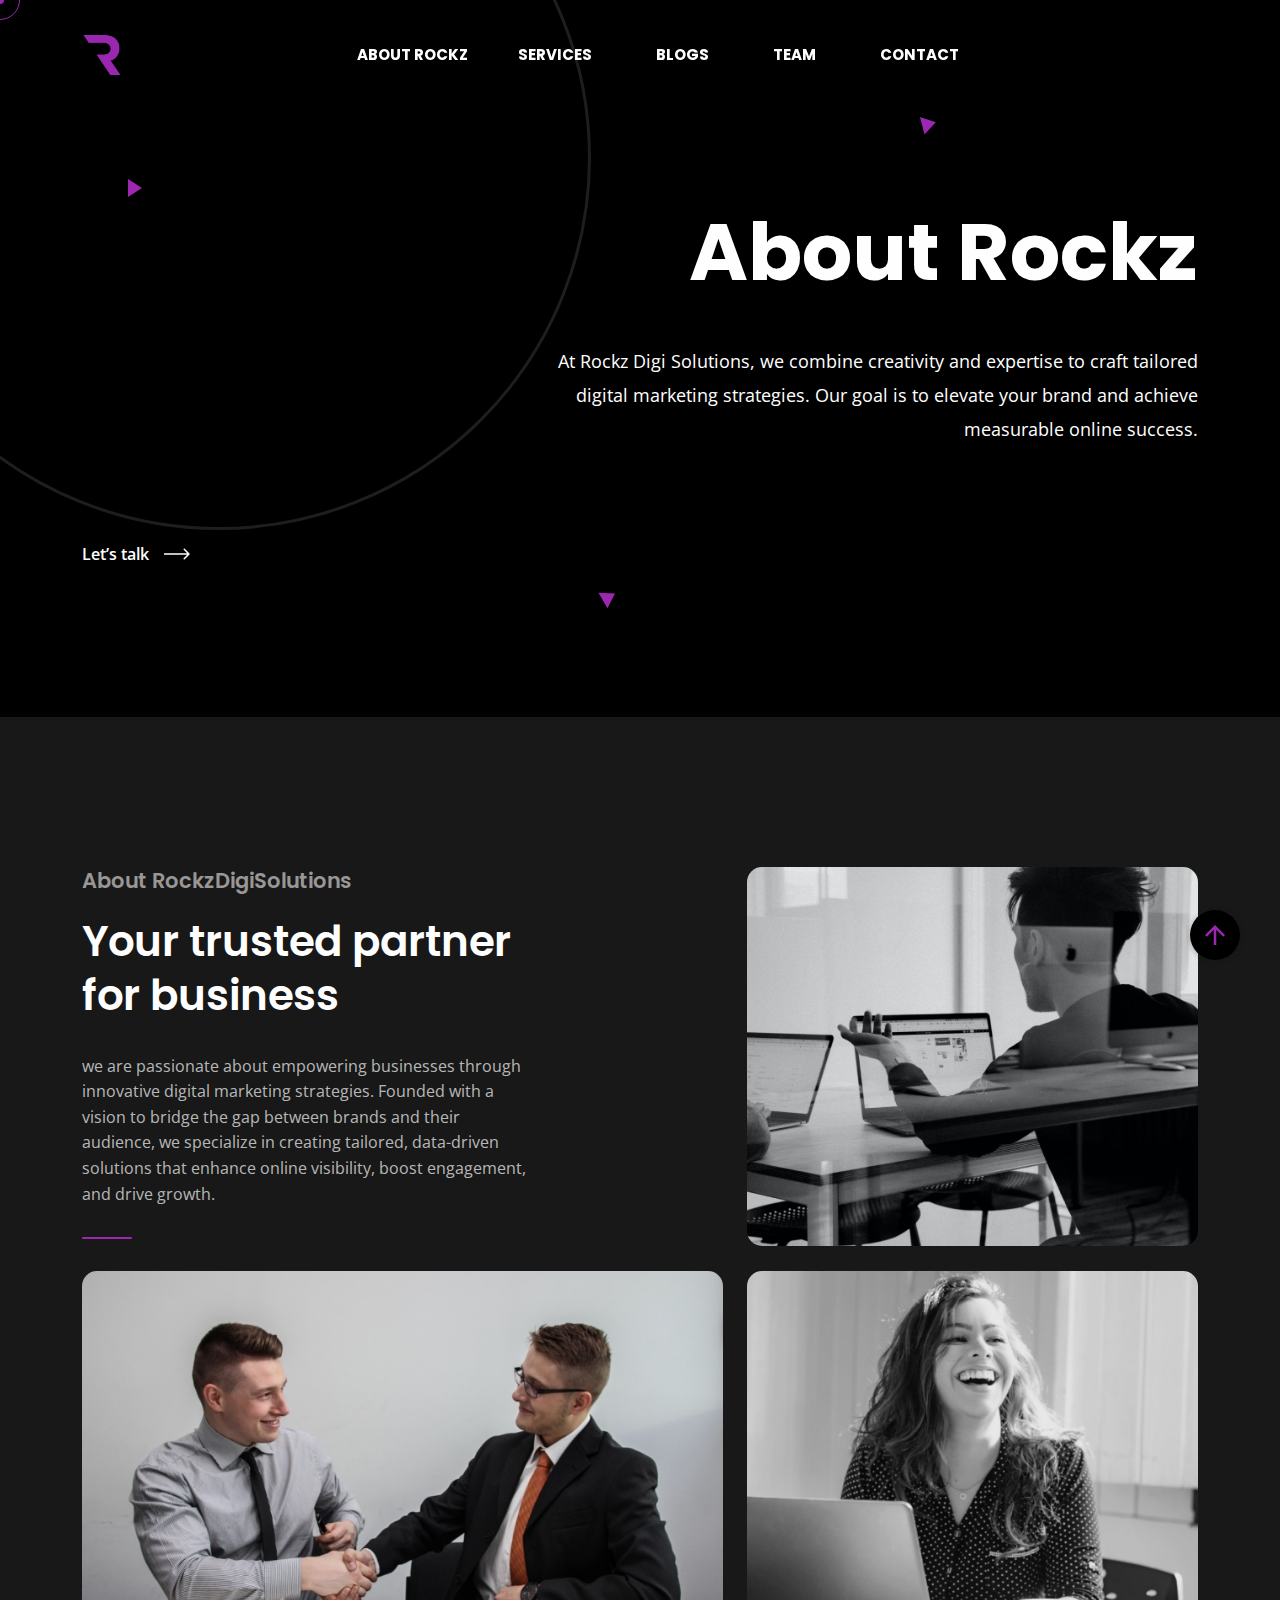
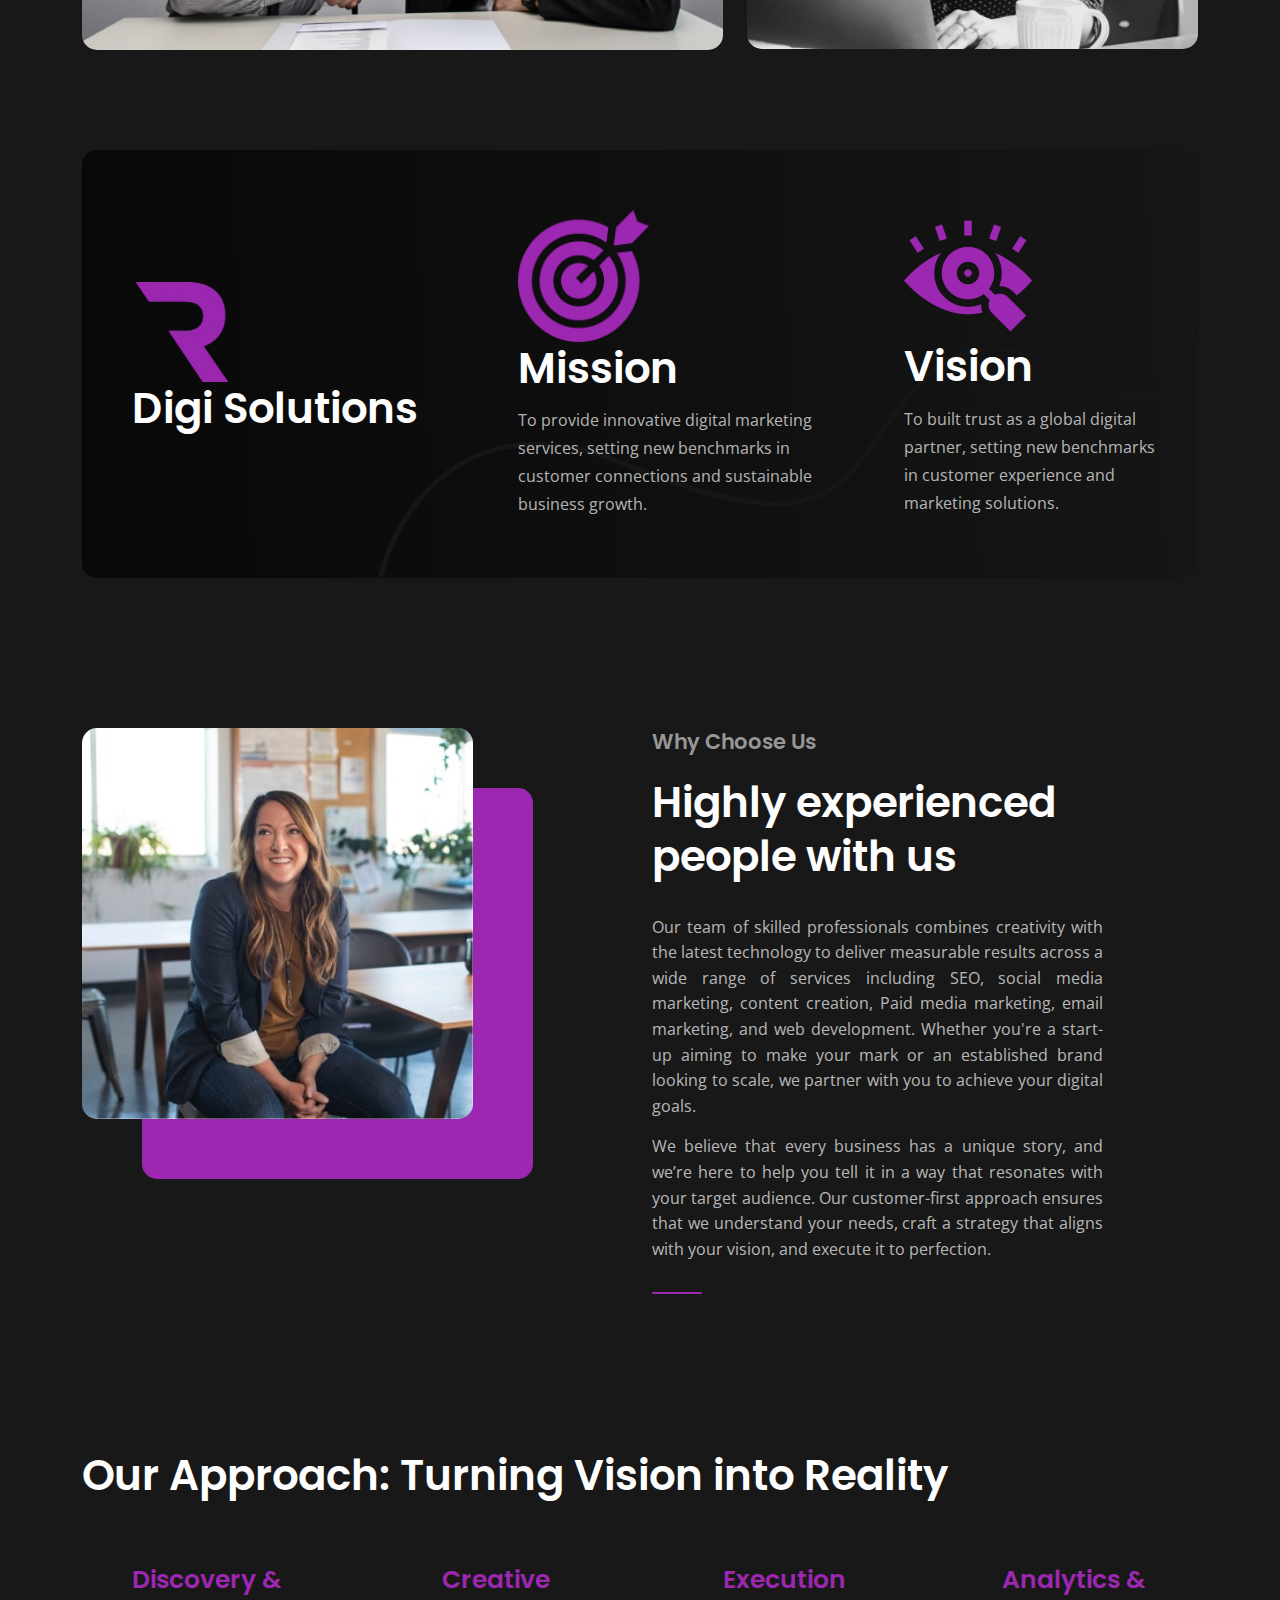
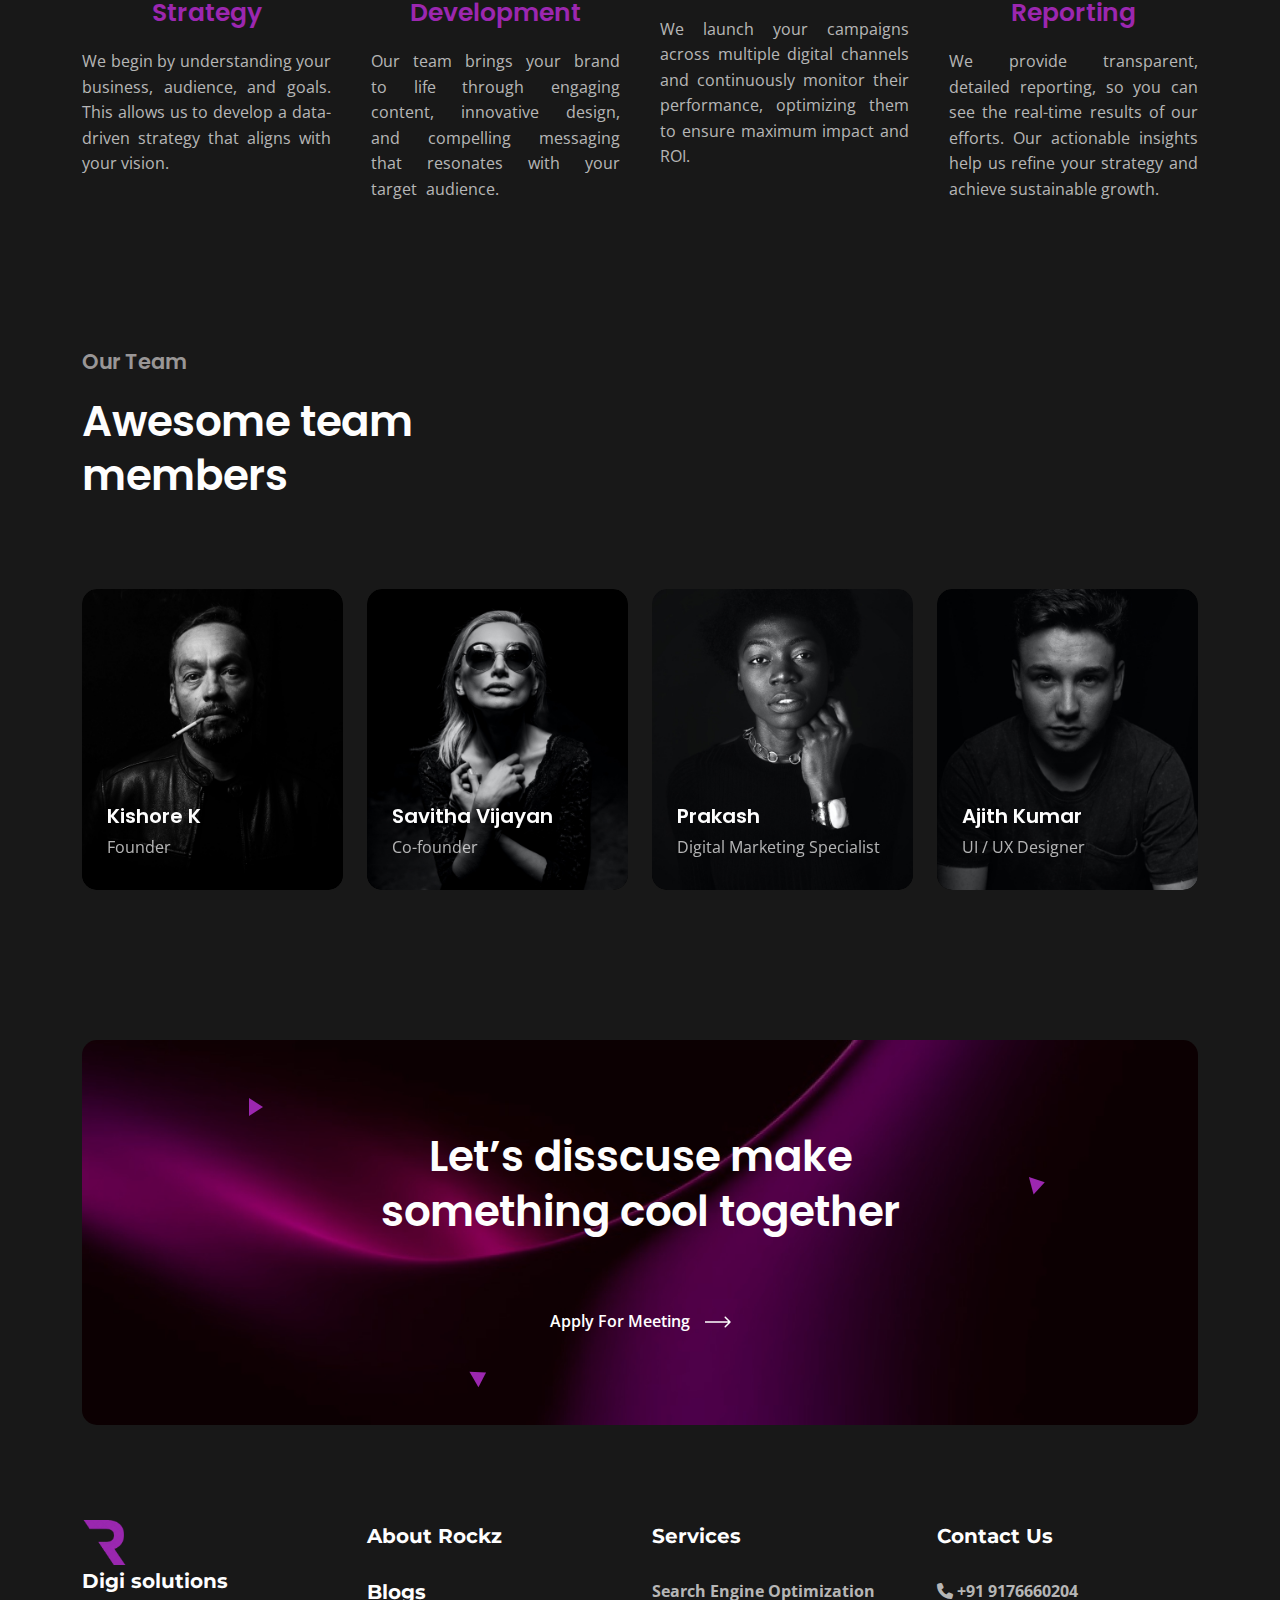
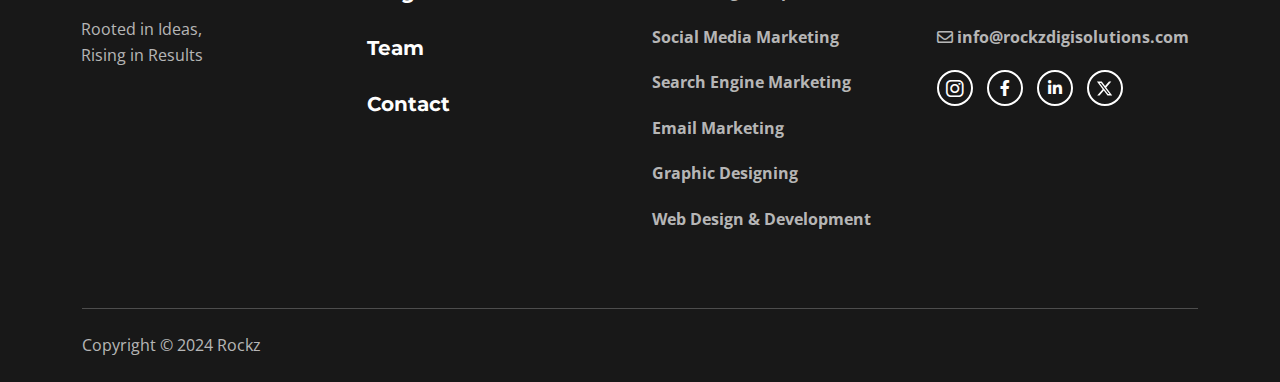
==== about.html @ 474140d9 "Update about.html" ====
<!DOCTYPE html>
<html class="no-js" lang="en">
  <head>
    <!-- Meta Tags -->
    <meta charset="utf-8">
    <meta http-equiv="x-ua-compatible" content="ie=edge">
    <meta name="viewport" content="width=device-width, initial-scale=1">
    <meta name="author" content="Laralink">
    <!-- Favicon Icon -->
    <link rel="icon" type="image/x-icon" href="assets/icons/rockz-logo.png">
    <link rel="preconnect" href="https://fonts.googleapis.com">
  <link rel="preconnect" href="https://fonts.gstatic.com" crossorigin>
  <link href="https://fonts.googleapis.com/css2?family=Cherry+Cream+Soda&family=Eagle+Lake&family=Klee+One&family=Lexend+Exa:wght@100..900&family=Lumanosimo&family=Merienda:wght@300..900&family=Montserrat:ital,wght@0,100..900;1,100..900&display=swap" rel="stylesheet">
    <!-- Site Title -->
    <title>About - Rockz Digi Solutions</title>
    <link rel="stylesheet" href="assets/css/plugins/bootstrap.min.css">
    <link rel="stylesheet" href="assets/css/plugins/fontawesome.min.css">
    <link rel="stylesheet" href="assets/css/plugins/slick.css">
    <link rel="stylesheet" href="assets/css/plugins/lightgallery.min.css">
    <link rel="stylesheet" href="assets/css/plugins/animate.css">
    <link rel="stylesheet" href="assets/css/style.css">
  </head>
  <body>
    <div class="cs-preloader cs-center">
      <div class="cs-preloader_in"></div>
    </div>
    <!-- Start Header Section -->
  <header class="cs-site_header cs-style1 cs-sticky_header">
    <div class="cs-main_header">
      <div class="container">
        <div class="cs-main_header_in">
          <div class="cs-main_header_left">
            <a class="cs-site_branding" href="index.html">
              <img class="logo" style="width: 40px;" src="assets/icons/rockz-logo.png" alt="Logo">
            </a>
            <div class="rockz">ockz</div>
          </div>
          <div class="cs-main_header_center text-uppercase">
            <div class="cs-nav cs-primary_font cs-medium">
              <ul class="cs-nav_list">
                <li class="menu-item-has-children cs-mega_menu">
                <li><a href="about.html">About Rockz</a></li>
                <li class="menu-item-has-children"><a>Services</a>
                  <ul>
                    <li><a href="search-engine-optimization.html">Search Engine Optimization</a></li>
                    <li><a href="social-media-marketing.html">Social Media Marketing</a></li>
                    <li><a href="search-engine-marketing.html">Search Engine Marketing</a></li>
                    <li><a href="email-marketing.html">Email Marketing</a></li>
                    <li><a href="graphic-designing.html">Graphic Designing</a></li>
                    <li><a href="web-design-&-developement.html">Website Design & Development</a></li>
                  </ul>
                <li class="menu-item-has-children"><a href="blog.html">Blogs</a>
                </li>
                <li class="menu-item-has-children"><a href="team.html">Team</a>
                </li>
                 <li class="menu-item-has-children"><a href="contact.html">Contact</a>
                </li>
              </ul>
            </div>
          </div>
        </div>
      </div>
    </div>
  </header>
  <!-- End Header Section -->
    <!-- Start Hero -->
<!--     <div class="cs-page_heading cs-style1 cs-center text-center cs-bg" data-src="assets/img/about_hero_bg.jpeg">
      <div class="container">
        <div class="cs-page_heading_in">
          <h1 class="cs-page_title cs-font_50 cs-white_color">About Us</h1>
        </div>
      </div>
    </div> -->
    <!-- End Hero -->

    <!-- Start Hero -->
  <div class="cs-hero cs-style3 cs-bg cs-fixed_bg cs-shape_wrap_1" id="home">
    <div class="cs-shape_1"></div>
    <div class="cs-shape_1"></div>
    <div class="cs-shape_1"></div>
    <div class="cs-circle_1"></div>
<!--     <div class="cs-circle_2"></div> -->
    <div class="container">
      <div class="cs-hero_text">
        <h1 class="cs-hero_title text-end wow fadeInRight" data-wow-duration="0.8s" data-wow-delay="0.2s">
          About Rockz
        </h1>
        <div class="cs-hero_subtitle text-end">At Rockz Digi Solutions, we combine creativity and expertise to craft tailored digital marketing strategies. Our goal is to elevate your brand and achieve measurable online success.</div>
        <a href="contact.html" class="cs-text_btn">
          <span>Let’s talk</span>
          <svg width="26" height="12" viewBox="0 0 26 12" fill="none" xmlns="http://www.w3.org/2000/svg">
            <path d="M25.5303 6.53033C25.8232 6.23744 25.8232 5.76256 25.5303 5.46967L20.7574 0.696699C20.4645 0.403806 19.9896 0.403806 19.6967 0.696699C19.4038 0.989593 19.4038 1.46447 19.6967 1.75736L23.9393 6L19.6967 10.2426C19.4038 10.5355 19.4038 11.0104 19.6967 11.3033C19.9896 11.5962 20.4645 11.5962 20.7574 11.3033L25.5303 6.53033ZM0 6.75H25V5.25H0V6.75Z" fill="currentColor"/>
          </svg>                
        </a>
      </div>
    </div>
    </div>
    <div class="cs-hero_social_wrap cs-left_side cs-primary_font cs-primary_color">
    </div>
  </div>
    <!-- End Hero -->
    
    <div class="cs-height_150 cs-height_lg_80"></div>
    <section>
      <div class="container">
        <div class="row">
          <div class="col-xl-5 col-lg-7">
            <div class="cs-section_heading cs-style1">
              <h3 class="cs-section_subtitle" style="font-size: 21px;">About RockzDigiSolutions</h3>
              <h2 class="cs-section_title">Your trusted partner <br>for business </h2>
              <div class="cs-height_30 cs-height_lg_20"></div>
              <p class="cs-m0">we are passionate about empowering businesses through innovative digital marketing strategies. Founded with a vision to bridge the gap between brands and their audience, we specialize in creating tailored, data-driven solutions that enhance online visibility, boost engagement, and drive growth.</p>
              <div class="cs-height_30 cs-height_lg_30"></div>
              <div class="cs-separator cs-accent_bg"></div>
              <div class="cs-height_25 cs-height_lg_40"></div>
            </div>
          </div>
          <div class="col-lg-5 offset-xl-2">
            <img src="assets/img/about_img_1.jpeg" alt="Thumb" class="w-100 cs-radius_15">
            <div class="cs-height_25 cs-height_lg_25"></div>
          </div>
          <div class="col-lg-7">
            <img src="assets/img/about_img_2.jpeg" alt="Thumb" class="w-100 cs-radius_15">
            <div class="cs-height_25 cs-height_lg_25"></div>
          </div>
          <div class="col-lg-5">
            <img src="assets/img/about_img_3.jpeg" alt="Thumb" class="w-100 cs-radius_15">
            <div class="cs-height_25 cs-height_lg_25"></div>
          </div>
        </div>
      </div>
    </section>
    <div class="cs-height_75 cs-height_lg_55"></div>
    <!-- Start FunFact -->
    <section>
      <div class="container">
        <div class="cs-funfact_wrap">
          <div class="cs-funfact_shape" data-src="assets/img/funfact_shape_bg.svg"></div>
          <div class="cs-funfact_left">
            <div class="cs-funfact_heading">
              <img class="new-logo" style="width: 100px;" src="assets/icons/rockz-logo.png" alt="Mission">
                <div class="new-rockz" style="font-size: 32px; margin-left: 90px;
                margin-top: -35px;">ockz</div>
              <!-- <span style="font-size: 50px;">ockz</span> -->
              <h2>Digi Solutions</h2>
            </div>
          </div>
          <div class="cs-funfact_left">
            <div class="cs-funfact_heading">
              <img class="mimg" style="width: 34%;" src="assets/icons/target.png" alt="Mission">
              <h2>Mission</h2>
              <p>To provide innovative digital marketing <br>services, setting new benchmarks in <br>customer connections and sustainable <br>business growth.</p>
            </div>
          </div>
          <div class="cs-funfact_left">
            <div class="cs-funfact_heading">
              <img class="mimg" src="assets/icons/vision.png" alt="Mission">
              <h2>Vision</h2>
              <p style="text-align: justify;">To built trust as a global digital <br>partner, setting new benchmarks <br>in customer experience and <br>marketing solutions.</p>
            </div>
          </div>
          </div>
        </div>
      </div>
    </section>
    <!-- End FunFact -->
    <div class="cs-height_150 cs-height_lg_80"></div>
    <!-- Start Why Choose -->
    <section>
      <div class="container">
        <div class="row">
          <div class="col-xl-5 col-lg-6">
            <div class="cs-image_layer cs-style1">
              <div class="cs-image_layer_in">
                <img src="assets/img/about_img_4.jpeg" alt="Image" class="w-100 cs-radius_15">
              </div>
            </div>
            <div class="cs-height_0 cs-height_lg_40"></div>
          </div>
          <div class="col-xl-5 offset-xl-1 col-lg-6">
            <div class="cs-section_heading cs-style1">
              <h3 class="cs-section_subtitle" style="font-size: 21px;">Why Choose Us</h3>
              <h2 class="cs-section_title">Highly experienced people with us</h2>
              <div class="cs-height_30 cs-height_lg_20"></div>
              <p class="cs-m0" style="text-align:justify;">Our team of skilled professionals combines creativity with the latest technology to deliver measurable results across a wide range of services including SEO, social media marketing, content creation, Paid media marketing, email marketing, and web development. Whether you're a start-up aiming to make your mark or an established brand looking to scale, we partner with you to achieve your digital goals.</p>
              <div class="cs-height_15 cs-height_lg_15"></div>
              <p class="cs-m0" style="text-align:justify;">We believe that every business has a unique story, and we’re here to help you tell it in a way that resonates with your target audience. Our customer-first approach ensures that we understand your needs, craft a strategy that aligns with your vision, and execute it to perfection.</p>
              <div class="cs-height_30 cs-height_lg_30"></div>
              <div class="cs-separator cs-accent_bg"></div>
              <div class="cs-height_25 cs-height_lg_0"></div>
            </div>
          </div>
        </div>
      </div>
    </section>
    <!-- End Why Choose -->
    <div class="cs-height_130 cs-height_lg_80"></div>
    <!-- Start Team Section -->
    <section>
      <div class="container">
  
        <h2 class="choose">Our Approach: Turning Vision into Reality</h2>
  
        <div class="row" style="--bs-gutter-x: 2.5rem;">
          <div class="cs-height_40 cs-height_lg_50"></div>
      <div class="col-lg-3 col-md-4" >
        <div class="">
          <h3 style="color:#9c27b0; font-size: 25px;text-align: center;">Discovery & Strategy</h3>
          <p style="text-align: justify;">We begin by understanding your business, audience, and goals. This allows us to develop a data-driven strategy that aligns with your vision.</p>
        </div>
      </div>
  
      <div class="col-lg-3 col-md-4">
        <div class="">
          <h3 style="color:#9c27b0; font-size: 25px;text-align: center;">Creative Development</h3>
          <p style="text-align: justify;word-spacing: 5px;">Our team brings your brand to life through engaging content, innovative design, and compelling messaging that resonates with your target audience.</p>
        </div>
      </div>
  
      <div class="col-lg-3 col-md-4"> 
        <div class="">
          <h3 style="color:#9c27b0; font-size: 25px;text-align: center;">Execution</h3>
          <p style="text-align: justify;">We launch your campaigns across multiple digital channels and continuously monitor their performance, optimizing them to ensure maximum impact and ROI.</p>
        </div>
      </div>
  
      <div class="col-lg-3 col-md-4">
        <div class="">
          <h3 style="color:#9c27b0; font-size: 25px;text-align: center;">Analytics & Reporting</h3>
          <p style="text-align: justify;">We provide transparent, detailed reporting, so you can see the real-time results of our efforts. Our actionable insights help us refine your strategy and achieve sustainable growth.</p>
        </div>
      </div>
  
    </div>
    </div>
    </section>

    <div class="cs-height_130 cs-height_lg_80"></div>


    <section>
      <div class="container">
        <div class="cs-slider cs-style2 cs-gap-24">
          <div class="cs-slider_heading cs-style1">
            <div class="cs-section_heading cs-style1">
              <h3 class="cs-section_subtitle" style="font-size: 21px;">Our Team</h3>
              <h2 class="cs-section_title">Awesome team <br>members </h2>
            </div>
            <div class="cs-slider_arrows cs-style1 cs-primary_color">
              <div class="cs-left_arrow cs-center">
                <svg width="26" height="13" viewBox="0 0 26 13" fill="none" xmlns="http://www.w3.org/2000/svg">
                  <path d="M0.469791 5.96967C0.176899 6.26256 0.176899 6.73744 0.469791 7.03033L5.24276 11.8033C5.53566 12.0962 6.01053 12.0962 6.30342 11.8033C6.59632 11.5104 6.59632 11.0355 6.30342 10.7426L2.06078 6.5L6.30342 2.25736C6.59632 1.96447 6.59632 1.48959 6.30342 1.1967C6.01053 0.903806 5.53566 0.903806 5.24276 1.1967L0.469791 5.96967ZM26.0001 5.75L1.00012 5.75V7.25L26.0001 7.25V5.75Z" fill="currentColor" />
                </svg>
              </div>
              <div class="cs-right_arrow cs-center">
                <svg width="26" height="13" viewBox="0 0 26 13" fill="none" xmlns="http://www.w3.org/2000/svg">
                  <path d="M25.5305 7.03033C25.8233 6.73744 25.8233 6.26256 25.5305 5.96967L20.7575 1.1967C20.4646 0.903806 19.9897 0.903806 19.6968 1.1967C19.4039 1.48959 19.4039 1.96447 19.6968 2.25736L23.9395 6.5L19.6968 10.7426C19.4039 11.0355 19.4039 11.5104 19.6968 11.8033C19.9897 12.0962 20.4646 12.0962 20.7575 11.8033L25.5305 7.03033ZM0.00012207 7.25H25.0001V5.75H0.00012207V7.25Z" fill="currentColor" />
                </svg>
              </div>
            </div>
          </div>
          <div class="cs-height_85 cs-height_lg_45"></div>
          <div class="cs-slider_container" data-autoplay="0" data-loop="1" data-speed="600" data-center="0" data-slides-per-view="responsive" data-xs-slides="1" data-sm-slides="2" data-md-slides="3" data-lg-slides="4" data-add-slides="4">
            <div class="cs-slider_wrapper">
              <div class="cs-slide">
                <div class="cs-team cs-style1">
                  <div class="cs-member_thumb">
                    <img src="assets/img/member_2.jpeg" alt="Member">
                    <div class="cs-member_overlay"></div>
                  </div>
                  <div class="cs-member_info">
                    <h2 class="cs-member_name">Kishore K</h2>
                    <div class="cs-member_designation">Founder</div>
                  </div>
                  <!-- <div class="cs-member_social cs-primary_color">
                    <a href="#">
                      <svg width="20" height="20" viewBox="0 0 20 20" fill="none" xmlns="http://www.w3.org/2000/svg">
                        <path d="M5.39756 18.333H1.9422V7.20581H5.39756V18.333ZM3.66802 5.68795C2.56311 5.68795 1.6669 4.77277 1.6669 3.66786C1.6669 3.13714 1.87773 2.62814 2.25301 2.25286C2.6283 1.87758 3.13729 1.66675 3.66802 1.66675C4.19875 1.66675 4.70774 1.87758 5.08302 2.25286C5.4583 2.62814 5.66913 3.13714 5.66913 3.66786C5.66913 4.77277 4.77256 5.68795 3.66802 5.68795ZM18.3298 18.333H14.8819V12.9164C14.8819 11.6255 14.8559 9.96995 13.0854 9.96995C11.2889 9.96995 11.0136 11.3725 11.0136 12.8234V18.333H7.56199V7.20581H10.876V8.72367H10.9243C11.3857 7.84941 12.5125 6.92679 14.1937 6.92679C17.6907 6.92679 18.3336 9.22962 18.3336 12.2207V18.333H18.3298Z" fill="currentColor" />
                      </svg>
                    </a>
                    <a href="#">
                      <svg width="18" height="14" viewBox="0 0 18 14" fill="none" xmlns="http://www.w3.org/2000/svg">
                        <path d="M15.6204 3.60521C15.631 3.75325 15.631 3.90133 15.631 4.04938C15.631 8.56502 12.194 13.7681 5.91227 13.7681C3.97697 13.7681 2.17918 13.2076 0.666901 12.2347C0.941869 12.2664 1.20623 12.277 1.49177 12.277C3.08862 12.277 4.55861 11.7377 5.73248 10.8176C4.23078 10.7859 2.97231 9.80236 2.53872 8.44871C2.75024 8.48042 2.96173 8.50158 3.18384 8.50158C3.49051 8.50158 3.79722 8.45926 4.08273 8.38527C2.51759 8.06798 1.34369 6.69321 1.34369 5.03288V4.99059C1.79842 5.2444 2.32723 5.40303 2.88768 5.42416C1.96762 4.81078 1.36485 3.76383 1.36485 2.57939C1.36485 1.94488 1.53403 1.36324 1.83015 0.855618C3.51164 2.92838 6.03915 4.282 8.87331 4.43008C8.82045 4.17627 8.78871 3.91191 8.78871 3.64752C8.78871 1.76509 10.3116 0.231689 12.2045 0.231689C13.188 0.231689 14.0764 0.644126 14.7003 1.31037C15.4723 1.16232 16.2126 0.876777 16.8683 0.485499C16.6144 1.27867 16.0751 1.94491 15.3666 2.3679C16.054 2.2939 16.7202 2.10351 17.3336 1.83915C16.8683 2.51594 16.2867 3.11871 15.6204 3.60521V3.60521Z" fill="currentColor" />
                      </svg>
                    </a>
                    <a href="#">
                      <svg width="18" height="12" viewBox="0 0 18 12" fill="none" xmlns="http://www.w3.org/2000/svg">
                        <path d="M16.9853 1.97421C16.7936 1.25247 16.2289 0.684051 15.5118 0.491149C14.212 0.140625 9.00023 0.140625 9.00023 0.140625C9.00023 0.140625 3.78845 0.140625 2.48868 0.491149C1.7716 0.684081 1.20685 1.25247 1.01517 1.97421C0.666901 3.28241 0.666901 6.01183 0.666901 6.01183C0.666901 6.01183 0.666901 8.74126 1.01517 10.0495C1.20685 10.7712 1.7716 11.3159 2.48868 11.5088C3.78845 11.8594 9.00023 11.8594 9.00023 11.8594C9.00023 11.8594 14.212 11.8594 15.5118 11.5088C16.2289 11.3159 16.7936 10.7712 16.9853 10.0495C17.3336 8.74126 17.3336 6.01183 17.3336 6.01183C17.3336 6.01183 17.3336 3.28241 16.9853 1.97421ZM7.29568 8.48995V3.53372L11.6517 6.01189L7.29568 8.48995Z" fill="currentColor" />
                      </svg>
                    </a>
                    <a href="#">
                      <svg width="18" height="18" viewBox="0 0 18 18" fill="none" xmlns="http://www.w3.org/2000/svg">
                        <path d="M4.16839 11.1987C4.16839 12.1623 3.38119 12.9495 2.41764 12.9495C1.4541 12.9495 0.666901 12.1623 0.666901 11.1987C0.666901 10.2352 1.4541 9.448 2.41764 9.448H4.16839V11.1987ZM5.05083 11.1987C5.05083 10.2352 5.83803 9.448 6.80157 9.448C7.76511 9.448 8.55232 10.2352 8.55232 11.1987V15.5827C8.55232 16.5462 7.76511 17.3334 6.80157 17.3334C5.83803 17.3334 5.05083 16.5462 5.05083 15.5827V11.1987ZM6.80157 4.16824C5.83803 4.16824 5.05083 3.38103 5.05083 2.41749C5.05083 1.45395 5.83803 0.666748 6.80157 0.666748C7.76511 0.666748 8.55232 1.45395 8.55232 2.41749V4.16824H6.80157ZM6.80157 5.05068C7.76511 5.05068 8.55232 5.83788 8.55232 6.80142C8.55232 7.76496 7.76511 8.55217 6.80157 8.55217H2.41764C1.4541 8.55217 0.666901 7.76496 0.666901 6.80142C0.666901 5.83788 1.4541 5.05068 2.41764 5.05068H6.80157ZM13.8321 6.80142C13.8321 5.83788 14.6193 5.05068 15.5828 5.05068C16.5464 5.05068 17.3336 5.83788 17.3336 6.80142C17.3336 7.76496 16.5464 8.55217 15.5828 8.55217H13.8321V6.80142ZM12.9496 6.80142C12.9496 7.76496 12.1624 8.55217 11.1989 8.55217C10.2354 8.55217 9.44815 7.76496 9.44815 6.80142V2.41749C9.44815 1.45395 10.2354 0.666748 11.1989 0.666748C12.1624 0.666748 12.9496 1.45395 12.9496 2.41749V6.80142ZM11.1989 13.8319C12.1624 13.8319 12.9496 14.6191 12.9496 15.5827C12.9496 16.5462 12.1624 17.3334 11.1989 17.3334C10.2354 17.3334 9.44815 16.5462 9.44815 15.5827V13.8319H11.1989ZM11.1989 12.9495C10.2354 12.9495 9.44815 12.1623 9.44815 11.1987C9.44815 10.2352 10.2354 9.448 11.1989 9.448H15.5828C16.5464 9.448 17.3336 10.2352 17.3336 11.1987C17.3336 12.1623 16.5464 12.9495 15.5828 12.9495H11.1989Z" fill="currentColor" />
                      </svg>
                    </a>
                  </div> -->
                </div>
              </div>
              <!-- .cs-slide -->
              <div class="cs-slide">
                <div class="cs-team cs-style1">
                  <div class="cs-member_thumb">
                    <img src="assets/img/member_1.jpeg" alt="Member">
                    <div class="cs-member_overlay"></div>
                  </div>
                  <div class="cs-member_info">
                    <h2 class="cs-member_name">Savitha Vijayan</h2>
                    <div class="cs-member_designation">Co-founder</div>
                  </div>
                  <!-- <div class="cs-member_social cs-primary_color">
                    <a href="#">
                      <svg width="20" height="20" viewBox="0 0 20 20" fill="none" xmlns="http://www.w3.org/2000/svg">
                        <path d="M5.39756 18.333H1.9422V7.20581H5.39756V18.333ZM3.66802 5.68795C2.56311 5.68795 1.6669 4.77277 1.6669 3.66786C1.6669 3.13714 1.87773 2.62814 2.25301 2.25286C2.6283 1.87758 3.13729 1.66675 3.66802 1.66675C4.19875 1.66675 4.70774 1.87758 5.08302 2.25286C5.4583 2.62814 5.66913 3.13714 5.66913 3.66786C5.66913 4.77277 4.77256 5.68795 3.66802 5.68795ZM18.3298 18.333H14.8819V12.9164C14.8819 11.6255 14.8559 9.96995 13.0854 9.96995C11.2889 9.96995 11.0136 11.3725 11.0136 12.8234V18.333H7.56199V7.20581H10.876V8.72367H10.9243C11.3857 7.84941 12.5125 6.92679 14.1937 6.92679C17.6907 6.92679 18.3336 9.22962 18.3336 12.2207V18.333H18.3298Z" fill="currentColor" />
                      </svg>
                    </a>
                    <a href="#">
                      <svg width="18" height="14" viewBox="0 0 18 14" fill="none" xmlns="http://www.w3.org/2000/svg">
                        <path d="M15.6204 3.60521C15.631 3.75325 15.631 3.90133 15.631 4.04938C15.631 8.56502 12.194 13.7681 5.91227 13.7681C3.97697 13.7681 2.17918 13.2076 0.666901 12.2347C0.941869 12.2664 1.20623 12.277 1.49177 12.277C3.08862 12.277 4.55861 11.7377 5.73248 10.8176C4.23078 10.7859 2.97231 9.80236 2.53872 8.44871C2.75024 8.48042 2.96173 8.50158 3.18384 8.50158C3.49051 8.50158 3.79722 8.45926 4.08273 8.38527C2.51759 8.06798 1.34369 6.69321 1.34369 5.03288V4.99059C1.79842 5.2444 2.32723 5.40303 2.88768 5.42416C1.96762 4.81078 1.36485 3.76383 1.36485 2.57939C1.36485 1.94488 1.53403 1.36324 1.83015 0.855618C3.51164 2.92838 6.03915 4.282 8.87331 4.43008C8.82045 4.17627 8.78871 3.91191 8.78871 3.64752C8.78871 1.76509 10.3116 0.231689 12.2045 0.231689C13.188 0.231689 14.0764 0.644126 14.7003 1.31037C15.4723 1.16232 16.2126 0.876777 16.8683 0.485499C16.6144 1.27867 16.0751 1.94491 15.3666 2.3679C16.054 2.2939 16.7202 2.10351 17.3336 1.83915C16.8683 2.51594 16.2867 3.11871 15.6204 3.60521V3.60521Z" fill="currentColor" />
                      </svg>
                    </a>
                    <a href="#">
                      <svg width="18" height="12" viewBox="0 0 18 12" fill="none" xmlns="http://www.w3.org/2000/svg">
                        <path d="M16.9853 1.97421C16.7936 1.25247 16.2289 0.684051 15.5118 0.491149C14.212 0.140625 9.00023 0.140625 9.00023 0.140625C9.00023 0.140625 3.78845 0.140625 2.48868 0.491149C1.7716 0.684081 1.20685 1.25247 1.01517 1.97421C0.666901 3.28241 0.666901 6.01183 0.666901 6.01183C0.666901 6.01183 0.666901 8.74126 1.01517 10.0495C1.20685 10.7712 1.7716 11.3159 2.48868 11.5088C3.78845 11.8594 9.00023 11.8594 9.00023 11.8594C9.00023 11.8594 14.212 11.8594 15.5118 11.5088C16.2289 11.3159 16.7936 10.7712 16.9853 10.0495C17.3336 8.74126 17.3336 6.01183 17.3336 6.01183C17.3336 6.01183 17.3336 3.28241 16.9853 1.97421ZM7.29568 8.48995V3.53372L11.6517 6.01189L7.29568 8.48995Z" fill="currentColor" />
                      </svg>
                    </a>
                    <a href="#">
                      <svg width="18" height="18" viewBox="0 0 18 18" fill="none" xmlns="http://www.w3.org/2000/svg">
                        <path d="M4.16839 11.1987C4.16839 12.1623 3.38119 12.9495 2.41764 12.9495C1.4541 12.9495 0.666901 12.1623 0.666901 11.1987C0.666901 10.2352 1.4541 9.448 2.41764 9.448H4.16839V11.1987ZM5.05083 11.1987C5.05083 10.2352 5.83803 9.448 6.80157 9.448C7.76511 9.448 8.55232 10.2352 8.55232 11.1987V15.5827C8.55232 16.5462 7.76511 17.3334 6.80157 17.3334C5.83803 17.3334 5.05083 16.5462 5.05083 15.5827V11.1987ZM6.80157 4.16824C5.83803 4.16824 5.05083 3.38103 5.05083 2.41749C5.05083 1.45395 5.83803 0.666748 6.80157 0.666748C7.76511 0.666748 8.55232 1.45395 8.55232 2.41749V4.16824H6.80157ZM6.80157 5.05068C7.76511 5.05068 8.55232 5.83788 8.55232 6.80142C8.55232 7.76496 7.76511 8.55217 6.80157 8.55217H2.41764C1.4541 8.55217 0.666901 7.76496 0.666901 6.80142C0.666901 5.83788 1.4541 5.05068 2.41764 5.05068H6.80157ZM13.8321 6.80142C13.8321 5.83788 14.6193 5.05068 15.5828 5.05068C16.5464 5.05068 17.3336 5.83788 17.3336 6.80142C17.3336 7.76496 16.5464 8.55217 15.5828 8.55217H13.8321V6.80142ZM12.9496 6.80142C12.9496 7.76496 12.1624 8.55217 11.1989 8.55217C10.2354 8.55217 9.44815 7.76496 9.44815 6.80142V2.41749C9.44815 1.45395 10.2354 0.666748 11.1989 0.666748C12.1624 0.666748 12.9496 1.45395 12.9496 2.41749V6.80142ZM11.1989 13.8319C12.1624 13.8319 12.9496 14.6191 12.9496 15.5827C12.9496 16.5462 12.1624 17.3334 11.1989 17.3334C10.2354 17.3334 9.44815 16.5462 9.44815 15.5827V13.8319H11.1989ZM11.1989 12.9495C10.2354 12.9495 9.44815 12.1623 9.44815 11.1987C9.44815 10.2352 10.2354 9.448 11.1989 9.448H15.5828C16.5464 9.448 17.3336 10.2352 17.3336 11.1987C17.3336 12.1623 16.5464 12.9495 15.5828 12.9495H11.1989Z" fill="currentColor" />
                      </svg>
                    </a>
                  </div> -->
                </div>
              </div>
              <!-- .cs-slide -->
              <div class="cs-slide">
                <div class="cs-team cs-style1">
                  <div class="cs-member_thumb">
                    <img src="assets/img/member_3.jpeg" alt="Member">
                    <div class="cs-member_overlay"></div>
                  </div>
                  <div class="cs-member_info">
                    <h2 class="cs-member_name">Prakash</h2>
                    <div class="cs-member_designation">Digital Marketing Specialist</div>
                  </div>
                  <!-- <div class="cs-member_social cs-primary_color">
                    <a href="#">
                      <svg width="20" height="20" viewBox="0 0 20 20" fill="none" xmlns="http://www.w3.org/2000/svg">
                        <path d="M5.39756 18.333H1.9422V7.20581H5.39756V18.333ZM3.66802 5.68795C2.56311 5.68795 1.6669 4.77277 1.6669 3.66786C1.6669 3.13714 1.87773 2.62814 2.25301 2.25286C2.6283 1.87758 3.13729 1.66675 3.66802 1.66675C4.19875 1.66675 4.70774 1.87758 5.08302 2.25286C5.4583 2.62814 5.66913 3.13714 5.66913 3.66786C5.66913 4.77277 4.77256 5.68795 3.66802 5.68795ZM18.3298 18.333H14.8819V12.9164C14.8819 11.6255 14.8559 9.96995 13.0854 9.96995C11.2889 9.96995 11.0136 11.3725 11.0136 12.8234V18.333H7.56199V7.20581H10.876V8.72367H10.9243C11.3857 7.84941 12.5125 6.92679 14.1937 6.92679C17.6907 6.92679 18.3336 9.22962 18.3336 12.2207V18.333H18.3298Z" fill="currentColor" />
                      </svg>
                    </a>
                    <a href="#">
                      <svg width="18" height="14" viewBox="0 0 18 14" fill="none" xmlns="http://www.w3.org/2000/svg">
                        <path d="M15.6204 3.60521C15.631 3.75325 15.631 3.90133 15.631 4.04938C15.631 8.56502 12.194 13.7681 5.91227 13.7681C3.97697 13.7681 2.17918 13.2076 0.666901 12.2347C0.941869 12.2664 1.20623 12.277 1.49177 12.277C3.08862 12.277 4.55861 11.7377 5.73248 10.8176C4.23078 10.7859 2.97231 9.80236 2.53872 8.44871C2.75024 8.48042 2.96173 8.50158 3.18384 8.50158C3.49051 8.50158 3.79722 8.45926 4.08273 8.38527C2.51759 8.06798 1.34369 6.69321 1.34369 5.03288V4.99059C1.79842 5.2444 2.32723 5.40303 2.88768 5.42416C1.96762 4.81078 1.36485 3.76383 1.36485 2.57939C1.36485 1.94488 1.53403 1.36324 1.83015 0.855618C3.51164 2.92838 6.03915 4.282 8.87331 4.43008C8.82045 4.17627 8.78871 3.91191 8.78871 3.64752C8.78871 1.76509 10.3116 0.231689 12.2045 0.231689C13.188 0.231689 14.0764 0.644126 14.7003 1.31037C15.4723 1.16232 16.2126 0.876777 16.8683 0.485499C16.6144 1.27867 16.0751 1.94491 15.3666 2.3679C16.054 2.2939 16.7202 2.10351 17.3336 1.83915C16.8683 2.51594 16.2867 3.11871 15.6204 3.60521V3.60521Z" fill="currentColor" />
                      </svg>
                    </a>
                    <a href="#">
                      <svg width="18" height="12" viewBox="0 0 18 12" fill="none" xmlns="http://www.w3.org/2000/svg">
                        <path d="M16.9853 1.97421C16.7936 1.25247 16.2289 0.684051 15.5118 0.491149C14.212 0.140625 9.00023 0.140625 9.00023 0.140625C9.00023 0.140625 3.78845 0.140625 2.48868 0.491149C1.7716 0.684081 1.20685 1.25247 1.01517 1.97421C0.666901 3.28241 0.666901 6.01183 0.666901 6.01183C0.666901 6.01183 0.666901 8.74126 1.01517 10.0495C1.20685 10.7712 1.7716 11.3159 2.48868 11.5088C3.78845 11.8594 9.00023 11.8594 9.00023 11.8594C9.00023 11.8594 14.212 11.8594 15.5118 11.5088C16.2289 11.3159 16.7936 10.7712 16.9853 10.0495C17.3336 8.74126 17.3336 6.01183 17.3336 6.01183C17.3336 6.01183 17.3336 3.28241 16.9853 1.97421ZM7.29568 8.48995V3.53372L11.6517 6.01189L7.29568 8.48995Z" fill="currentColor" />
                      </svg>
                    </a>
                    <a href="#">
                      <svg width="18" height="18" viewBox="0 0 18 18" fill="none" xmlns="http://www.w3.org/2000/svg">
                        <path d="M4.16839 11.1987C4.16839 12.1623 3.38119 12.9495 2.41764 12.9495C1.4541 12.9495 0.666901 12.1623 0.666901 11.1987C0.666901 10.2352 1.4541 9.448 2.41764 9.448H4.16839V11.1987ZM5.05083 11.1987C5.05083 10.2352 5.83803 9.448 6.80157 9.448C7.76511 9.448 8.55232 10.2352 8.55232 11.1987V15.5827C8.55232 16.5462 7.76511 17.3334 6.80157 17.3334C5.83803 17.3334 5.05083 16.5462 5.05083 15.5827V11.1987ZM6.80157 4.16824C5.83803 4.16824 5.05083 3.38103 5.05083 2.41749C5.05083 1.45395 5.83803 0.666748 6.80157 0.666748C7.76511 0.666748 8.55232 1.45395 8.55232 2.41749V4.16824H6.80157ZM6.80157 5.05068C7.76511 5.05068 8.55232 5.83788 8.55232 6.80142C8.55232 7.76496 7.76511 8.55217 6.80157 8.55217H2.41764C1.4541 8.55217 0.666901 7.76496 0.666901 6.80142C0.666901 5.83788 1.4541 5.05068 2.41764 5.05068H6.80157ZM13.8321 6.80142C13.8321 5.83788 14.6193 5.05068 15.5828 5.05068C16.5464 5.05068 17.3336 5.83788 17.3336 6.80142C17.3336 7.76496 16.5464 8.55217 15.5828 8.55217H13.8321V6.80142ZM12.9496 6.80142C12.9496 7.76496 12.1624 8.55217 11.1989 8.55217C10.2354 8.55217 9.44815 7.76496 9.44815 6.80142V2.41749C9.44815 1.45395 10.2354 0.666748 11.1989 0.666748C12.1624 0.666748 12.9496 1.45395 12.9496 2.41749V6.80142ZM11.1989 13.8319C12.1624 13.8319 12.9496 14.6191 12.9496 15.5827C12.9496 16.5462 12.1624 17.3334 11.1989 17.3334C10.2354 17.3334 9.44815 16.5462 9.44815 15.5827V13.8319H11.1989ZM11.1989 12.9495C10.2354 12.9495 9.44815 12.1623 9.44815 11.1987C9.44815 10.2352 10.2354 9.448 11.1989 9.448H15.5828C16.5464 9.448 17.3336 10.2352 17.3336 11.1987C17.3336 12.1623 16.5464 12.9495 15.5828 12.9495H11.1989Z" fill="currentColor" />
                      </svg>
                    </a>
                  </div> -->
                </div>
              </div>
              <!-- .cs-slide -->
              <div class="cs-slide">
                <div class="cs-team cs-style1">
                  <div class="cs-member_thumb">
                    <img src="assets/img/member_4.jpeg" alt="Member">
                    <div class="cs-member_overlay"></div>
                  </div>
                  <div class="cs-member_info">
                    <h2 class="cs-member_name">Ajith Kumar</h2>
                    <div class="cs-member_designation">UI / UX Designer</div>
                  </div>
                  <!-- <div class="cs-member_social cs-primary_color">
                    <a href="#">
                      <svg width="20" height="20" viewBox="0 0 20 20" fill="none" xmlns="http://www.w3.org/2000/svg">
                        <path d="M5.39756 18.333H1.9422V7.20581H5.39756V18.333ZM3.66802 5.68795C2.56311 5.68795 1.6669 4.77277 1.6669 3.66786C1.6669 3.13714 1.87773 2.62814 2.25301 2.25286C2.6283 1.87758 3.13729 1.66675 3.66802 1.66675C4.19875 1.66675 4.70774 1.87758 5.08302 2.25286C5.4583 2.62814 5.66913 3.13714 5.66913 3.66786C5.66913 4.77277 4.77256 5.68795 3.66802 5.68795ZM18.3298 18.333H14.8819V12.9164C14.8819 11.6255 14.8559 9.96995 13.0854 9.96995C11.2889 9.96995 11.0136 11.3725 11.0136 12.8234V18.333H7.56199V7.20581H10.876V8.72367H10.9243C11.3857 7.84941 12.5125 6.92679 14.1937 6.92679C17.6907 6.92679 18.3336 9.22962 18.3336 12.2207V18.333H18.3298Z" fill="currentColor" />
                      </svg>
                    </a>
                    <a href="#">
                      <svg width="18" height="14" viewBox="0 0 18 14" fill="none" xmlns="http://www.w3.org/2000/svg">
                        <path d="M15.6204 3.60521C15.631 3.75325 15.631 3.90133 15.631 4.04938C15.631 8.56502 12.194 13.7681 5.91227 13.7681C3.97697 13.7681 2.17918 13.2076 0.666901 12.2347C0.941869 12.2664 1.20623 12.277 1.49177 12.277C3.08862 12.277 4.55861 11.7377 5.73248 10.8176C4.23078 10.7859 2.97231 9.80236 2.53872 8.44871C2.75024 8.48042 2.96173 8.50158 3.18384 8.50158C3.49051 8.50158 3.79722 8.45926 4.08273 8.38527C2.51759 8.06798 1.34369 6.69321 1.34369 5.03288V4.99059C1.79842 5.2444 2.32723 5.40303 2.88768 5.42416C1.96762 4.81078 1.36485 3.76383 1.36485 2.57939C1.36485 1.94488 1.53403 1.36324 1.83015 0.855618C3.51164 2.92838 6.03915 4.282 8.87331 4.43008C8.82045 4.17627 8.78871 3.91191 8.78871 3.64752C8.78871 1.76509 10.3116 0.231689 12.2045 0.231689C13.188 0.231689 14.0764 0.644126 14.7003 1.31037C15.4723 1.16232 16.2126 0.876777 16.8683 0.485499C16.6144 1.27867 16.0751 1.94491 15.3666 2.3679C16.054 2.2939 16.7202 2.10351 17.3336 1.83915C16.8683 2.51594 16.2867 3.11871 15.6204 3.60521V3.60521Z" fill="currentColor" />
                      </svg>
                    </a>
                    <a href="#">
                      <svg width="18" height="12" viewBox="0 0 18 12" fill="none" xmlns="http://www.w3.org/2000/svg">
                        <path d="M16.9853 1.97421C16.7936 1.25247 16.2289 0.684051 15.5118 0.491149C14.212 0.140625 9.00023 0.140625 9.00023 0.140625C9.00023 0.140625 3.78845 0.140625 2.48868 0.491149C1.7716 0.684081 1.20685 1.25247 1.01517 1.97421C0.666901 3.28241 0.666901 6.01183 0.666901 6.01183C0.666901 6.01183 0.666901 8.74126 1.01517 10.0495C1.20685 10.7712 1.7716 11.3159 2.48868 11.5088C3.78845 11.8594 9.00023 11.8594 9.00023 11.8594C9.00023 11.8594 14.212 11.8594 15.5118 11.5088C16.2289 11.3159 16.7936 10.7712 16.9853 10.0495C17.3336 8.74126 17.3336 6.01183 17.3336 6.01183C17.3336 6.01183 17.3336 3.28241 16.9853 1.97421ZM7.29568 8.48995V3.53372L11.6517 6.01189L7.29568 8.48995Z" fill="currentColor" />
                      </svg>
                    </a>
                    <a href="#">
                      <svg width="18" height="18" viewBox="0 0 18 18" fill="none" xmlns="http://www.w3.org/2000/svg">
                        <path d="M4.16839 11.1987C4.16839 12.1623 3.38119 12.9495 2.41764 12.9495C1.4541 12.9495 0.666901 12.1623 0.666901 11.1987C0.666901 10.2352 1.4541 9.448 2.41764 9.448H4.16839V11.1987ZM5.05083 11.1987C5.05083 10.2352 5.83803 9.448 6.80157 9.448C7.76511 9.448 8.55232 10.2352 8.55232 11.1987V15.5827C8.55232 16.5462 7.76511 17.3334 6.80157 17.3334C5.83803 17.3334 5.05083 16.5462 5.05083 15.5827V11.1987ZM6.80157 4.16824C5.83803 4.16824 5.05083 3.38103 5.05083 2.41749C5.05083 1.45395 5.83803 0.666748 6.80157 0.666748C7.76511 0.666748 8.55232 1.45395 8.55232 2.41749V4.16824H6.80157ZM6.80157 5.05068C7.76511 5.05068 8.55232 5.83788 8.55232 6.80142C8.55232 7.76496 7.76511 8.55217 6.80157 8.55217H2.41764C1.4541 8.55217 0.666901 7.76496 0.666901 6.80142C0.666901 5.83788 1.4541 5.05068 2.41764 5.05068H6.80157ZM13.8321 6.80142C13.8321 5.83788 14.6193 5.05068 15.5828 5.05068C16.5464 5.05068 17.3336 5.83788 17.3336 6.80142C17.3336 7.76496 16.5464 8.55217 15.5828 8.55217H13.8321V6.80142ZM12.9496 6.80142C12.9496 7.76496 12.1624 8.55217 11.1989 8.55217C10.2354 8.55217 9.44815 7.76496 9.44815 6.80142V2.41749C9.44815 1.45395 10.2354 0.666748 11.1989 0.666748C12.1624 0.666748 12.9496 1.45395 12.9496 2.41749V6.80142ZM11.1989 13.8319C12.1624 13.8319 12.9496 14.6191 12.9496 15.5827C12.9496 16.5462 12.1624 17.3334 11.1989 17.3334C10.2354 17.3334 9.44815 16.5462 9.44815 15.5827V13.8319H11.1989ZM11.1989 12.9495C10.2354 12.9495 9.44815 12.1623 9.44815 11.1987C9.44815 10.2352 10.2354 9.448 11.1989 9.448H15.5828C16.5464 9.448 17.3336 10.2352 17.3336 11.1987C17.3336 12.1623 16.5464 12.9495 15.5828 12.9495H11.1989Z" fill="currentColor" />
                      </svg>
                    </a>
                  </div> -->
                </div>
              </div>
            </div>
          </div>
          <!-- .cs-slider_container -->
          <div class="cs-pagination cs-style1 cs-hidden_desktop"></div>
        </div>
        <!-- .cs-slider -->
      </div>
    </section>
    <!-- End Team Section -->
    <div class="cs-height_150 cs-height_lg_80"></div>
    <!-- Start CTA -->
    <section>
      <div class="container">
        <div class="cs-cta cs-style1 cs-bg text-center cs-shape_wrap_1 cs-position_1" data-src="assets/img/cta_bg_3.jpeg">
          <div class="cs-shape_1"></div>
          <div class="cs-shape_1"></div>
          <div class="cs-shape_1"></div>
          <div class="cs-cta_in">
            <h2 class="cs-cta_title cs-semi_bold cs-m0">Let’s disscuse make <br>something cool together </h2>
            <div class="cs-height_70 cs-height_lg_30"></div>
            <a href="contact.html" class="cs-text_btn">
              <span>Apply For Meeting</span>
              <svg width="26" height="12" viewBox="0 0 26 12" fill="none" xmlns="http://www.w3.org/2000/svg">
                <path d="M25.5307 6.53033C25.8236 6.23744 25.8236 5.76256 25.5307 5.46967L20.7577 0.696699C20.4648 0.403806 19.99 0.403806 19.6971 0.696699C19.4042 0.989593 19.4042 1.46447 19.6971 1.75736L23.9397 6L19.6971 10.2426C19.4042 10.5355 19.4042 11.0104 19.6971 11.3033C19.99 11.5962 20.4648 11.5962 20.7577 11.3033L25.5307 6.53033ZM0.000366211 6.75H25.0004V5.25H0.000366211V6.75Z" fill="currentColor" />
              </svg>
            </a>
          </div>
        </div>
      </div>
    </section>
    <!-- End CTA -->

<!-- Start Footer -->
<footer class="cs-fooer">
  <div class="cs-fooer_main">
    <div class="container">
      <div class="row">
        <div class="col-lg-3 col-sm-6">
          <div class="cs-footer_item">
            <div class="cs-text_widget">
              <div class="cs-main_header_left">
              <a class="cs-site_branding" href="index.html">
                <img class="new-logo" src="assets/icons/rockz-logo.png" alt="Logo">
              </a>
              <div class="new-rockz">ockz</div>
            </div>
            </div>
            <div>
              <h2 class="cs-widget_title">Digi solutions</h2>
            </div>
            <div class="cs-social_btns cs-style1">
              <p style="color:#fefefeb3;margin-left: 6px;">Rooted in Ideas, <br>Rising in Results</p>
            </div>
          </div>
        </div>
        <div class="col-lg-3 col-sm-6">
          <div class="cs-footer_item">
            <ul class="cs-menu_widget cs-mp0">
              <li><a href="about.html"><h2 class="cs-widget_title">About Rockz</h2></a></li>
              <li><a href="blog.html"><h2 class="cs-widget_title">Blogs</h2></a></li>
              <li><a href="team.html"><h2 class="cs-widget_title">Team</h2></a></li>
              <li><a href="contact.html"><h2 class="cs-widget_title">Contact</h2></a></li>
            </ul>
          </div>
        </div>
        <div class="col-lg-3 col-sm-6">
          <div class="cs-footer_item">
            <!-- <h2 class="cs-widget_title">Services</h2> -->
            <h2 class="cs-widget_title">Services</h2>
            <ul class="cs-menu_widget cs-mp0">
              <li><a href="search-engine-optimization.html">Search Engine Optimization</a></li>
              <li><a href="social-media-marketing.html">Social Media Marketing</a></li>
              <li><a href="search-engine-marketing.html">Search Engine Marketing</a></li>
              <li><a href="email-marketing.html">Email Marketing</a></li>
              <li><a href="graphic-designing.html">Graphic Designing</a></li>
              <li><a href="web-design-&-developement.html">Web Design & Development</a></li>
            </ul>
          </div>
        </div>
        <div class="col-lg-3 col-sm-6">
          <div class="cs-footer_item">
            <h2 class="cs-widget_title">Contact Us</h2>
            <ul class="cs-menu_widget cs-mp0">
              <li><a href="tel:+91 9176660204"><i class="fa-solid fa-phone"></i> +91 9176660204</a></li>
              <li><a href="mailto:recipient@example.com"><i class="fa-regular fa-envelope"></i> info@rockzdigisolutions.com</a></li>
              <div class="cs-social_btns cs-style1">
                <a href="https://www.instagram.com/rockz_digi_solutions/" class="cs-center"><i class="fa-brands fa-instagram fa-lg" style="color:#fff;"></i></a>
                <a href="https://www.facebook.com/profile.php?id=61572003569448" class="cs-center"> <i class="fa-brands fa-facebook-f" style="color:#fff;"></i></a>
                <a href="https://www.linkedin.com/in/rockz-digi-solutions" class="cs-center"><i class="fa-brands fa-linkedin-in" style="color:#fff;"></i></a>
                <a href="https://x.com/@Rockz_DS" class="cs-center"><svg xmlns="http://www.w3.org/2000/svg" viewBox="0 0 750 512" style="margin-left: 7px;"><!--!Font Awesome Free 6.7.2 by @fontawesome - https://fontawesome.com License - https://fontawesome.com/license/free Copyright 2025 Fonticons, Inc.--><path fill="#ffffff" d="M389.2 48h70.6L305.6 224.2 487 464H345L233.7 318.6 106.5 464H35.8L200.7 275.5 26.8 48H172.4L272.9 180.9 389.2 48zM364.4 421.8h39.1L151.1 88h-42L364.4 421.8z"/></svg></a>
              </div>
            </ul>
          </div>
        </div>
      </div>
    </div>
  </div>
  <div class="container">
    <div class="cs-bottom_footer">
      <div class="cs-bottom_footer_left">
        <div class="cs-copyright">Copyright © 2024 Rockz</div>
      </div>
      <!-- <div class="cs-bottom_footer_right">
        <ul class="cs-footer_links cs-mp0">
          <li><a href="">Terms of Use</a></li>
          <li><a href="">Privacy Policy</a></li>
        </ul>
      </div> -->
    </div>
  </div>
</footer>
<!-- End Footer -->

    <span class="cs-scrollup">
      <svg width="20" height="20" viewBox="0 0 20 20" fill="none" xmlns="http://www.w3.org/2000/svg">
        <path d="M0 10L1.7625 11.7625L8.75 4.7875V20H11.25V4.7875L18.225 11.775L20 10L10 0L0 10Z" fill="currentColor" />
      </svg>
    </span>

    <!-- Script -->
    <script src="assets/js/plugins/jquery-3.6.0.min.js"></script>
    <script src="assets/js/plugins/isotope.pkg.min.js"></script>
    <script src="assets/js/plugins/jquery.slick.min.js"></script>
    <script src="assets/js/plugins/jquery.counter.min.js"></script>
    <script src="assets/js/plugins/lightgallery.min.js"></script>
    <script src="assets/js/plugins/wow.min.js"></script>
    <script src="assets/js/plugins/gsap.min.js"></script>
    <script src="assets/js/main.js"></script>
  </body>
</html>
---- assets/css/plugins/lightgallery.min.css ----
.lg-sub-html,
.lg-toolbar {
  background-color: transparent;
}
@font-face {
  font-family: lg;
  src: url(../../fonts/lg.eot?n1z373);
  src: url(../../fonts/lg.eot?#iefixn1z373) format("embedded-opentype"),
    url(../../fonts/lg.woff?n1z373) format("woff"),
    url(../../fonts/lg.ttf?n1z373) format("truetype"),
    url(../../fonts/lg.svg?n1z373#lg) format("svg");
  font-weight: 400;
  font-style: normal;
}
.lg-icon {
  font-family: lg;
  speak: none;
  font-style: normal;
  font-weight: 400;
  font-variant: normal;
  text-transform: none;
  line-height: 1;
  -webkit-font-smoothing: antialiased;
  -moz-osx-font-smoothing: grayscale;
}
.lg-actions .lg-next,
.lg-actions .lg-prev {
  background-color: transparent;
  border-radius: 2px;
  color: #111;
  cursor: pointer;
  display: block;
  font-size: 22px;
  margin-top: -10px;
  padding: 8px 10px 9px;
  position: absolute;
  top: 50%;
  z-index: 1080;
  border: none;
  outline: 0;
}
.lg-actions .lg-next.disabled,
.lg-actions .lg-prev.disabled {
  pointer-events: none;
  opacity: 0.5;
}
.lg-actions .lg-next:hover,
.lg-actions .lg-prev:hover {
  color: rgba(17, 17, 17, 0.7);
}
.lg-actions .lg-next {
  right: 20px;
}
.lg-actions .lg-next:before {
  content: "\e095";
}
.lg-actions .lg-prev {
  left: 20px;
}
.lg-actions .lg-prev:after {
  content: "\e094";
}
@-webkit-keyframes lg-right-end {
  0%,
  100% {
    left: 0;
  }
  50% {
    left: -30px;
  }
}
@-moz-keyframes lg-right-end {
  0%,
  100% {
    left: 0;
  }
  50% {
    left: -30px;
  }
}
@-ms-keyframes lg-right-end {
  0%,
  100% {
    left: 0;
  }
  50% {
    left: -30px;
  }
}
@keyframes lg-right-end {
  0%,
  100% {
    left: 0;
  }
  50% {
    left: -30px;
  }
}
@-webkit-keyframes lg-left-end {
  0%,
  100% {
    left: 0;
  }
  50% {
    left: 30px;
  }
}
@-moz-keyframes lg-left-end {
  0%,
  100% {
    left: 0;
  }
  50% {
    left: 30px;
  }
}
@-ms-keyframes lg-left-end {
  0%,
  100% {
    left: 0;
  }
  50% {
    left: 30px;
  }
}
@keyframes lg-left-end {
  0%,
  100% {
    left: 0;
  }
  50% {
    left: 30px;
  }
}
.lg-outer.lg-right-end .lg-object {
  -webkit-animation: lg-right-end 0.3s;
  -o-animation: lg-right-end 0.3s;
  animation: lg-right-end 0.3s;
  position: relative;
}
.lg-outer.lg-left-end .lg-object {
  -webkit-animation: lg-left-end 0.3s;
  -o-animation: lg-left-end 0.3s;
  animation: lg-left-end 0.3s;
  position: relative;
}
.lg-toolbar {
  z-index: 1082;
  left: 0;
  position: absolute;
  top: 0;
  width: 100%;
}
.lg-toolbar .lg-icon {
  color: #111;
  cursor: pointer;
  float: right;
  font-size: 24px;
  height: 47px;
  line-height: 27px;
  padding: 10px 0;
  text-align: center;
  width: 45px;
  text-decoration: none !important;
  outline: 0;
  -webkit-transition: color 0.2s linear;
  -o-transition: color 0.2s linear;
  transition: color 0.2s linear;
}
.lg-toolbar .lg-icon:hover {
  color: rgba(17, 17, 17, 0.7);
}
.lg-toolbar .lg-close:after {
  content: "\e070";
}
.lg-toolbar .lg-download:after {
  content: "\e0f2";
}
.lg-sub-html {
  bottom: 0;
  color: #eee;
  font-size: 16px;
  left: 0;
  padding: 10px 40px;
  position: fixed;
  right: 0;
  text-align: center;
  z-index: 1080;
}
.lg-sub-html h4 {
  margin: 0;
  font-size: 13px;
  font-weight: 700;
}
.lg-sub-html p {
  font-size: 12px;
  margin: 5px 0 0;
}
#lg-counter {
  color: #111;
  display: inline-block;
  font-size: 14px;
  font-weight: 500;
  padding-left: 20px;
  padding-top: 12px;
  vertical-align: middle;
}
.lg-next,
.lg-prev,
.lg-toolbar {
  opacity: 1;
  -webkit-transition: -webkit-transform 0.35s cubic-bezier(0, 0, 0.25, 1) 0s,
    opacity 0.35s cubic-bezier(0, 0, 0.25, 1) 0s, color 0.2s linear;
  -moz-transition: -moz-transform 0.35s cubic-bezier(0, 0, 0.25, 1) 0s,
    opacity 0.35s cubic-bezier(0, 0, 0.25, 1) 0s, color 0.2s linear;
  -o-transition: -o-transform 0.35s cubic-bezier(0, 0, 0.25, 1) 0s,
    opacity 0.35s cubic-bezier(0, 0, 0.25, 1) 0s, color 0.2s linear;
  transition: transform 0.35s cubic-bezier(0, 0, 0.25, 1) 0s,
    opacity 0.35s cubic-bezier(0, 0, 0.25, 1) 0s, color 0.2s linear;
}
.lg-hide-items .lg-prev {
  opacity: 0;
  -webkit-transform: translate3d(-10px, 0, 0);
  transform: translate3d(-10px, 0, 0);
}
.lg-hide-items .lg-next {
  opacity: 0;
  -webkit-transform: translate3d(10px, 0, 0);
  transform: translate3d(10px, 0, 0);
}
.lg-hide-items .lg-toolbar {
  opacity: 0;
  -webkit-transform: translate3d(0, -10px, 0);
  transform: translate3d(0, -10px, 0);
}
body:not(.lg-from-hash) .lg-outer.lg-start-zoom .lg-object {
  -webkit-transform: scale3d(0.5, 0.5, 0.5);
  transform: scale3d(0.5, 0.5, 0.5);
  opacity: 0;
  -webkit-transition: -webkit-transform 250ms cubic-bezier(0, 0, 0.25, 1) 0s,
    opacity 250ms cubic-bezier(0, 0, 0.25, 1) !important;
  -moz-transition: -moz-transform 250ms cubic-bezier(0, 0, 0.25, 1) 0s,
    opacity 250ms cubic-bezier(0, 0, 0.25, 1) !important;
  -o-transition: -o-transform 250ms cubic-bezier(0, 0, 0.25, 1) 0s,
    opacity 250ms cubic-bezier(0, 0, 0.25, 1) !important;
  transition: transform 250ms cubic-bezier(0, 0, 0.25, 1) 0s,
    opacity 250ms cubic-bezier(0, 0, 0.25, 1) !important;
  -webkit-transform-origin: 50% 50%;
  -moz-transform-origin: 50% 50%;
  -ms-transform-origin: 50% 50%;
  transform-origin: 50% 50%;
}
body:not(.lg-from-hash)
  .lg-outer.lg-start-zoom
  .lg-item.lg-complete
  .lg-object {
  -webkit-transform: scale3d(1, 1, 1);
  transform: scale3d(1, 1, 1);
  opacity: 1;
}
.lg-outer .lg-thumb-outer {
  background-color: #0d0a0a;
  bottom: 0;
  position: absolute;
  width: 100%;
  z-index: 1080;
  max-height: 350px;
  -webkit-transform: translate3d(0, 100%, 0);
  transform: translate3d(0, 100%, 0);
  -webkit-transition: -webkit-transform 0.25s cubic-bezier(0, 0, 0.25, 1) 0s;
  -moz-transition: -moz-transform 0.25s cubic-bezier(0, 0, 0.25, 1) 0s;
  -o-transition: -o-transform 0.25s cubic-bezier(0, 0, 0.25, 1) 0s;
  transition: transform 0.25s cubic-bezier(0, 0, 0.25, 1) 0s;
}
.lg-outer .lg-thumb-outer.lg-grab .lg-thumb-item {
  cursor: -webkit-grab;
  cursor: -moz-grab;
  cursor: -o-grab;
  cursor: -ms-grab;
  cursor: grab;
}
.lg-outer .lg-thumb-outer.lg-grabbing .lg-thumb-item {
  cursor: move;
  cursor: -webkit-grabbing;
  cursor: -moz-grabbing;
  cursor: -o-grabbing;
  cursor: -ms-grabbing;
  cursor: grabbing;
}
.lg-outer .lg-thumb-outer.lg-dragging .lg-thumb {
  -webkit-transition-duration: 0s !important;
  transition-duration: 0s !important;
}
.lg-outer.lg-thumb-open .lg-thumb-outer {
  -webkit-transform: translate3d(0, 0, 0);
  transform: translate3d(0, 0, 0);
}
.lg-outer .lg-thumb {
  padding: 10px 0;
  height: 100%;
  margin-bottom: -5px;
}
.lg-outer .lg-thumb-item {
  cursor: pointer;
  float: left;
  overflow: hidden;
  height: 100%;
  border: 2px solid #fff;
  border-radius: 4px;
  margin-bottom: 5px;
}
@media (min-width: 1025px) {
  .lg-outer .lg-thumb-item {
    -webkit-transition: border-color 0.25s ease;
    -o-transition: border-color 0.25s ease;
    transition: border-color 0.25s ease;
  }
}
.lg-outer .lg-thumb-item.active,
.lg-outer .lg-thumb-item:hover {
  border-color: #a90707;
}
.lg-outer .lg-thumb-item img {
  width: 100%;
  height: 100%;
  object-fit: cover;
  border-radius: 2px;
}
.lg-outer.lg-has-thumb .lg-item {
  padding-bottom: 120px;
}
.lg-outer.lg-can-toggle .lg-item {
  padding-bottom: 0;
}
.lg-outer.lg-pull-caption-up .lg-sub-html {
  -webkit-transition: bottom 0.25s ease;
  -o-transition: bottom 0.25s ease;
  transition: bottom 0.25s ease;
}
.lg-outer.lg-pull-caption-up.lg-thumb-open .lg-sub-html {
  bottom: 100px;
}
.lg-outer .lg-toogle-thumb {
  background-color: #0d0a0a;
  border-radius: 2px 2px 0 0;
  color: #999;
  cursor: pointer;
  font-size: 24px;
  height: 39px;
  line-height: 27px;
  padding: 5px 0;
  position: absolute;
  right: 20px;
  text-align: center;
  top: -39px;
  width: 50px;
}
.lg-outer .lg-toogle-thumb:hover,
.lg-outer.lg-dropdown-active #lg-share {
  color: #fff;
}
.lg-outer .lg-toogle-thumb:after {
  content: "\e1ff";
}
.lg-outer .lg-video-cont {
  display: inline-block;
  vertical-align: middle;
  max-width: 1140px;
  max-height: 100%;
  width: 100%;
  padding: 0 5px;
}
.lg-outer .lg-video {
  width: 100%;
  height: 0;
  padding-bottom: 56.25%;
  overflow: hidden;
  position: relative;
}
.lg-outer .lg-video .lg-object {
  display: inline-block;
  position: absolute;
  top: 0;
  left: 0;
  width: 100% !important;
  height: 100% !important;
}
.lg-outer .lg-video .lg-video-play {
  width: 84px;
  height: 59px;
  position: absolute;
  left: 50%;
  top: 50%;
  margin-left: -42px;
  margin-top: -30px;
  z-index: 1080;
  cursor: pointer;
}
.lg-outer .lg-has-iframe .lg-video {
  -webkit-overflow-scrolling: touch;
  overflow: auto;
}
.lg-outer .lg-has-vimeo .lg-video-play {
  background: url(../img/vimeo-play.png) no-repeat;
}
.lg-outer .lg-has-vimeo:hover .lg-video-play {
  background: url(../img/vimeo-play.png) 0 -58px no-repeat;
}
.lg-outer .lg-has-html5 .lg-video-play {
  background: url(../img/video-play.png) no-repeat;
  height: 64px;
  margin-left: -32px;
  margin-top: -32px;
  width: 64px;
  opacity: 0.8;
}
.lg-outer .lg-has-html5:hover .lg-video-play {
  opacity: 1;
}
.lg-outer .lg-has-youtube .lg-video-play {
  background: url(../img/youtube-play.png) no-repeat;
}
.lg-outer .lg-has-youtube:hover .lg-video-play {
  background: url(../img/youtube-play.png) 0 -60px no-repeat;
}
.lg-outer .lg-video-object {
  width: 100% !important;
  height: 100% !important;
  position: absolute;
  top: 0;
  left: 0;
}
.lg-outer .lg-has-video .lg-video-object {
  visibility: hidden;
}
.lg-outer .lg-has-video.lg-video-playing .lg-object,
.lg-outer .lg-has-video.lg-video-playing .lg-video-play {
  display: none;
}
.lg-outer .lg-has-video.lg-video-playing .lg-video-object {
  visibility: visible;
}
.lg-progress-bar {
  background-color: #333;
  height: 5px;
  left: 0;
  position: absolute;
  top: 0;
  width: 100%;
  z-index: 1083;
  opacity: 0;
  -webkit-transition: opacity 80ms ease 0s;
  -moz-transition: opacity 80ms ease 0s;
  -o-transition: opacity 80ms ease 0s;
  transition: opacity 80ms ease 0s;
}
.lg-progress-bar .lg-progress {
  background-color: #a90707;
  height: 5px;
  width: 0;
}
.lg-progress-bar.lg-start .lg-progress {
  width: 100%;
}
.lg-show-autoplay .lg-progress-bar {
  opacity: 1;
}
.lg-autoplay-button:after {
  content: "\e01d";
}
.lg-show-autoplay .lg-autoplay-button:after {
  content: "\e01a";
}
.lg-outer.lg-css3.lg-zoom-dragging .lg-item.lg-complete.lg-zoomable .lg-image,
.lg-outer.lg-css3.lg-zoom-dragging
  .lg-item.lg-complete.lg-zoomable
  .lg-img-wrap {
  -webkit-transition-duration: 0s;
  transition-duration: 0s;
}
.lg-outer.lg-use-transition-for-zoom
  .lg-item.lg-complete.lg-zoomable
  .lg-img-wrap {
  -webkit-transition: -webkit-transform 0.3s cubic-bezier(0, 0, 0.25, 1) 0s;
  -moz-transition: -moz-transform 0.3s cubic-bezier(0, 0, 0.25, 1) 0s;
  -o-transition: -o-transform 0.3s cubic-bezier(0, 0, 0.25, 1) 0s;
  transition: transform 0.3s cubic-bezier(0, 0, 0.25, 1) 0s;
}
.lg-outer.lg-use-left-for-zoom .lg-item.lg-complete.lg-zoomable .lg-img-wrap {
  -webkit-transition: left 0.3s cubic-bezier(0, 0, 0.25, 1) 0s,
    top 0.3s cubic-bezier(0, 0, 0.25, 1) 0s;
  -moz-transition: left 0.3s cubic-bezier(0, 0, 0.25, 1) 0s,
    top 0.3s cubic-bezier(0, 0, 0.25, 1) 0s;
  -o-transition: left 0.3s cubic-bezier(0, 0, 0.25, 1) 0s,
    top 0.3s cubic-bezier(0, 0, 0.25, 1) 0s;
  transition: left 0.3s cubic-bezier(0, 0, 0.25, 1) 0s,
    top 0.3s cubic-bezier(0, 0, 0.25, 1) 0s;
}
.lg-outer .lg-item.lg-complete.lg-zoomable .lg-img-wrap {
  -webkit-transform: translate3d(0, 0, 0);
  transform: translate3d(0, 0, 0);
  -webkit-backface-visibility: hidden;
  -moz-backface-visibility: hidden;
  backface-visibility: hidden;
}
.lg-outer .lg-item.lg-complete.lg-zoomable .lg-image {
  -webkit-transform: scale3d(1, 1, 1);
  transform: scale3d(1, 1, 1);
  -webkit-transition: -webkit-transform 0.3s cubic-bezier(0, 0, 0.25, 1) 0s,
    opacity 0.15s !important;
  -moz-transition: -moz-transform 0.3s cubic-bezier(0, 0, 0.25, 1) 0s,
    opacity 0.15s !important;
  -o-transition: -o-transform 0.3s cubic-bezier(0, 0, 0.25, 1) 0s, opacity 0.15s !important;
  transition: transform 0.3s cubic-bezier(0, 0, 0.25, 1) 0s, opacity 0.15s !important;
  -webkit-transform-origin: 0 0;
  -moz-transform-origin: 0 0;
  -ms-transform-origin: 0 0;
  transform-origin: 0 0;
  -webkit-backface-visibility: hidden;
  -moz-backface-visibility: hidden;
  backface-visibility: hidden;
}
#lg-zoom-in:after {
  content: "\e311";
}
#lg-actual-size {
  font-size: 20px;
}
#lg-actual-size:after {
  content: "\e033";
}
#lg-zoom-out {
  opacity: 0.5;
  pointer-events: none;
}
#lg-zoom-out:after {
  content: "\e312";
}
.lg-zoomed #lg-zoom-out {
  opacity: 1;
  pointer-events: auto;
}
.lg-outer .lg-pager-outer {
  bottom: 60px;
  left: 0;
  position: absolute;
  right: 0;
  text-align: center;
  z-index: 1080;
  height: 10px;
}
.lg-outer .lg-pager-outer.lg-pager-hover .lg-pager-cont {
  overflow: visible;
}
.lg-outer .lg-pager-cont {
  cursor: pointer;
  display: inline-block;
  overflow: hidden;
  position: relative;
  vertical-align: top;
  margin: 0 5px;
}
.lg-outer .lg-pager-cont:hover .lg-pager-thumb-cont {
  opacity: 1;
  -webkit-transform: translate3d(0, 0, 0);
  transform: translate3d(0, 0, 0);
}
.lg-outer .lg-pager-cont.lg-pager-active .lg-pager {
  box-shadow: 0 0 0 2px #fff inset;
}
.lg-outer .lg-pager-thumb-cont {
  background-color: #fff;
  color: #fff;
  bottom: 100%;
  height: 83px;
  left: 0;
  margin-bottom: 20px;
  margin-left: -60px;
  opacity: 0;
  padding: 5px;
  position: absolute;
  width: 120px;
  border-radius: 3px;
  -webkit-transition: opacity 0.15s ease 0s, -webkit-transform 0.15s ease 0s;
  -moz-transition: opacity 0.15s ease 0s, -moz-transform 0.15s ease 0s;
  -o-transition: opacity 0.15s ease 0s, -o-transform 0.15s ease 0s;
  transition: opacity 0.15s ease 0s, transform 0.15s ease 0s;
  -webkit-transform: translate3d(0, 5px, 0);
  transform: translate3d(0, 5px, 0);
}
.lg-outer .lg-pager-thumb-cont img {
  width: 100%;
  height: 100%;
}
.lg-outer .lg-pager {
  background-color: rgba(255, 255, 255, 0.5);
  border-radius: 50%;
  box-shadow: 0 0 0 8px rgba(255, 255, 255, 0.7) inset;
  display: block;
  height: 12px;
  -webkit-transition: box-shadow 0.3s ease 0s;
  -o-transition: box-shadow 0.3s ease 0s;
  transition: box-shadow 0.3s ease 0s;
  width: 12px;
}
.lg-outer .lg-pager:focus,
.lg-outer .lg-pager:hover {
  box-shadow: 0 0 0 8px #fff inset;
}
.lg-outer .lg-caret {
  border-left: 10px solid transparent;
  border-right: 10px solid transparent;
  border-top: 10px dashed;
  bottom: -10px;
  display: inline-block;
  height: 0;
  left: 50%;
  margin-left: -5px;
  position: absolute;
  vertical-align: middle;
  width: 0;
}
.lg-fullscreen:after {
  content: "\e20c";
}
.lg-fullscreen-on .lg-fullscreen:after {
  content: "\e20d";
}
.lg-outer #lg-dropdown-overlay {
  background-color: rgba(0, 0, 0, 0.25);
  bottom: 0;
  cursor: default;
  left: 0;
  position: fixed;
  right: 0;
  top: 0;
  z-index: 1081;
  opacity: 0;
  visibility: hidden;
  -webkit-transition: visibility 0s linear 0.18s, opacity 0.18s linear 0s;
  -o-transition: visibility 0s linear 0.18s, opacity 0.18s linear 0s;
  transition: visibility 0s linear 0.18s, opacity 0.18s linear 0s;
}
.lg-outer.lg-dropdown-active #lg-dropdown-overlay,
.lg-outer.lg-dropdown-active .lg-dropdown {
  -webkit-transition-delay: 0s;
  transition-delay: 0s;
  -moz-transform: translate3d(0, 0, 0);
  -o-transform: translate3d(0, 0, 0);
  -ms-transform: translate3d(0, 0, 0);
  -webkit-transform: translate3d(0, 0, 0);
  transform: translate3d(0, 0, 0);
  opacity: 1;
  visibility: visible;
}
.lg-outer .lg-dropdown {
  background-color: #fff;
  border-radius: 2px;
  font-size: 14px;
  list-style-type: none;
  margin: 0;
  padding: 10px 0;
  position: absolute;
  right: 0;
  text-align: left;
  top: 50px;
  opacity: 0;
  visibility: hidden;
  -moz-transform: translate3d(0, 5px, 0);
  -o-transform: translate3d(0, 5px, 0);
  -ms-transform: translate3d(0, 5px, 0);
  -webkit-transform: translate3d(0, 5px, 0);
  transform: translate3d(0, 5px, 0);
  -webkit-transition: -webkit-transform 0.18s linear 0s,
    visibility 0s linear 0.5s, opacity 0.18s linear 0s;
  -moz-transition: -moz-transform 0.18s linear 0s, visibility 0s linear 0.5s,
    opacity 0.18s linear 0s;
  -o-transition: -o-transform 0.18s linear 0s, visibility 0s linear 0.5s,
    opacity 0.18s linear 0s;
  transition: transform 0.18s linear 0s, visibility 0s linear 0.5s,
    opacity 0.18s linear 0s;
}
.lg-outer .lg-dropdown:after {
  content: "";
  display: block;
  height: 0;
  width: 0;
  position: absolute;
  border: 8px solid transparent;
  border-bottom-color: #fff;
  right: 16px;
  top: -16px;
}
.lg-outer .lg-dropdown > li:last-child {
  margin-bottom: 0;
}
.lg-outer .lg-dropdown > li:hover .lg-icon,
.lg-outer .lg-dropdown > li:hover a {
  color: #333;
}
.lg-outer .lg-dropdown a {
  color: #333;
  display: block;
  white-space: pre;
  padding: 4px 12px;
  font-family: "Open Sans", "Helvetica Neue", Helvetica, Arial, sans-serif;
  font-size: 12px;
}
.lg-outer .lg-dropdown a:hover {
  background-color: rgba(0, 0, 0, 0.07);
}
.lg-outer .lg-dropdown .lg-dropdown-text {
  display: inline-block;
  line-height: 1;
  margin-top: -3px;
  vertical-align: middle;
}
.lg-outer .lg-dropdown .lg-icon {
  color: #333;
  display: inline-block;
  float: none;
  font-size: 20px;
  height: auto;
  line-height: 1;
  margin-right: 8px;
  padding: 0;
  vertical-align: middle;
  width: auto;
}
.lg-outer,
.lg-outer .lg,
.lg-outer .lg-inner {
  width: 100%;
  height: 100%;
}
.lg-outer #lg-share {
  position: relative;
}
.lg-outer #lg-share:after {
  content: "\e80d";
}
.lg-outer #lg-share-facebook .lg-icon {
  color: #3b5998;
}
.lg-outer #lg-share-facebook .lg-icon:after {
  content: "\e901";
}
.lg-outer #lg-share-twitter .lg-icon {
  color: #00aced;
}
.lg-outer #lg-share-twitter .lg-icon:after {
  content: "\e904";
}
.lg-outer #lg-share-googleplus .lg-icon {
  color: #dd4b39;
}
.lg-outer #lg-share-googleplus .lg-icon:after {
  content: "\e902";
}
.lg-outer #lg-share-pinterest .lg-icon {
  color: #cb2027;
}
.lg-outer #lg-share-pinterest .lg-icon:after {
  content: "\e903";
}
.lg-group:after {
  content: "";
  display: table;
  clear: both;
}
.lg-outer {
  position: fixed;
  top: 0;
  left: 0;
  z-index: 1050;
  text-align: left;
  opacity: 0;
  -webkit-transition: opacity 0.15s ease 0s;
  -o-transition: opacity 0.15s ease 0s;
  transition: opacity 0.15s ease 0s;
}
.lg-outer * {
  -webkit-box-sizing: border-box;
  -moz-box-sizing: border-box;
  box-sizing: border-box;
}
.lg-outer.lg-visible {
  opacity: 1;
}
.lg-outer.lg-css3 .lg-item.lg-current,
.lg-outer.lg-css3 .lg-item.lg-next-slide,
.lg-outer.lg-css3 .lg-item.lg-prev-slide {
  -webkit-transition-duration: inherit !important;
  transition-duration: inherit !important;
  -webkit-transition-timing-function: inherit !important;
  transition-timing-function: inherit !important;
}
.lg-outer.lg-css3.lg-dragging .lg-item.lg-current,
.lg-outer.lg-css3.lg-dragging .lg-item.lg-next-slide,
.lg-outer.lg-css3.lg-dragging .lg-item.lg-prev-slide {
  -webkit-transition-duration: 0s !important;
  transition-duration: 0s !important;
  opacity: 1;
}
.lg-outer.lg-grab img.lg-object {
  cursor: -webkit-grab;
  cursor: -moz-grab;
  cursor: -o-grab;
  cursor: -ms-grab;
  cursor: grab;
}
.lg-outer.lg-grabbing img.lg-object {
  cursor: move;
  cursor: -webkit-grabbing;
  cursor: -moz-grabbing;
  cursor: -o-grabbing;
  cursor: -ms-grabbing;
  cursor: grabbing;
}
.lg-outer .lg {
  position: relative;
  overflow: hidden;
  margin-left: auto;
  margin-right: auto;
  max-width: 100%;
  max-height: 100%;
}
.lg-outer .lg-inner {
  position: absolute;
  left: 0;
  top: 0;
  white-space: nowrap;
}
.lg-outer .lg-item {
  background: url(../../img/loading.gif) center center no-repeat;
  display: none !important;
}
.lg-outer.lg-css .lg-current,
.lg-outer.lg-css3 .lg-current,
.lg-outer.lg-css3 .lg-next-slide,
.lg-outer.lg-css3 .lg-prev-slide {
  display: inline-block !important;
}
.lg-outer .lg-img-wrap,
.lg-outer .lg-item {
  display: inline-block;
  text-align: center;
  position: absolute;
  width: 100%;
  height: 100%;
}
.lg-outer .lg-img-wrap:before,
.lg-outer .lg-item:before {
  content: "";
  display: inline-block;
  height: 50%;
  width: 1px;
  margin-right: -1px;
}
.lg-outer .lg-img-wrap {
  position: absolute;
  padding: 0 5px;
  left: 0;
  right: 0;
  top: 0;
  bottom: 0;
}
.lg-outer .lg-item.lg-complete {
  background-image: none;
}
.lg-outer .lg-item.lg-current {
  z-index: 1060;
}
.lg-outer .lg-image {
  display: inline-block;
  vertical-align: middle;
  max-width: 100%;
  max-height: 100%;
  width: auto !important;
  height: auto !important;
}
.lg-outer.lg-show-after-load .lg-item .lg-object,
.lg-outer.lg-show-after-load .lg-item .lg-video-play {
  opacity: 0;
  -webkit-transition: opacity 0.15s ease 0s;
  -o-transition: opacity 0.15s ease 0s;
  transition: opacity 0.15s ease 0s;
}
.lg-outer.lg-show-after-load .lg-item.lg-complete .lg-object,
.lg-outer.lg-show-after-load .lg-item.lg-complete .lg-video-play {
  opacity: 1;
}
.lg-outer .lg-empty-html,
.lg-outer.lg-hide-download #lg-download {
  display: none;
}
.lg-backdrop {
  position: fixed;
  top: 0;
  left: 0;
  right: 0;
  bottom: 0;
  z-index: 1040;
  background-color: #fff;
  opacity: 0;
  -webkit-transition: opacity 0.15s ease 0s;
  -o-transition: opacity 0.15s ease 0s;
  transition: opacity 0.15s ease 0s;
}
.lg-backdrop.in {
  opacity: 1;
}
.lg-css3.lg-no-trans .lg-current,
.lg-css3.lg-no-trans .lg-next-slide,
.lg-css3.lg-no-trans .lg-prev-slide {
  -webkit-transition: none 0s ease 0s !important;
  -moz-transition: none 0s ease 0s !important;
  -o-transition: none 0s ease 0s !important;
  transition: none 0s ease 0s !important;
}
.lg-css3.lg-use-css3 .lg-item,
.lg-css3.lg-use-left .lg-item {
  -webkit-backface-visibility: hidden;
  -moz-backface-visibility: hidden;
  backface-visibility: hidden;
}
.lg-css3.lg-fade .lg-item {
  opacity: 0;
}
.lg-css3.lg-fade .lg-item.lg-current {
  opacity: 1;
}
.lg-css3.lg-fade .lg-item.lg-current,
.lg-css3.lg-fade .lg-item.lg-next-slide,
.lg-css3.lg-fade .lg-item.lg-prev-slide {
  -webkit-transition: opacity 0.1s ease 0s;
  -moz-transition: opacity 0.1s ease 0s;
  -o-transition: opacity 0.1s ease 0s;
  transition: opacity 0.1s ease 0s;
}
.lg-css3.lg-slide.lg-use-css3 .lg-item {
  opacity: 0;
}
.lg-css3.lg-slide.lg-use-css3 .lg-item.lg-prev-slide {
  -webkit-transform: translate3d(-100%, 0, 0);
  transform: translate3d(-100%, 0, 0);
}
.lg-css3.lg-slide.lg-use-css3 .lg-item.lg-next-slide {
  -webkit-transform: translate3d(100%, 0, 0);
  transform: translate3d(100%, 0, 0);
}
.lg-css3.lg-slide.lg-use-css3 .lg-item.lg-current {
  -webkit-transform: translate3d(0, 0, 0);
  transform: translate3d(0, 0, 0);
  opacity: 1;
}
.lg-css3.lg-slide.lg-use-css3 .lg-item.lg-current,
.lg-css3.lg-slide.lg-use-css3 .lg-item.lg-next-slide,
.lg-css3.lg-slide.lg-use-css3 .lg-item.lg-prev-slide {
  -webkit-transition: -webkit-transform 1s cubic-bezier(0, 0, 0.25, 1) 0s,
    opacity 0.1s ease 0s;
  -moz-transition: -moz-transform 1s cubic-bezier(0, 0, 0.25, 1) 0s,
    opacity 0.1s ease 0s;
  -o-transition: -o-transform 1s cubic-bezier(0, 0, 0.25, 1) 0s,
    opacity 0.1s ease 0s;
  transition: transform 1s cubic-bezier(0, 0, 0.25, 1) 0s, opacity 0.1s ease 0s;
}
.lg-css3.lg-slide.lg-use-left .lg-item {
  opacity: 0;
  position: absolute;
  left: 0;
}
.lg-css3.lg-slide.lg-use-left .lg-item.lg-prev-slide {
  left: -100%;
}
.lg-css3.lg-slide.lg-use-left .lg-item.lg-next-slide {
  left: 100%;
}
.lg-css3.lg-slide.lg-use-left .lg-item.lg-current {
  left: 0;
  opacity: 1;
}
.lg-css3.lg-slide.lg-use-left .lg-item.lg-current,
.lg-css3.lg-slide.lg-use-left .lg-item.lg-next-slide,
.lg-css3.lg-slide.lg-use-left .lg-item.lg-prev-slide {
  -webkit-transition: left 1s cubic-bezier(0, 0, 0.25, 1) 0s,
    opacity 0.1s ease 0s;
  -moz-transition: left 1s cubic-bezier(0, 0, 0.25, 1) 0s, opacity 0.1s ease 0s;
  -o-transition: left 1s cubic-bezier(0, 0, 0.25, 1) 0s, opacity 0.1s ease 0s;
  transition: left 1s cubic-bezier(0, 0, 0.25, 1) 0s, opacity 0.1s ease 0s;
}
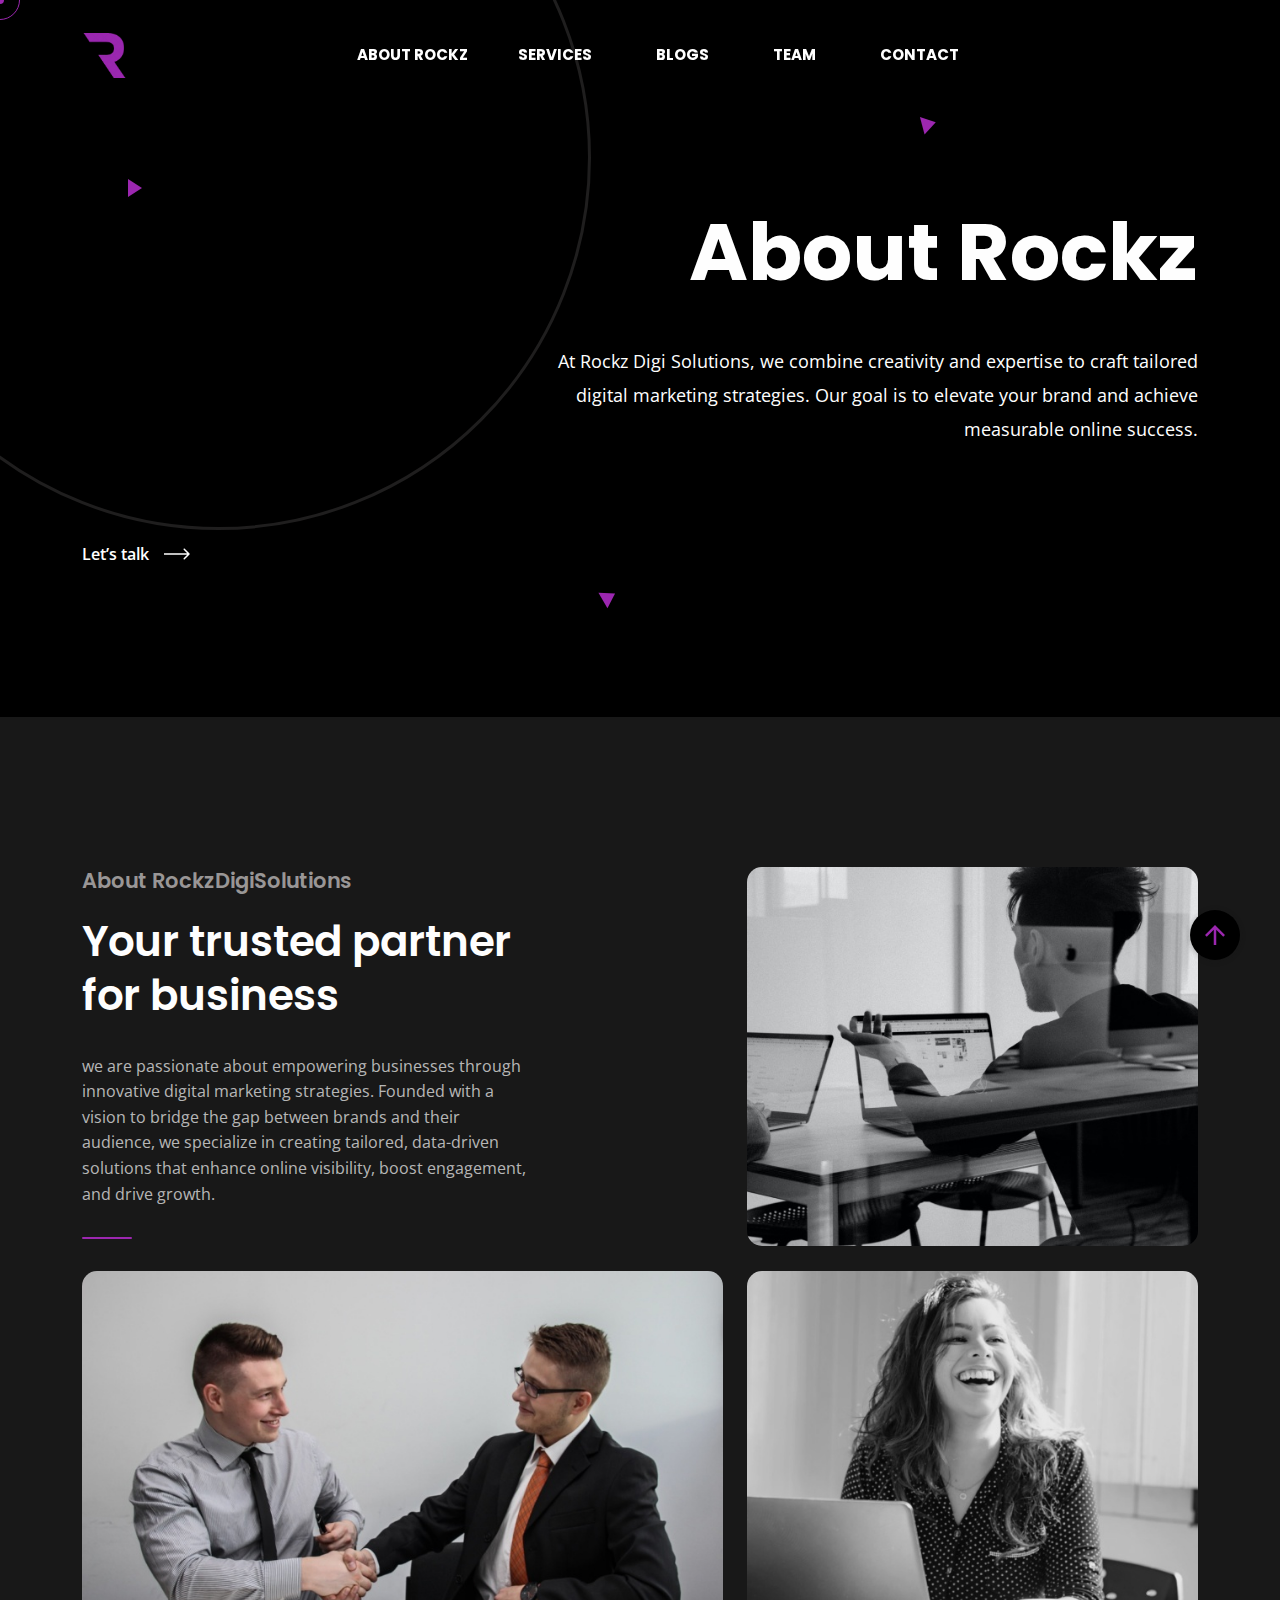
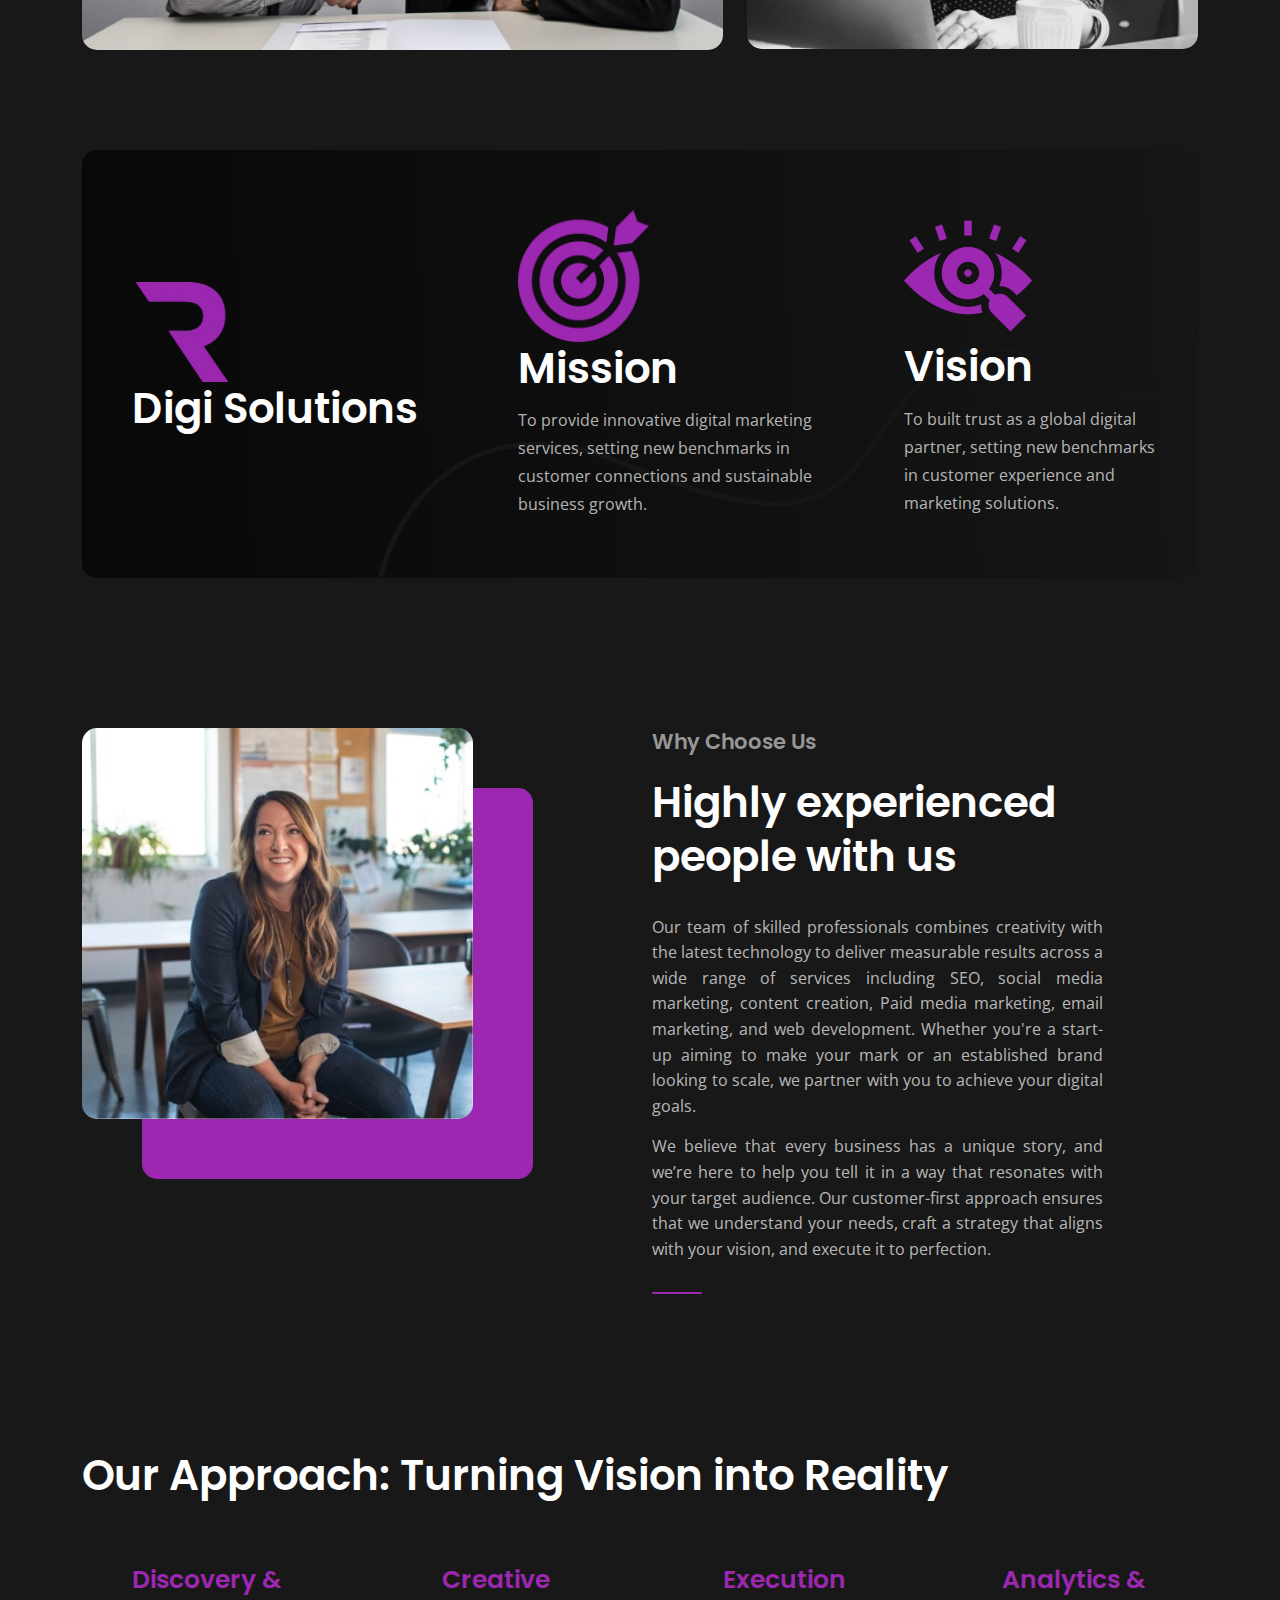
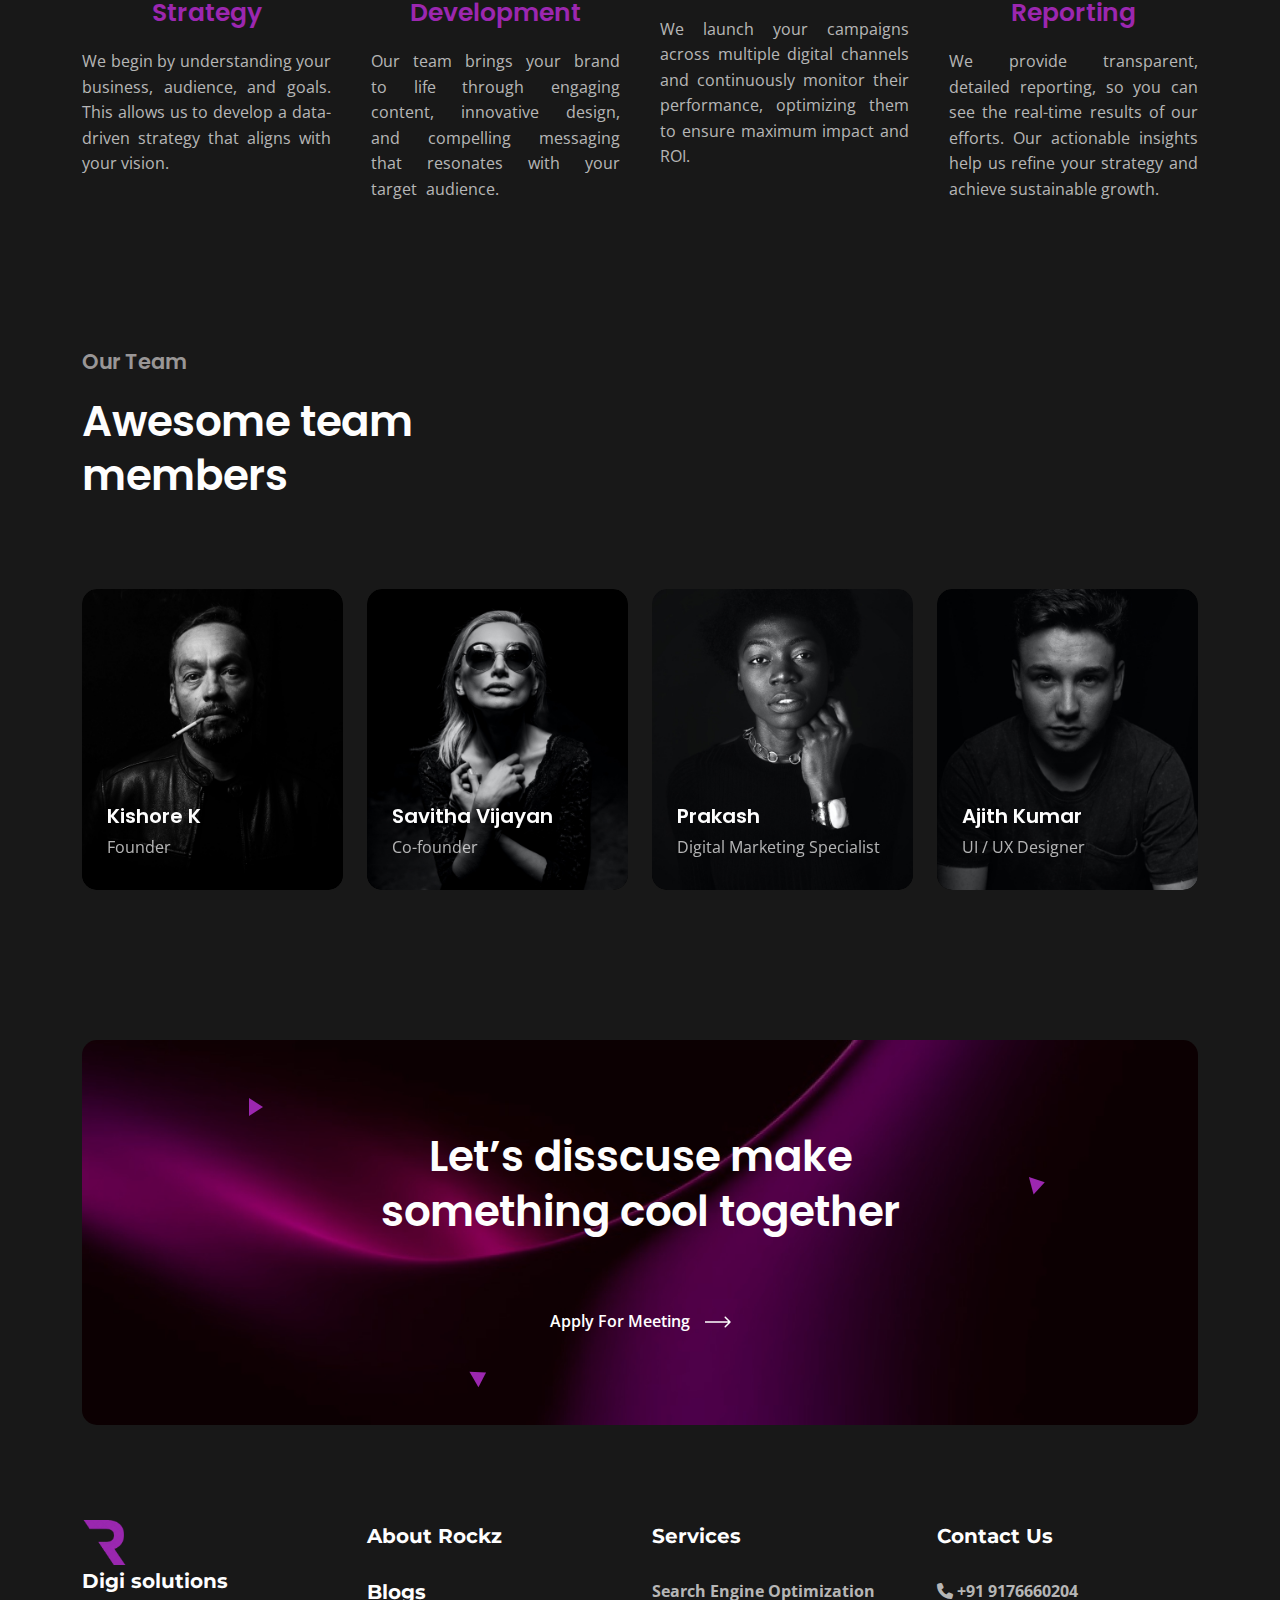
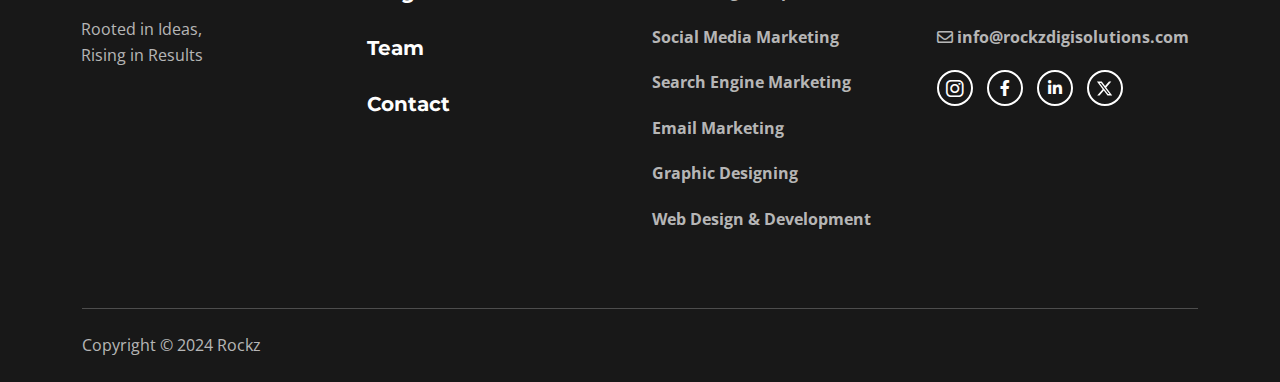
==== commit 958833a7: "Update about.html" ====
--- a/about.html
+++ b/about.html
@@ -31,7 +31,7 @@
         <div class="cs-main_header_in">
           <div class="cs-main_header_left">
             <a class="cs-site_branding" href="index.html">
-              <img class="logo" style="width: 40px;" src="assets/icons/rockz-logo.png" alt="Logo">
+              <img class="logo" style="width: 45px;" src="assets/icons/rockz-logo.png" alt="Logo">
             </a>
             <div class="rockz">ockz</div>
           </div>
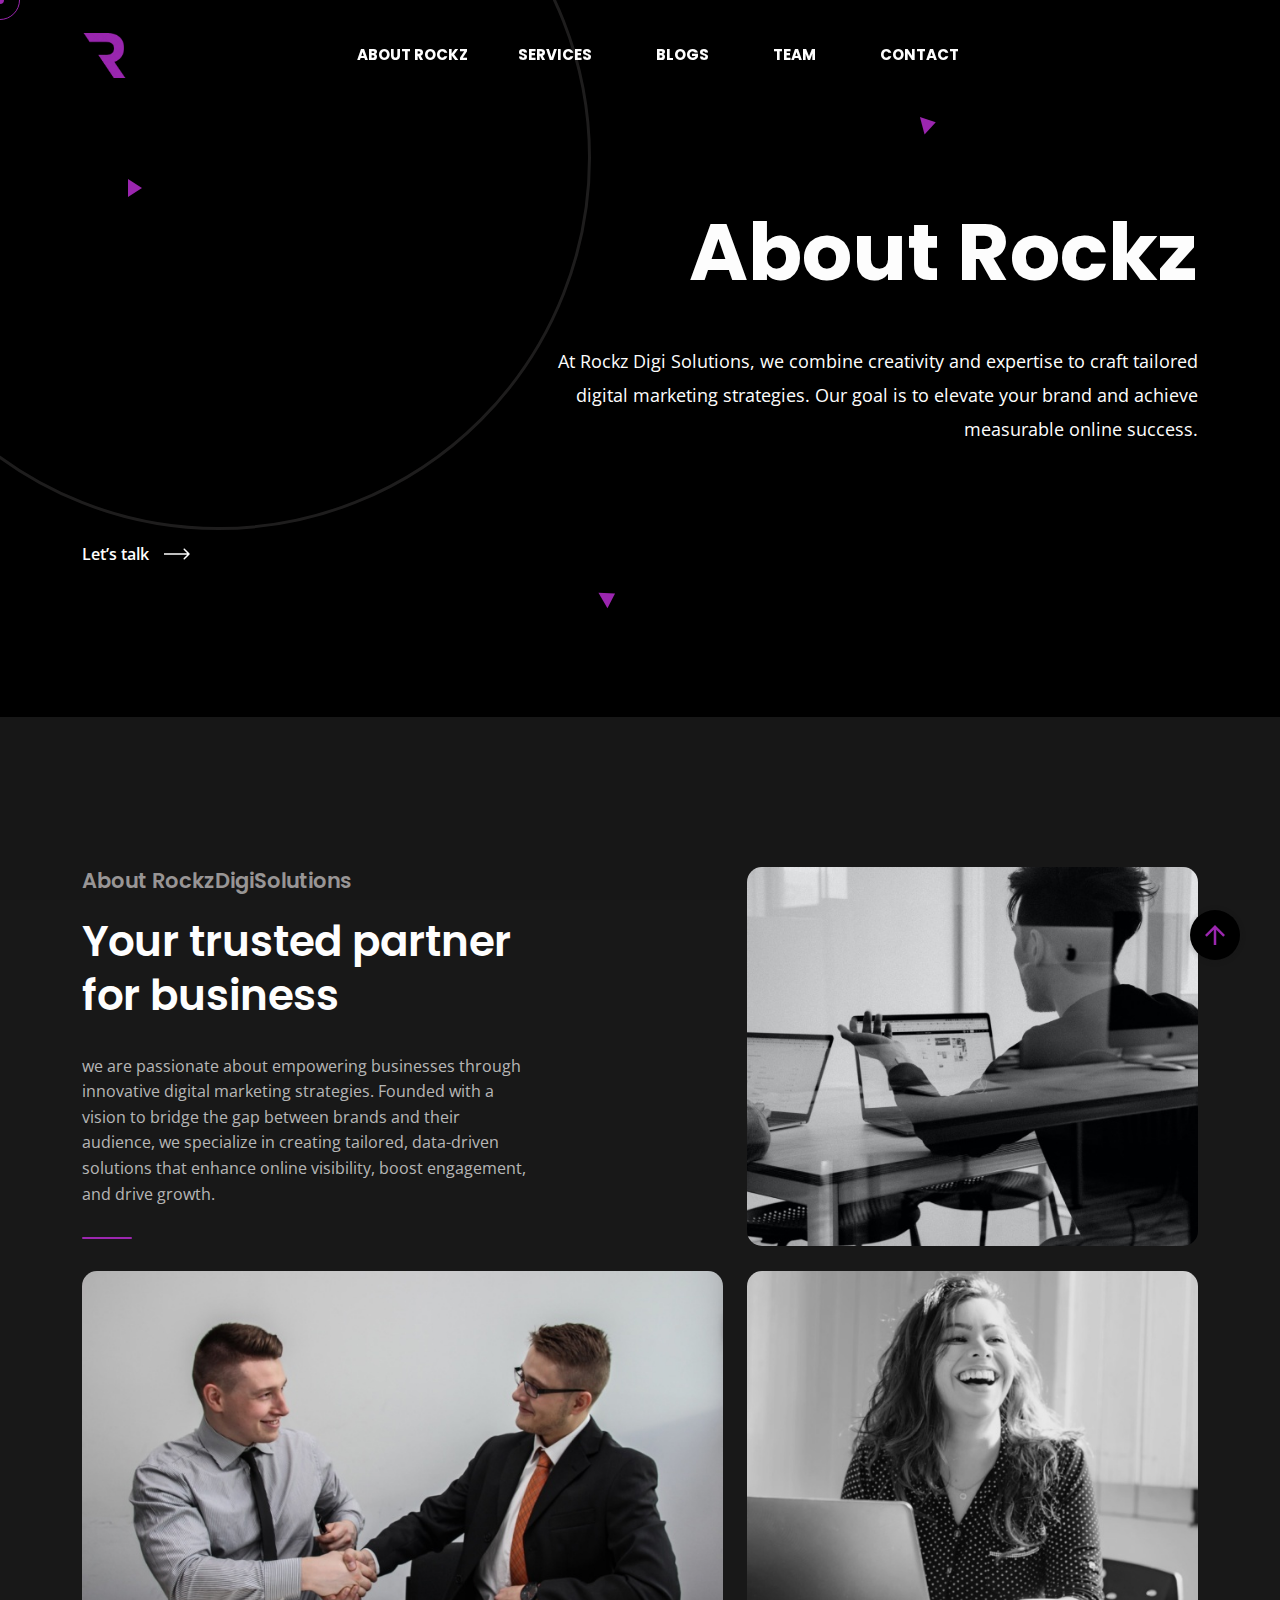
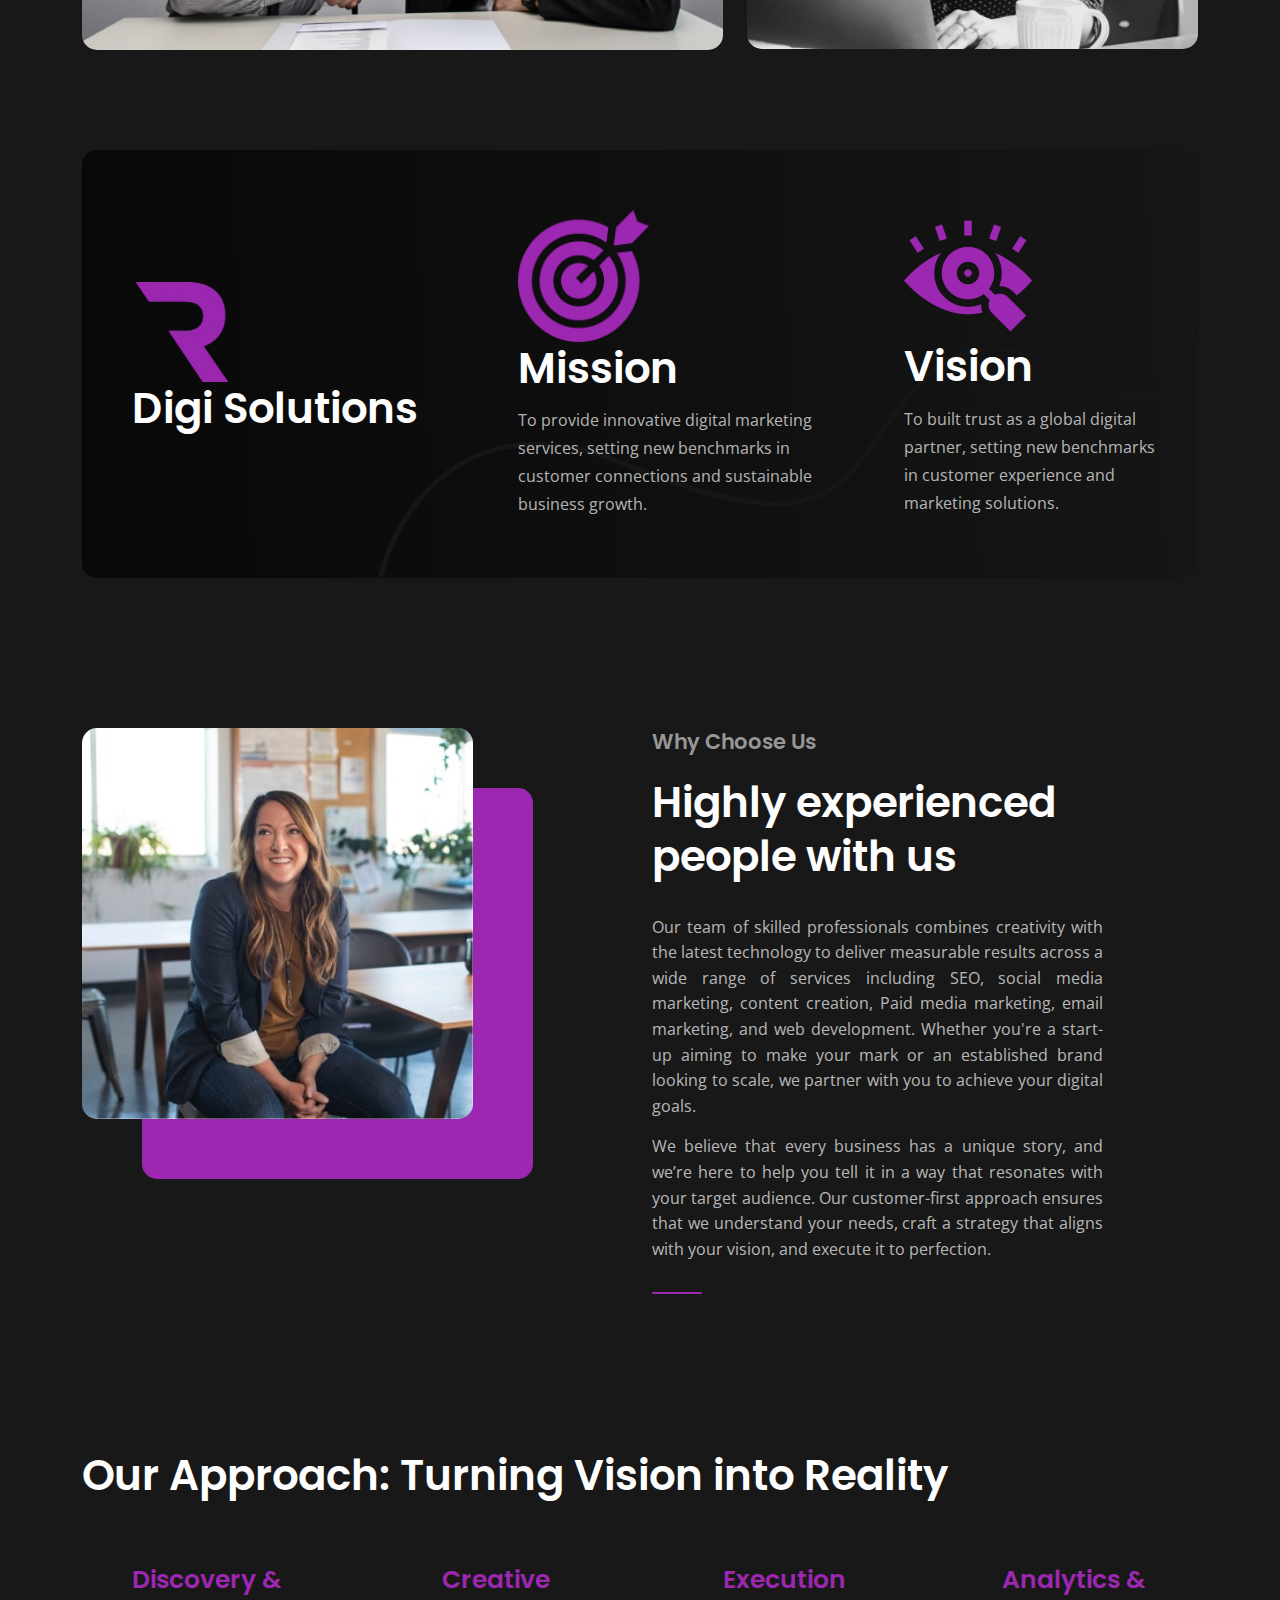
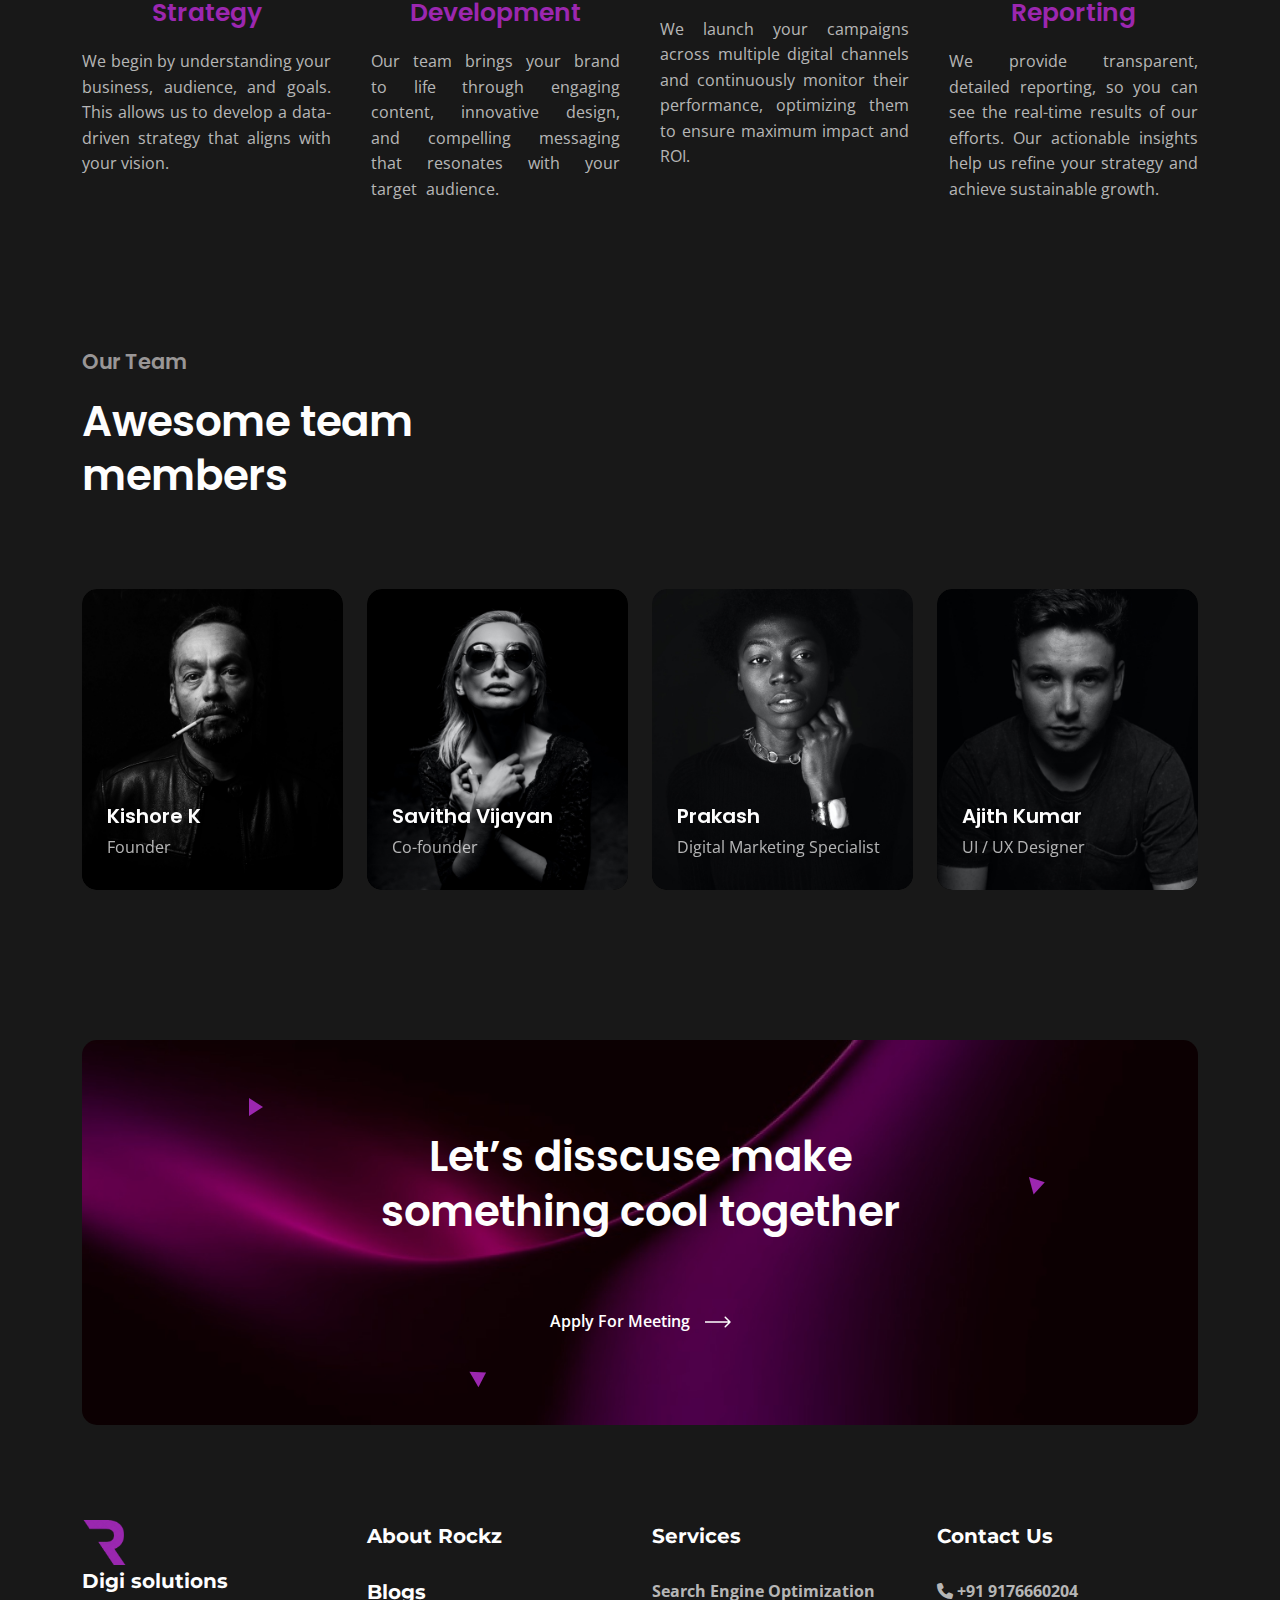
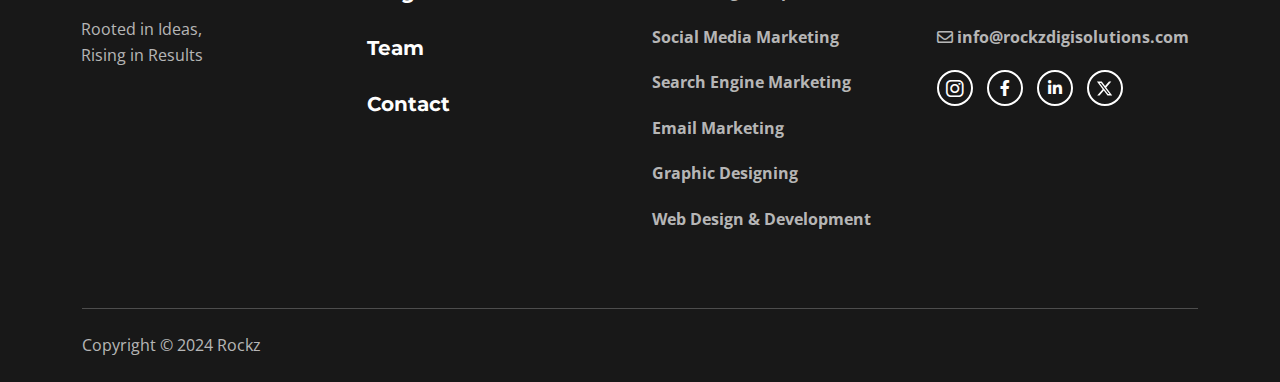
==== commit 27befef3: "Update about.html" ====
--- a/about.html
+++ b/about.html
@@ -31,7 +31,7 @@
         <div class="cs-main_header_in">
           <div class="cs-main_header_left">
             <a class="cs-site_branding" href="index.html">
-              <img class="logo" style="width: 45px;" src="assets/icons/rockz-logo.png" alt="Logo">
+              <img class="logo" src="assets/icons/rockz-logo.png" alt="Logo">
             </a>
             <div class="rockz">ockz</div>
           </div>
--- a/assets/css/style.css
+++ b/assets/css/style.css
@@ -9750,6 +9750,31 @@
   }
 }
 
+@media screen and (max-width:430px){
+  .logo{
+    width:40px;
+    height: auto;
+  }
+}
+
+@media screen and (max-width:375px){
+  .logo{
+    width:40px;
+  }
+}
+
+@media screen and (max-width:430px){
+  .new-logo{
+    width:40px;
+    height: auto;
+  }
+}
+
+@media screen and (max-width:375px){
+  .new-logo{
+    width:40px;
+  }
+}
 
 
 
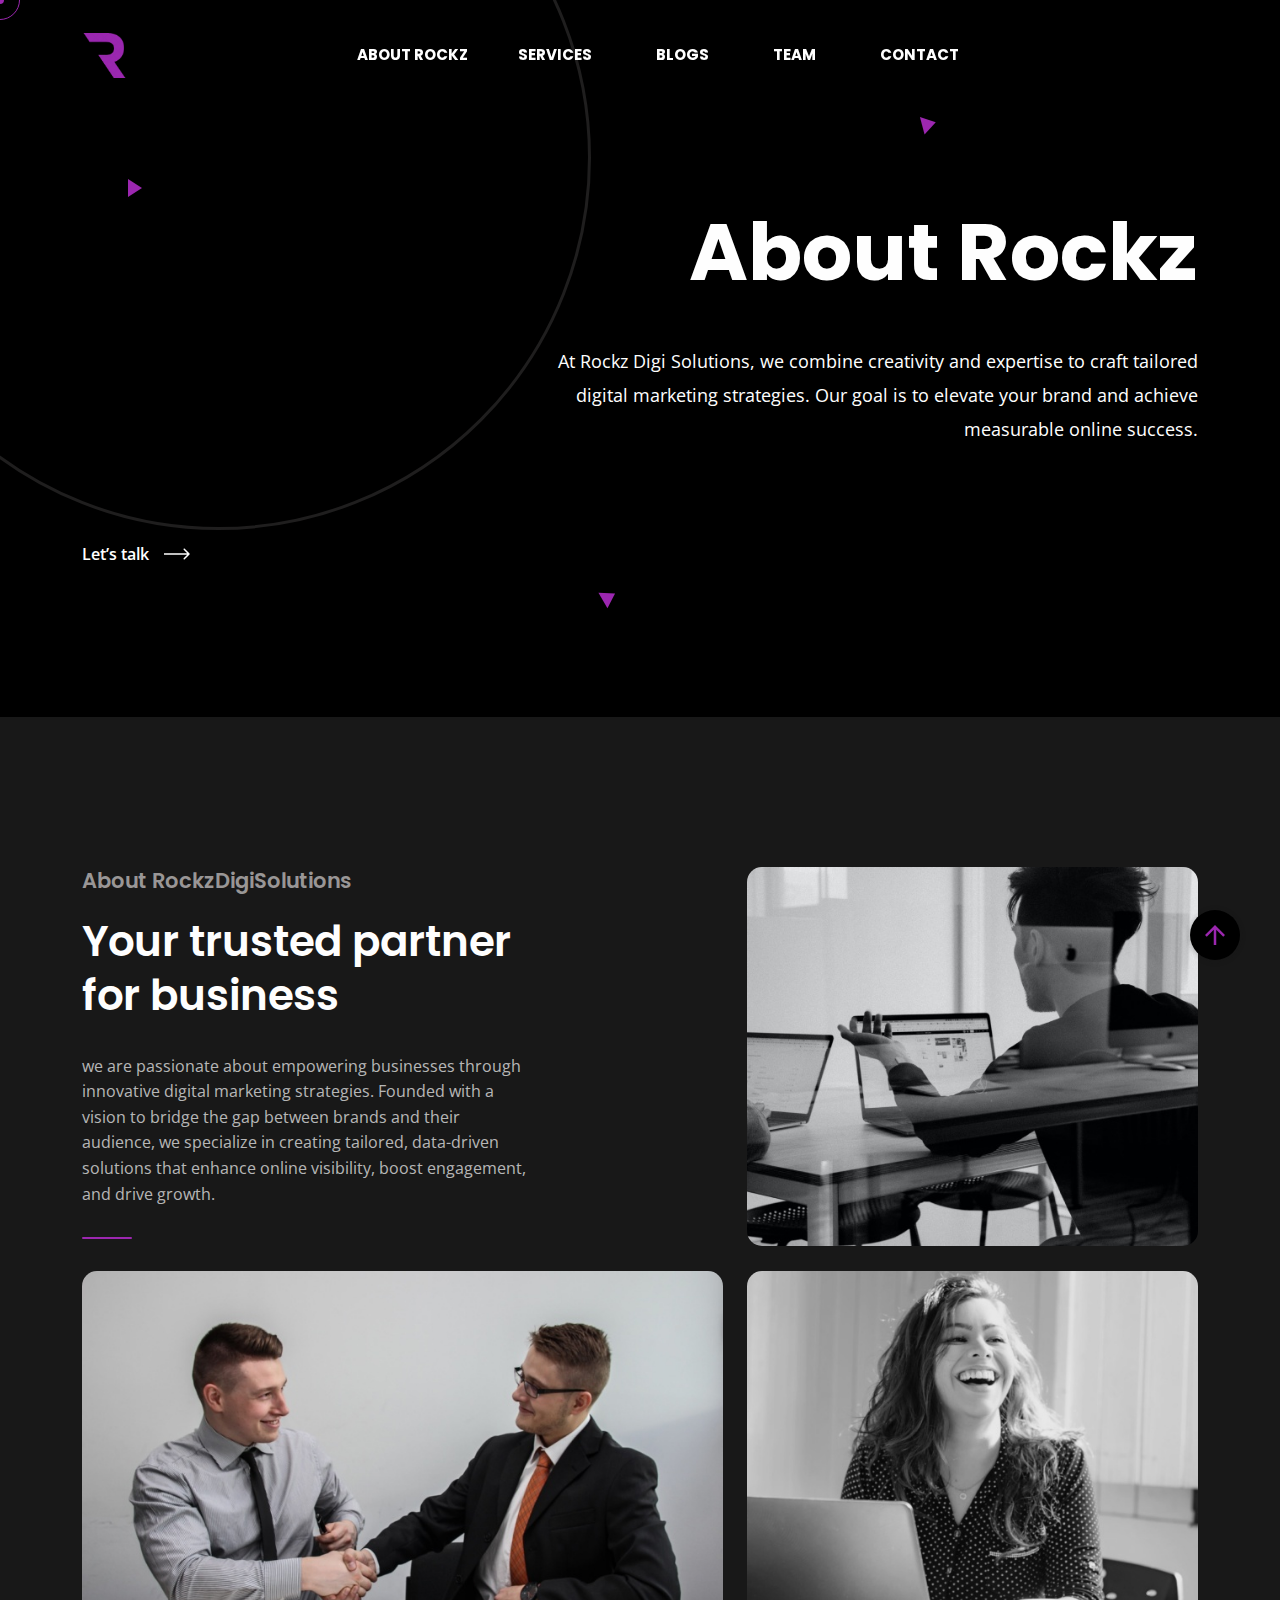
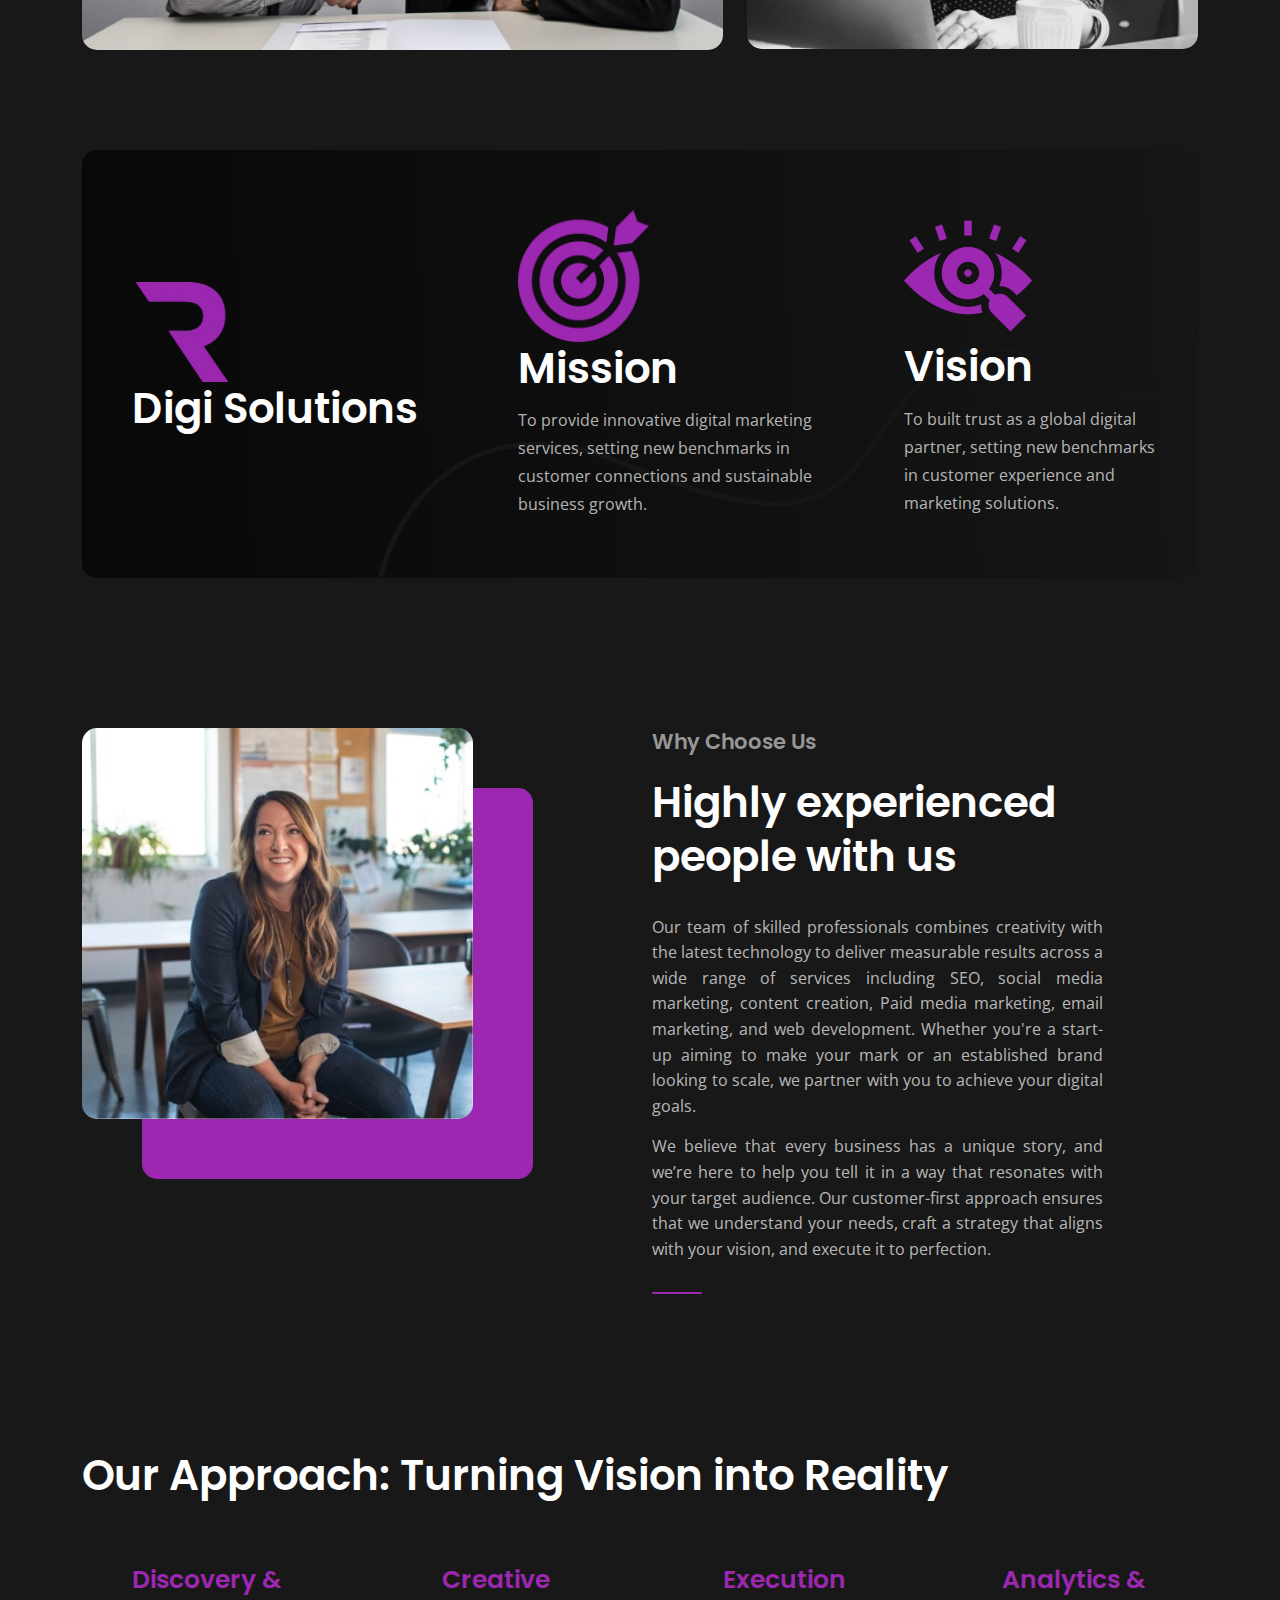
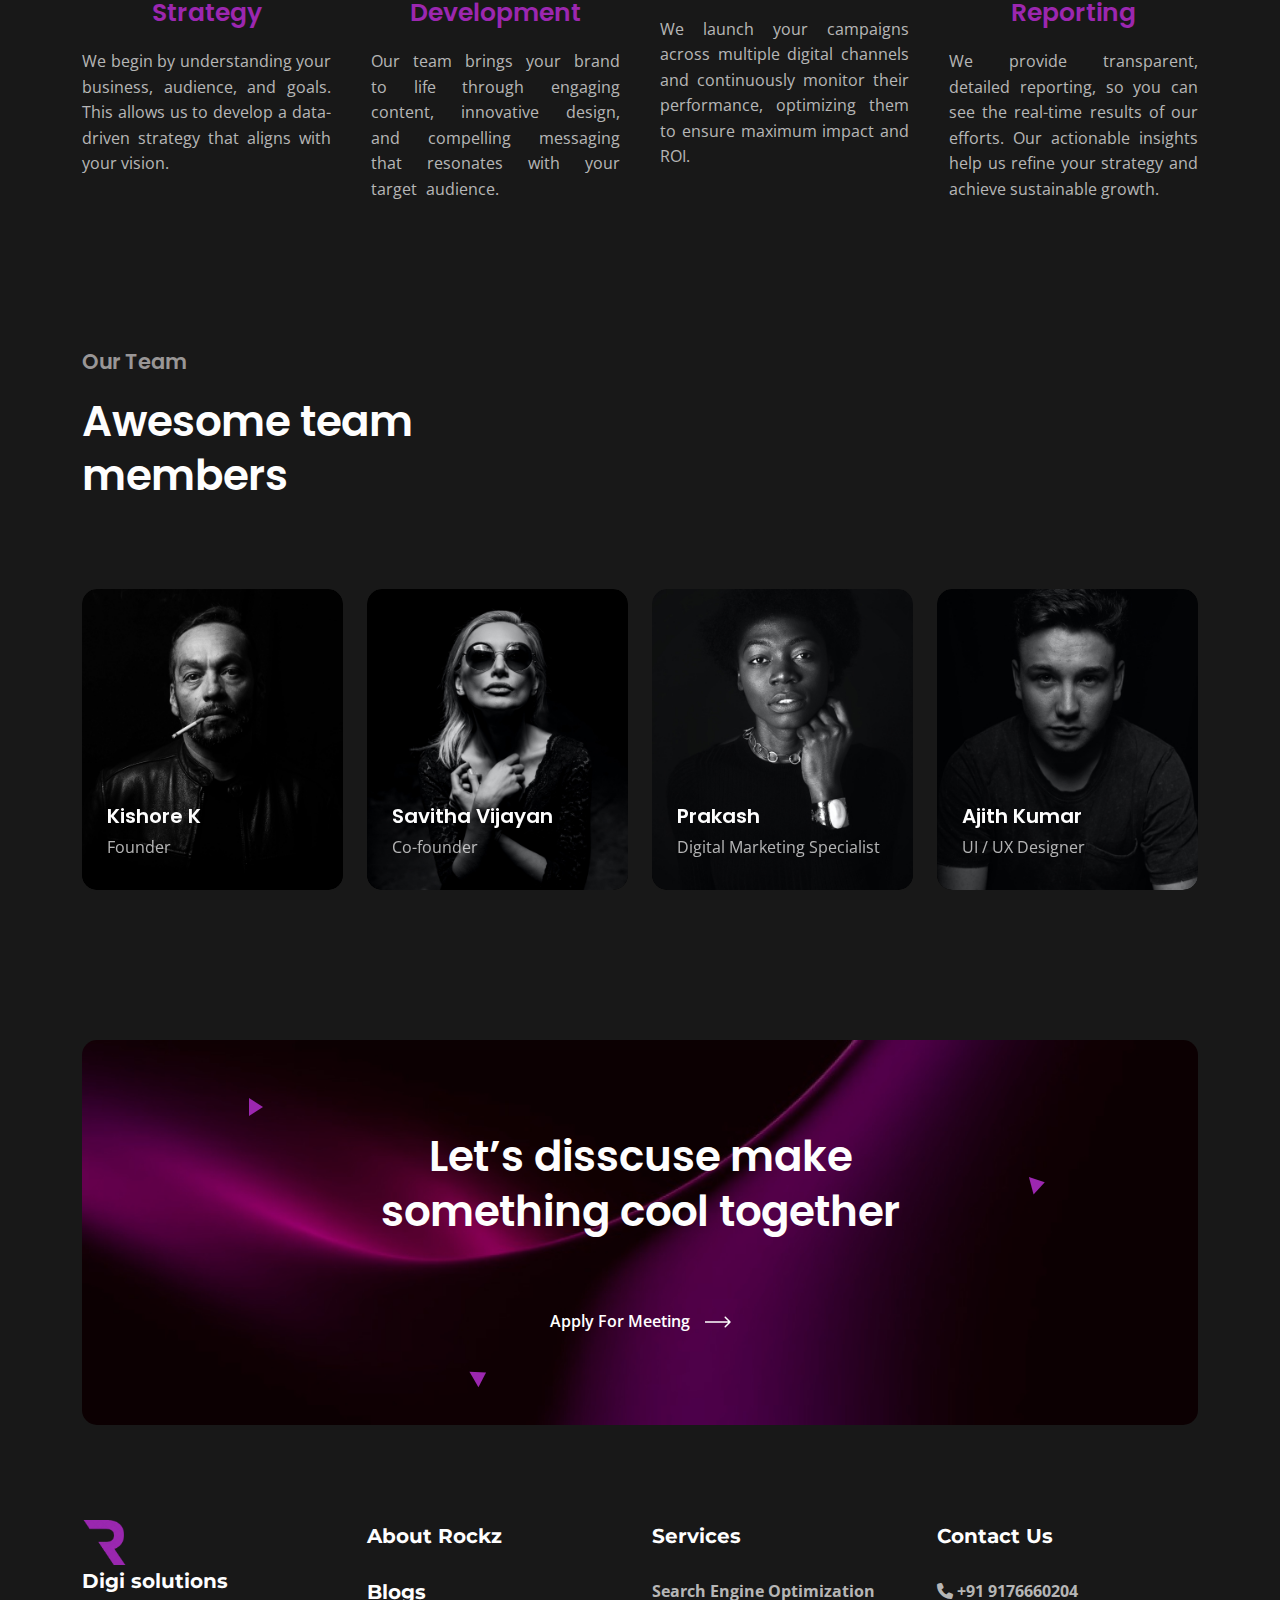
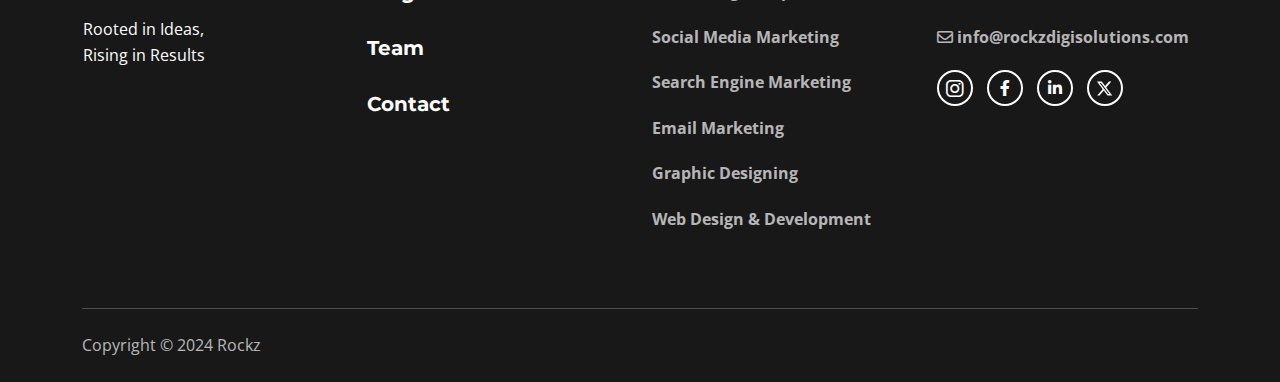
==== commit 401b3217: "Update about.html" ====
--- a/about.html
+++ b/about.html
@@ -452,7 +452,7 @@
               <h2 class="cs-widget_title">Digi solutions</h2>
             </div>
             <div class="cs-social_btns cs-style1">
-              <p style="color:#fefefeb3;margin-left: 6px;">Rooted in Ideas, <br>Rising in Results</p>
+              <p class="footer-tagline">Rooted in Ideas, <br>Rising in Results</p>
             </div>
           </div>
         </div>
--- a/assets/css/style.css
+++ b/assets/css/style.css
@@ -200,7 +200,7 @@
   text-align: center;
     position: absolute;
     margin-left: 85px;
-    margin-top: 21px;
+    margin-top: 20px;
     color: #ffffff;
     display: none;
     cursor: pointer;
@@ -9755,11 +9755,19 @@
     width:40px;
     height: auto;
   }
+  .rockz{
+    display: none !important;
+/*     pointer-events: none; */
+  }
 }
 
 @media screen and (max-width:375px){
   .logo{
     width:40px;
+  }
+   .rockz{
+    display: none !important;
+/*      pointer-events: none; */
   }
 }
 
@@ -9768,14 +9776,32 @@
     width:40px;
     height: auto;
   }
+   .new-rockz{
+    display: none;
+  }
+  .footer-tagline{
+    color: #ffffff;
+    margin-left: 8px;
+  }
 }
 
 @media screen and (max-width:375px){
   .new-logo{
     width:40px;
   }
-}
-
+   .new-rockz{
+    display: none;
+  }
+  .footer-tagline{
+    color: #ffffff;
+    margin-left: 8px;
+  }
+}
+
+.footer-tagline{
+  color: #ffffff;
+  margin-left: 8px;
+}
 
 
 /* @media screen and (min-width: 1202px) {
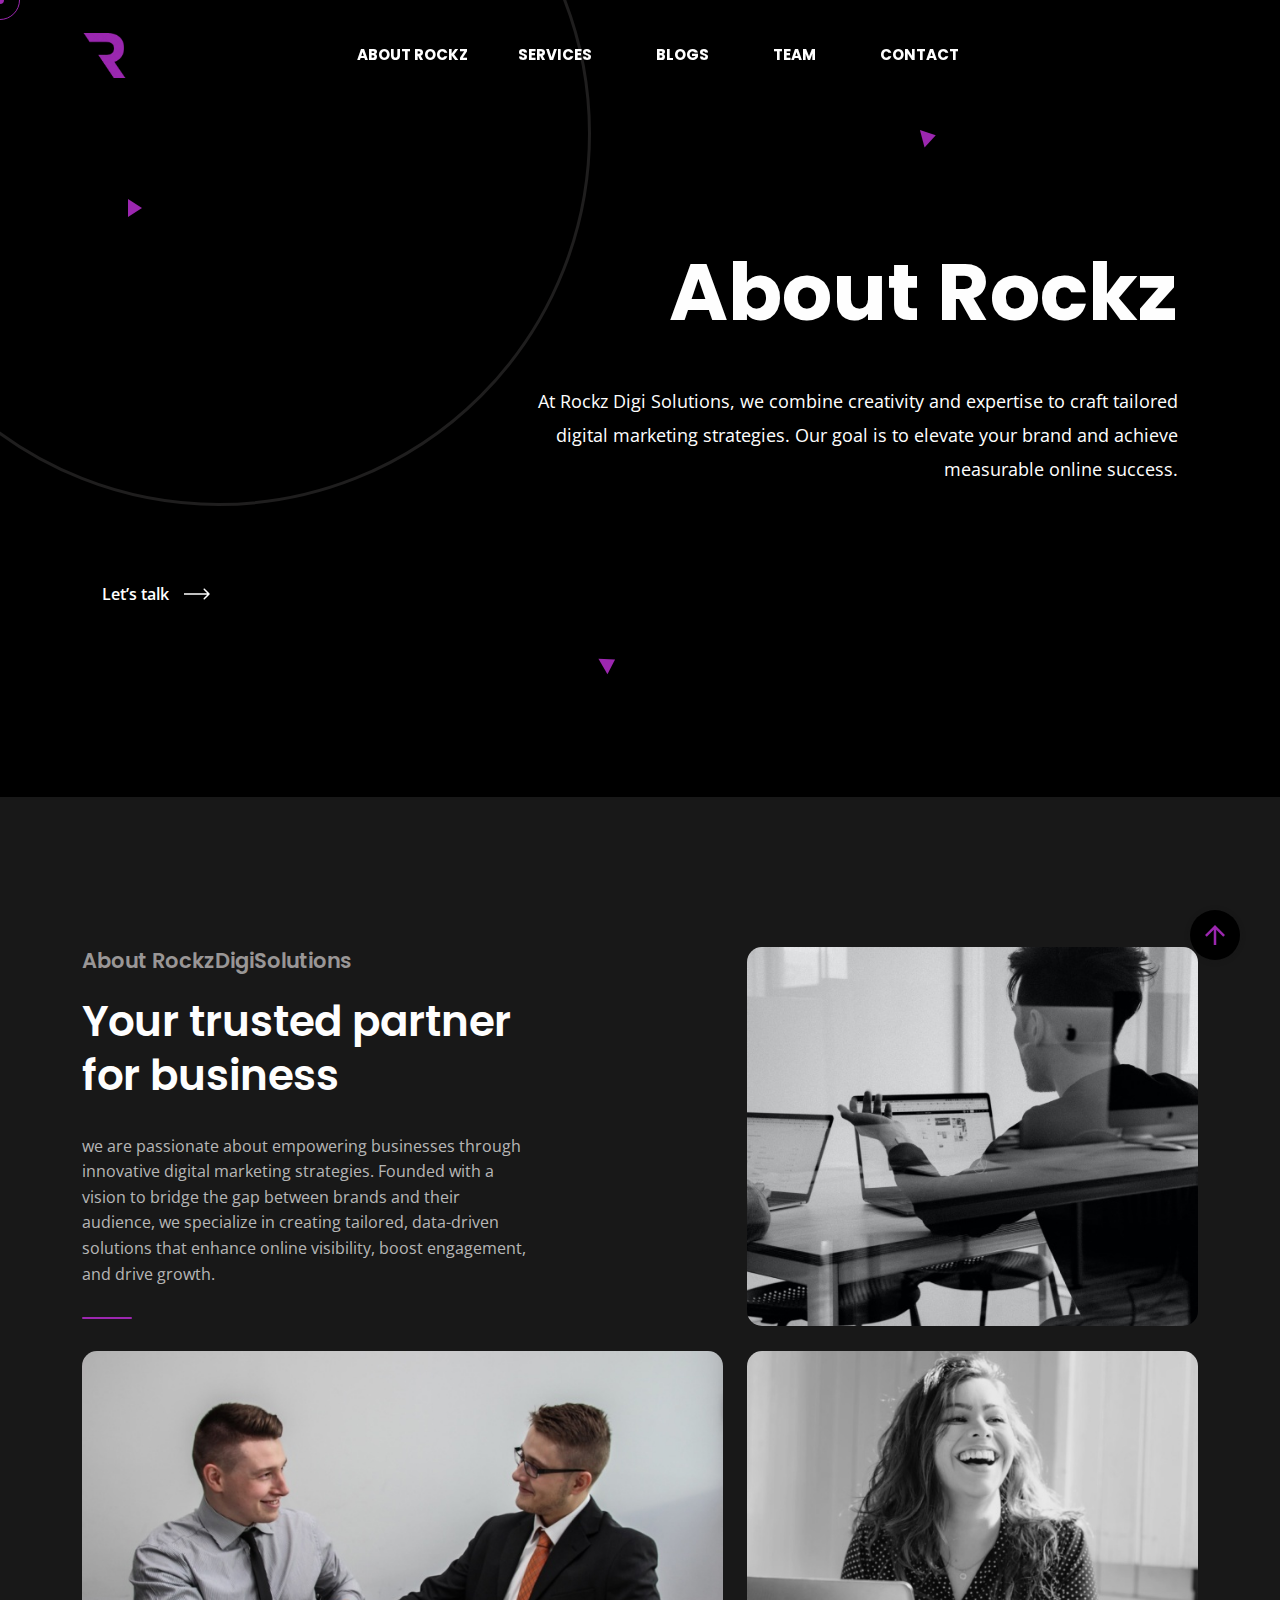
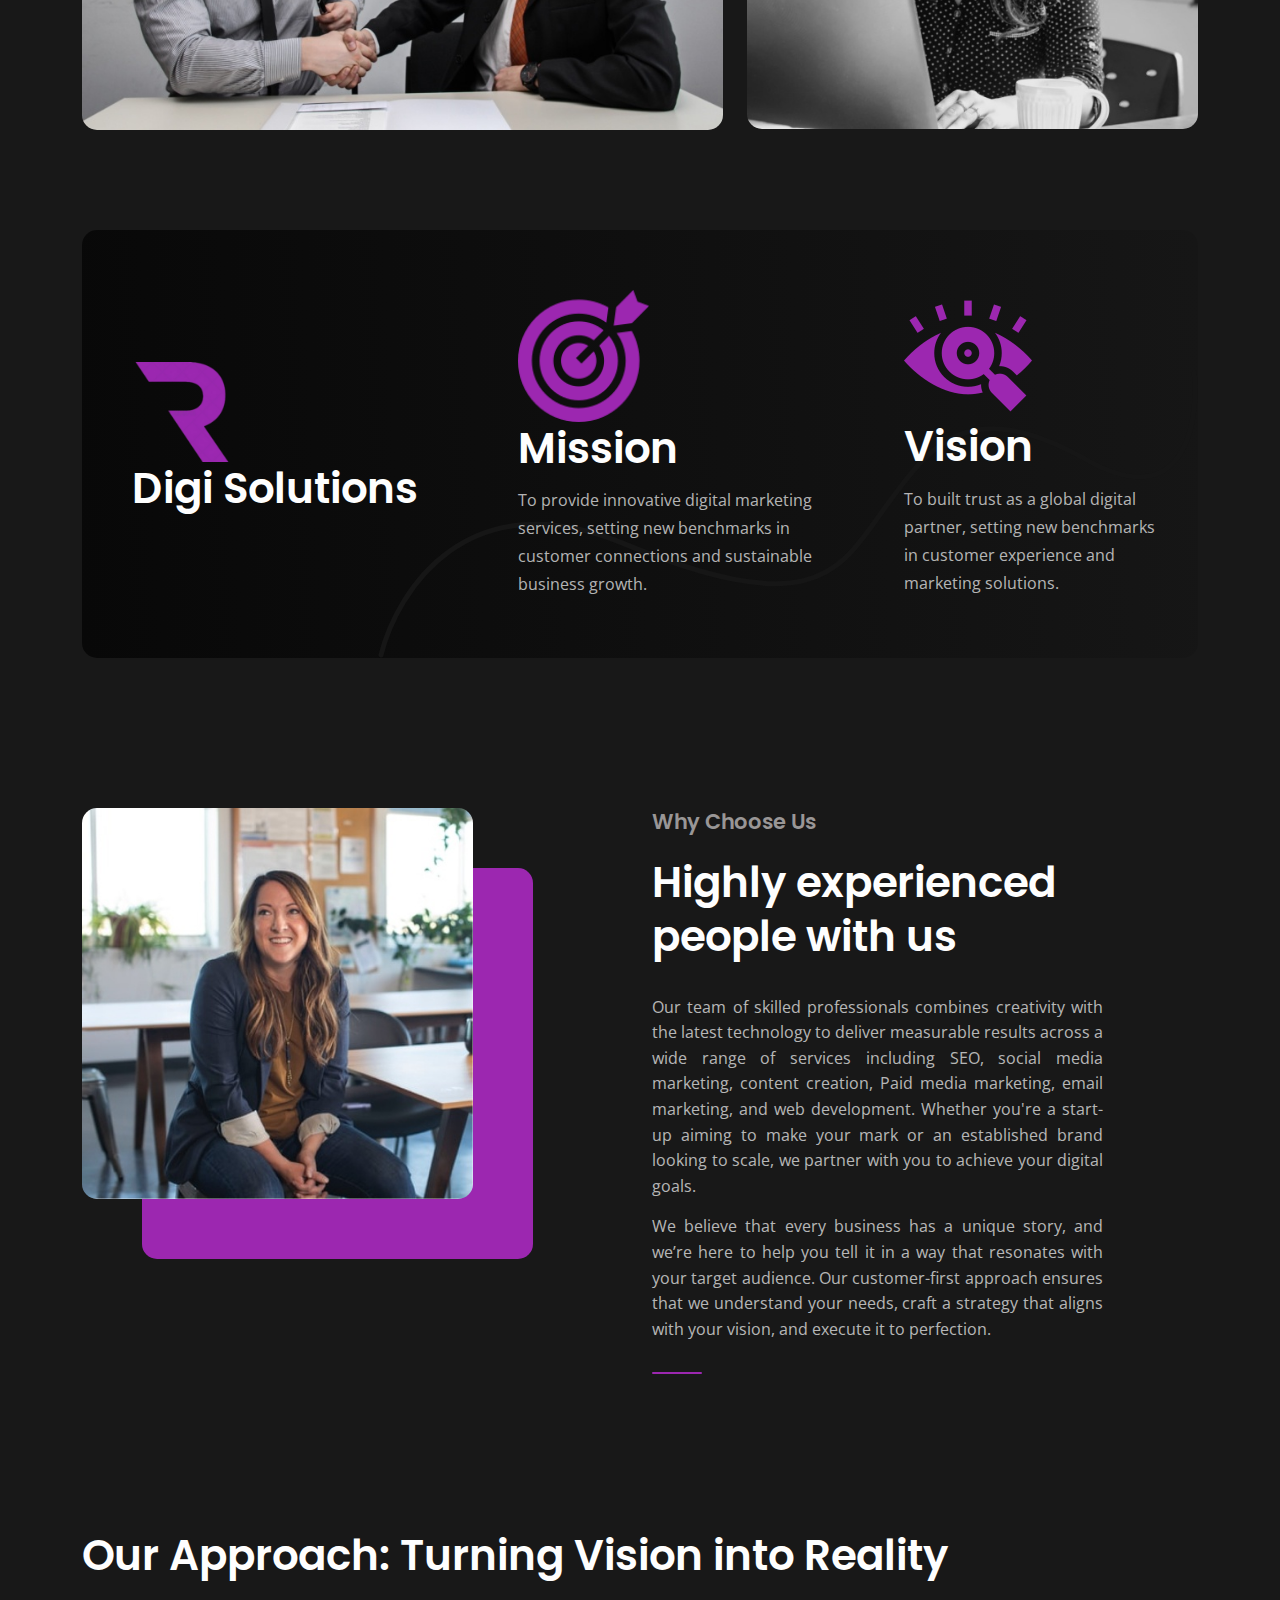
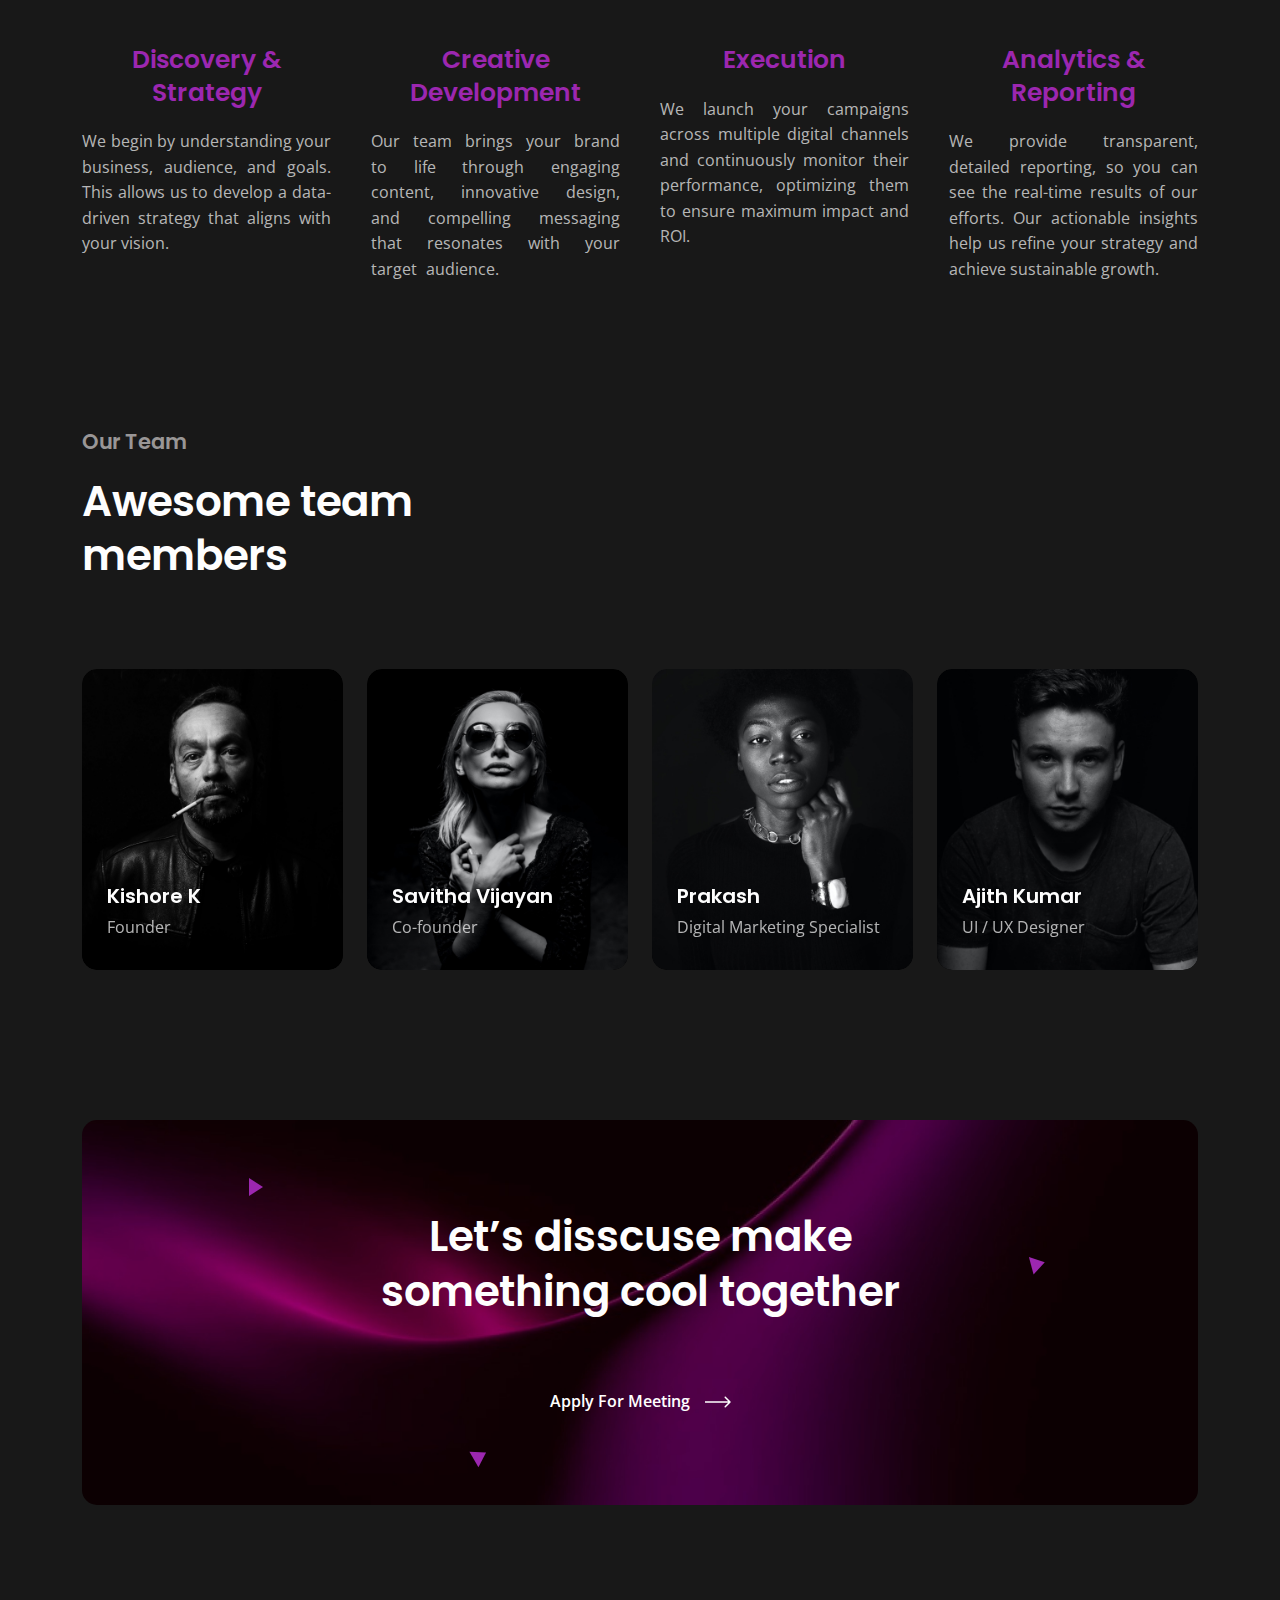
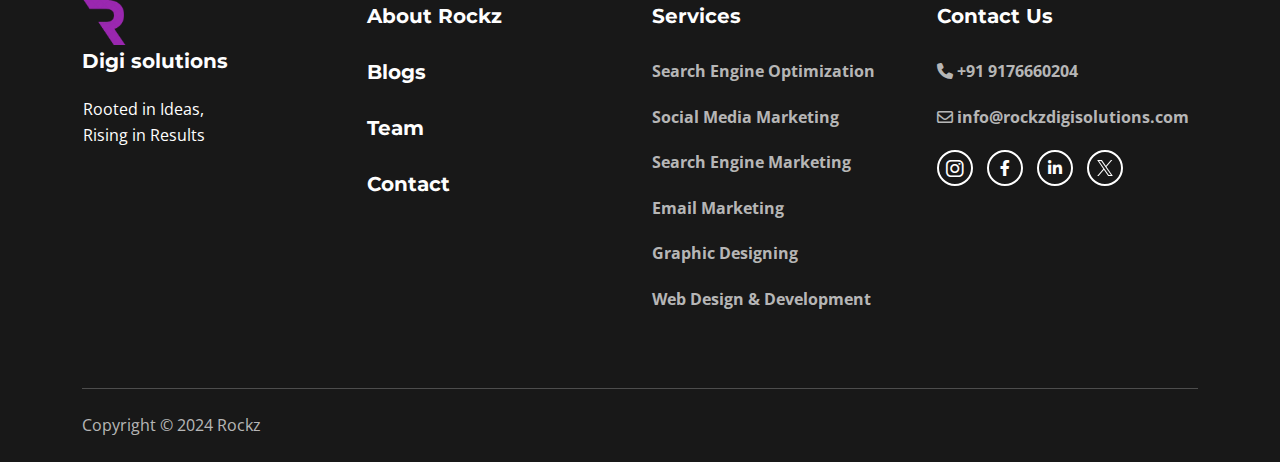
==== commit f9f2650d: "Update about.html" ====
--- a/about.html
+++ b/about.html
@@ -33,7 +33,7 @@
             <a class="cs-site_branding" href="index.html">
               <img class="logo" src="assets/icons/rockz-logo.png" alt="Logo">
             </a>
-            <div class="rockz">ockz</div>
+<!--             <div class="rockz">ockz</div> -->
           </div>
           <div class="cs-main_header_center text-uppercase">
             <div class="cs-nav cs-primary_font cs-medium">
@@ -445,7 +445,7 @@
               <a class="cs-site_branding" href="index.html">
                 <img class="new-logo" src="assets/icons/rockz-logo.png" alt="Logo">
               </a>
-              <div class="new-rockz">ockz</div>
+<!--               <div class="new-rockz">ockz</div> -->
             </div>
             </div>
             <div>
@@ -490,7 +490,7 @@
                 <a href="https://www.instagram.com/rockz_digi_solutions/" class="cs-center"><i class="fa-brands fa-instagram fa-lg" style="color:#fff;"></i></a>
                 <a href="https://www.facebook.com/profile.php?id=61572003569448" class="cs-center"> <i class="fa-brands fa-facebook-f" style="color:#fff;"></i></a>
                 <a href="https://www.linkedin.com/in/rockz-digi-solutions" class="cs-center"><i class="fa-brands fa-linkedin-in" style="color:#fff;"></i></a>
-                <a href="https://x.com/@Rockz_DS" class="cs-center"><svg xmlns="http://www.w3.org/2000/svg" viewBox="0 0 750 512" style="margin-left: 7px;"><!--!Font Awesome Free 6.7.2 by @fontawesome - https://fontawesome.com License - https://fontawesome.com/license/free Copyright 2025 Fonticons, Inc.--><path fill="#ffffff" d="M389.2 48h70.6L305.6 224.2 487 464H345L233.7 318.6 106.5 464H35.8L200.7 275.5 26.8 48H172.4L272.9 180.9 389.2 48zM364.4 421.8h39.1L151.1 88h-42L364.4 421.8z"/></svg></a>
+                <a href="https://x.com/@Rockz_DS" class="cs-center"><img src="assets/icons/twitter.png"></a>
               </div>
             </ul>
           </div>
--- a/assets/css/style.css
+++ b/assets/css/style.css
@@ -9750,59 +9750,148 @@
   }
 }
 
-@media screen and (max-width:430px){
+.footer-tagline{
+  color: #ffffff;
+  margin-left: 8px;
+}
+
+.R {
+  max-width: 100%;
+  height: auto;
+  vertical-align: middle; /* Ensures the image aligns with the text */
+}
+
+
+/* General Reset */
+
+.cs-hero_text {
+  padding: 40px 20px;
+}
+
+.Strategy {
+  font-size: 70px;
+  color: #ffffff;
+  font-weight: bold;
+}
+
+.Reach {
+  font-size: 70px;
+  font-weight: bold;
+  color: #ffffff;
+}
+
+.R{
+  max-width: 100%;
+    height: auto;
+    vertical-align: middle;
+}
+
+/* Responsive Design */
+@media (max-width: 992px) {
+  .Strategy, .Reach {
+    font-size: 4rem;
+  }
+
+  .hero-para {
+    font-size: 1rem;
+  }
+
+  .cs-height_40 {
+    height: 30px;
+  }
+
+  .cs-height_lg_80 {
+    height: 60px;
+  }
+
+.rockz{
+    margin-left: 20px;
+    margin-top: -20px;
+  }
+
+}
+
+@media (max-width: 768px) {
+  .Strategy, .Reach {
+    font-size: 3.6rem;
+  }
+
+  .hero-para {
+    font-size: 0.95rem;
+  }
+
+  .cs-height_40 {
+    height: 20px;
+  }
+
+  .cs-height_lg_80 {
+    height: 50px;
+  }
+
+.logo{
+    width:40px;
+    height: auto;
+  }
+
+  .rockz{
+    margin-left: 20px;
+    margin-top: -20px;
+  }
+  
+  .new-logo{
+    width:40px;
+    height: auto;
+  }
+  .footer-tagline{
+    color: #ffffff;
+    margin-left: 8px;
+  }
+}
+
+@media (max-width: 576px) {
+  .Strategy, .Reach {
+    font-size: 1.9rem;
+  }
+
+  .hero-para {
+    font-size: 0.9rem;
+  }
+
+  .cs-height_40,
+  .cs-height_lg_80 {
+    height: 80px;
+  }
+
+  .R{
+    width: 11%;;
+  }
+
   .logo{
     width:40px;
     height: auto;
   }
+  
   .rockz{
-    display: none !important;
-/*     pointer-events: none; */
-  }
-}
-
-@media screen and (max-width:375px){
-  .logo{
-    width:40px;
-  }
-   .rockz{
-    display: none !important;
-/*      pointer-events: none; */
-  }
-}
-
-@media screen and (max-width:430px){
+    margin-left: 20px;
+    margin-top: -21px;
+  }
+
+    .new-rockz{
+    margin-left: 40px;
+    margin-top: -23px;
+  }
+  
   .new-logo{
     width:40px;
     height: auto;
   }
-   .new-rockz{
-    display: none;
-  }
+   
   .footer-tagline{
     color: #ffffff;
     margin-left: 8px;
   }
-}
-
-@media screen and (max-width:375px){
-  .new-logo{
-    width:40px;
-  }
-   .new-rockz{
-    display: none;
-  }
-  .footer-tagline{
-    color: #ffffff;
-    margin-left: 8px;
-  }
-}
-
-.footer-tagline{
-  color: #ffffff;
-  margin-left: 8px;
-}
-
+  
+}
 
 /* @media screen and (min-width: 1202px) {
   .cs-hero_subtitle.hero-para{
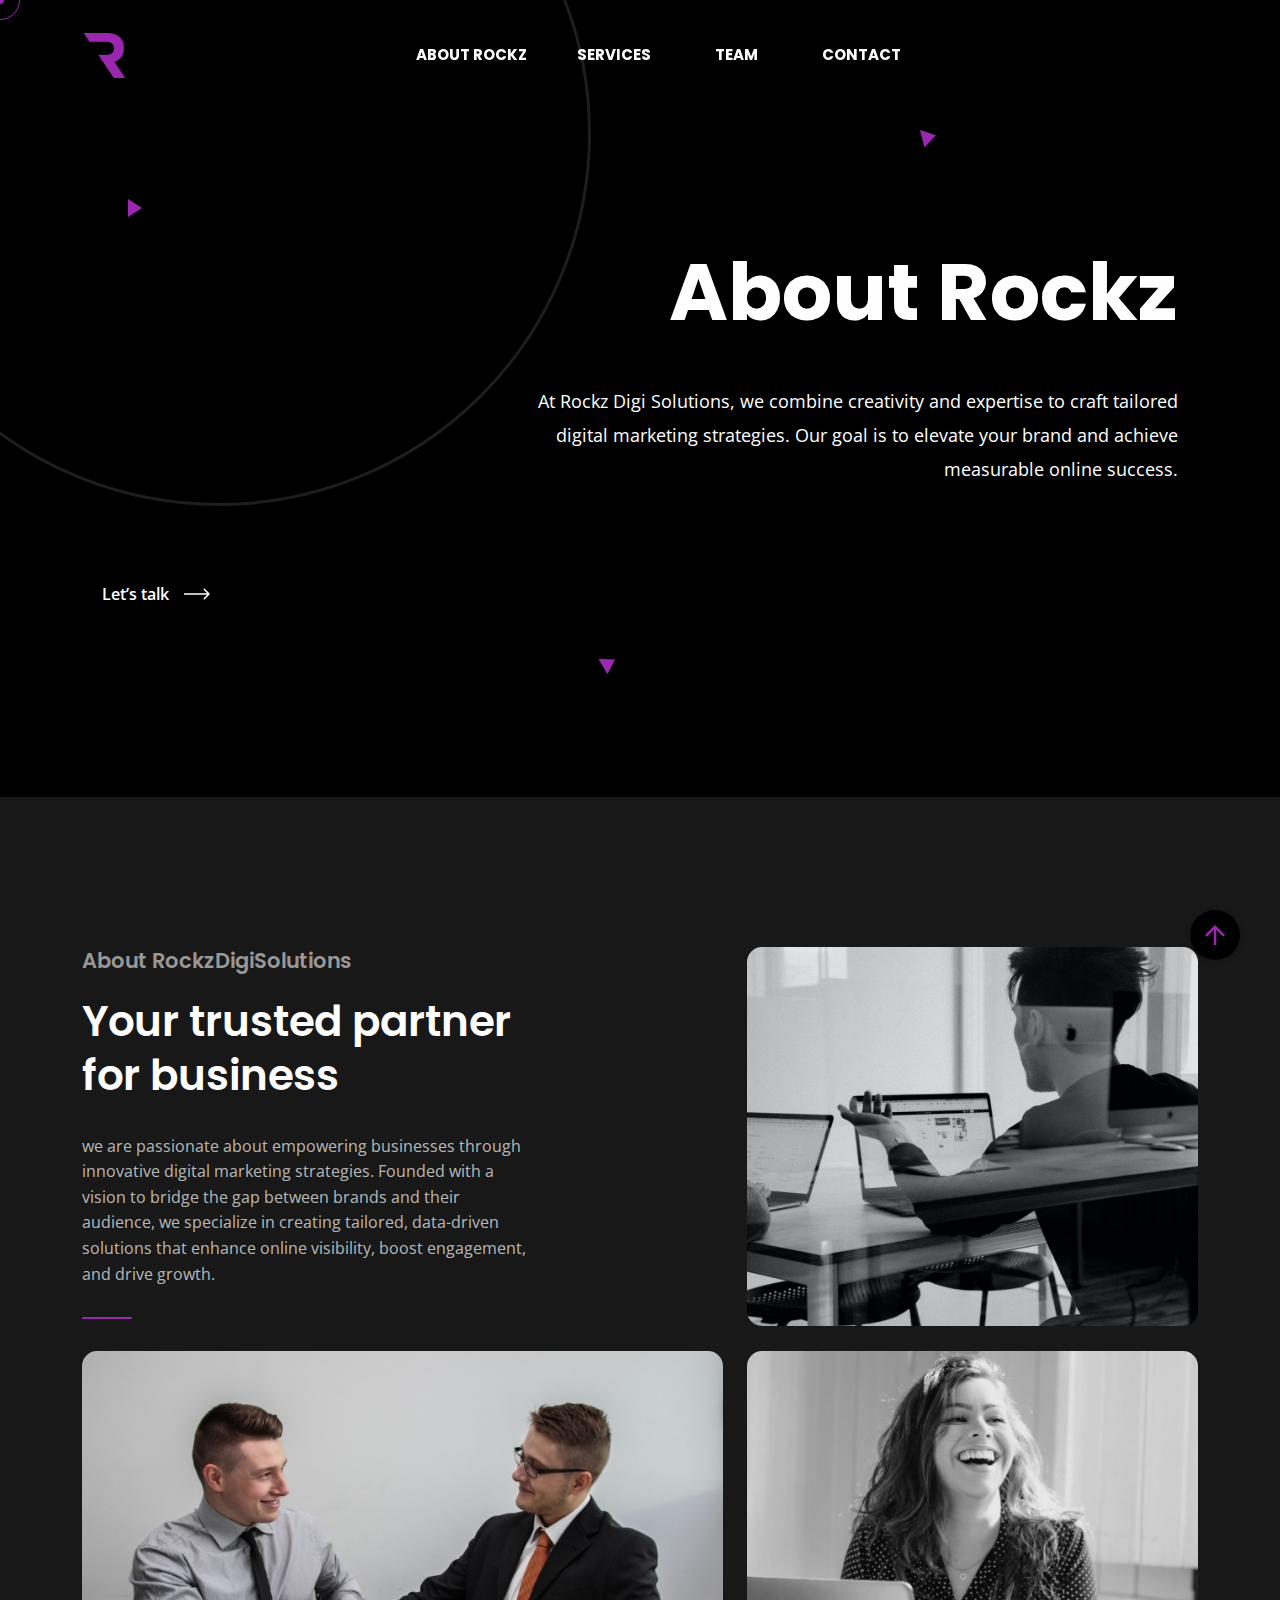
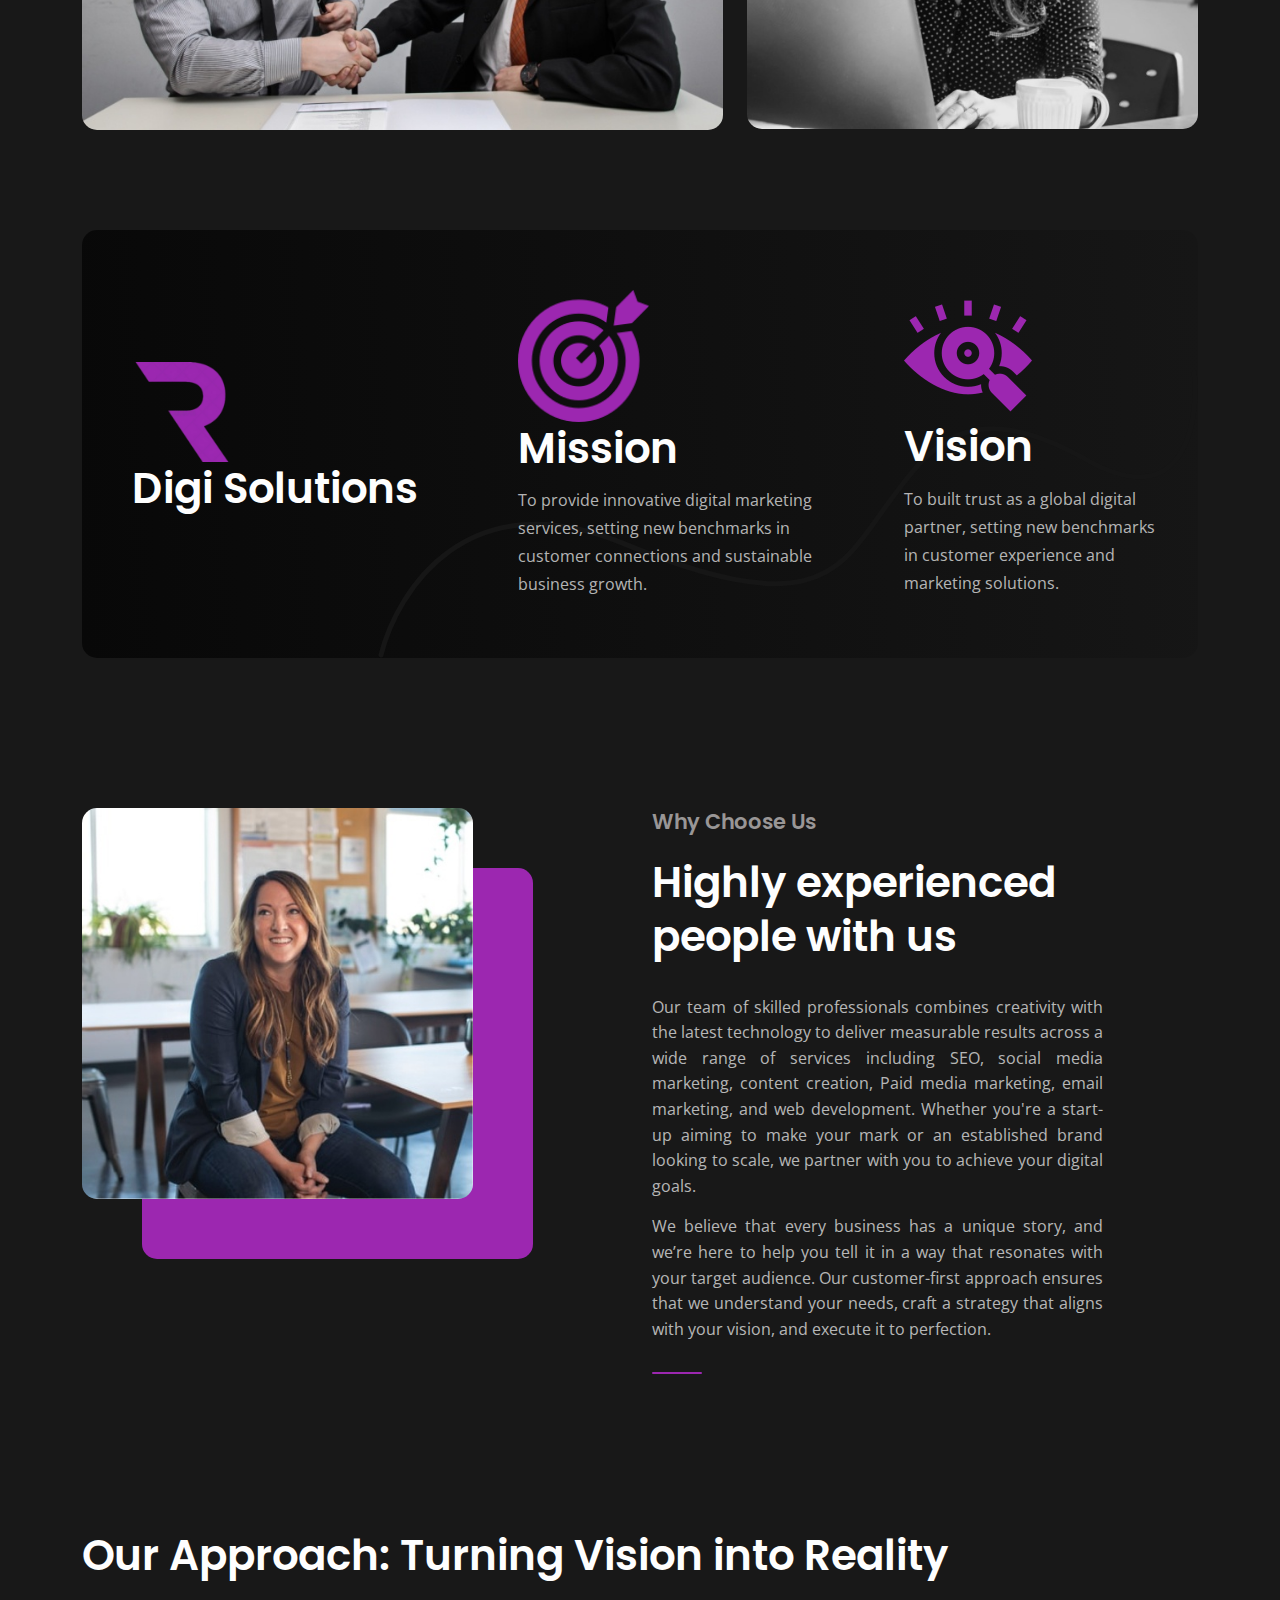
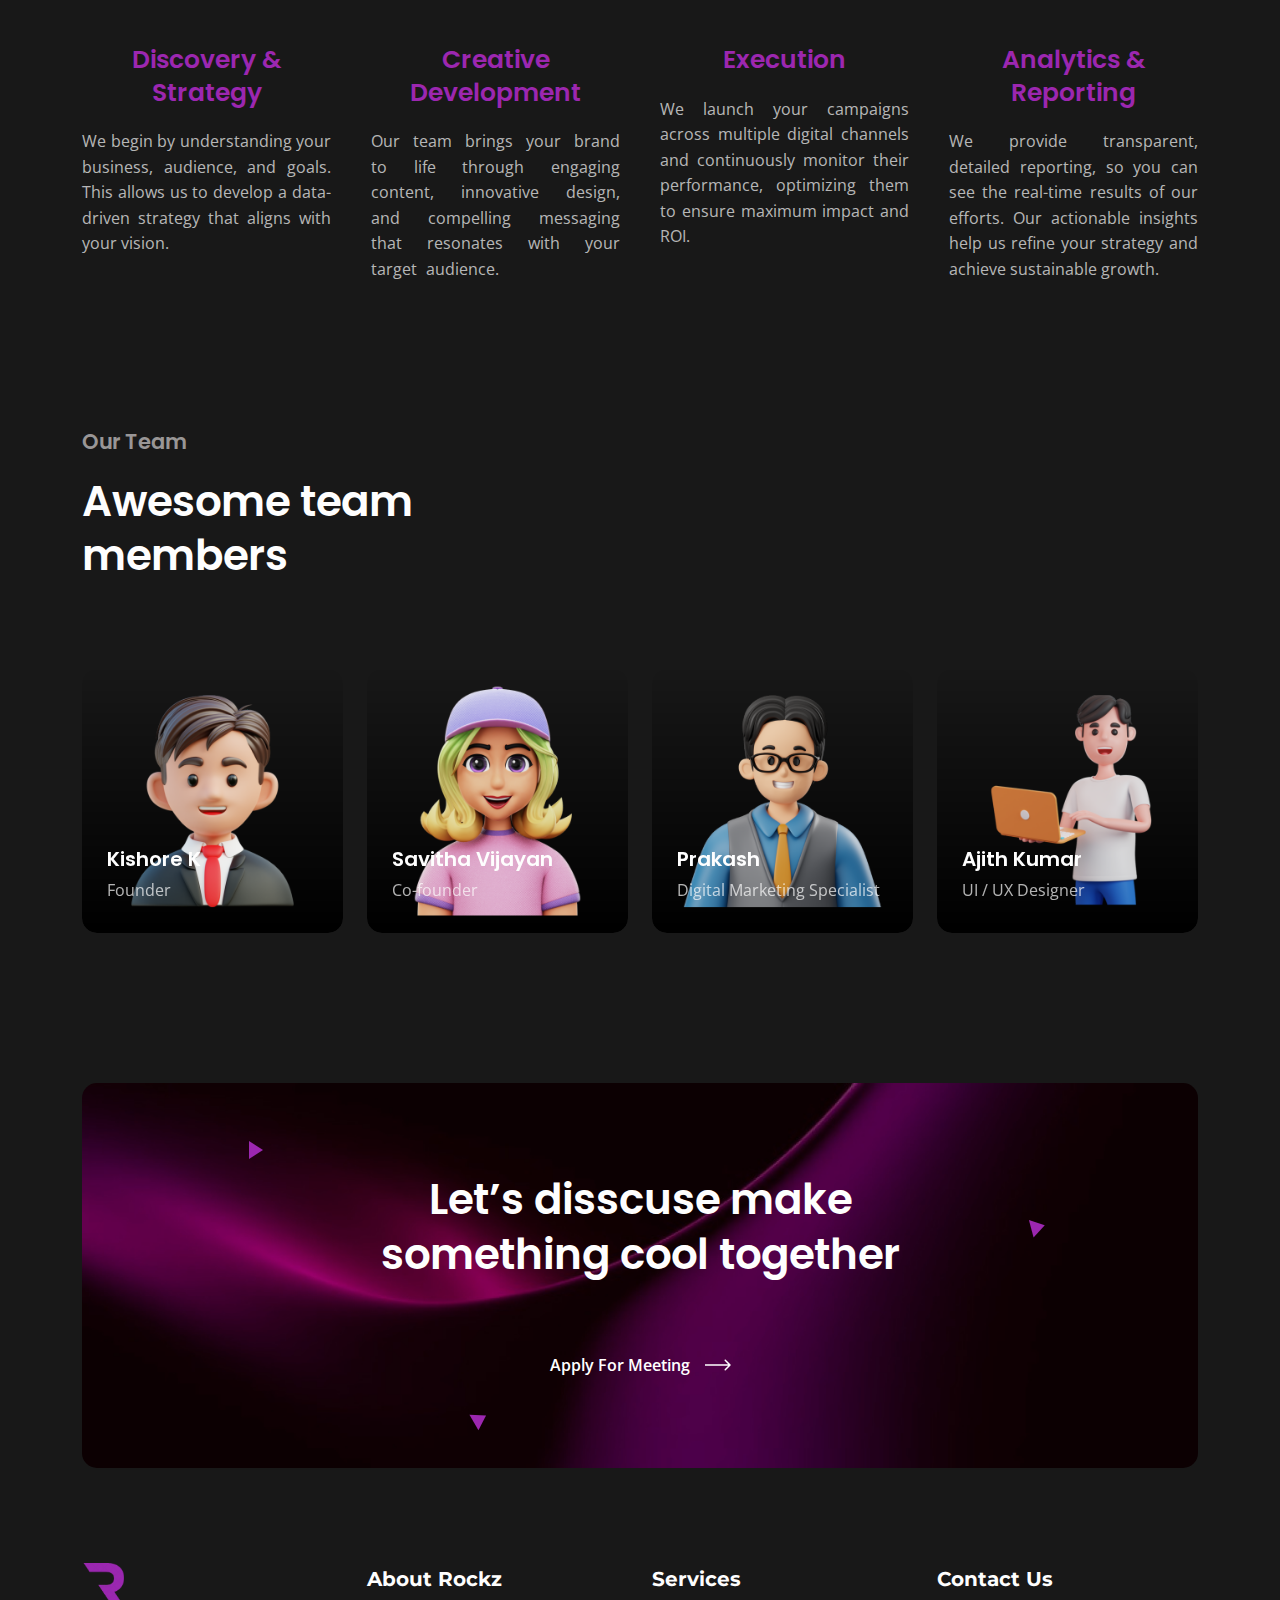
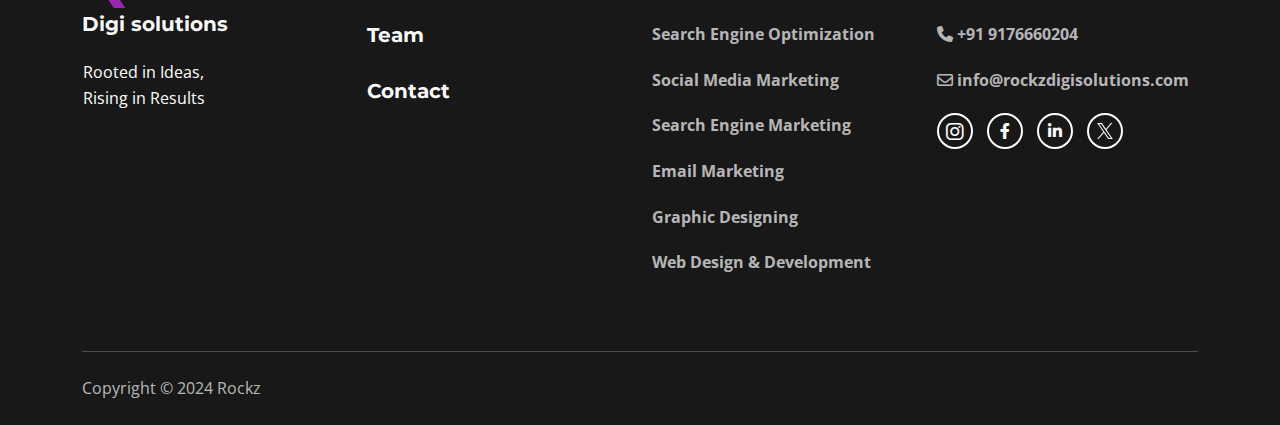
==== commit 4c5e7785: "Update about.html" ====
--- a/about.html
+++ b/about.html
@@ -33,7 +33,7 @@
             <a class="cs-site_branding" href="index.html">
               <img class="logo" src="assets/icons/rockz-logo.png" alt="Logo">
             </a>
-<!--             <div class="rockz">ockz</div> -->
+            <div class="rockz">ockz</div>
           </div>
           <div class="cs-main_header_center text-uppercase">
             <div class="cs-nav cs-primary_font cs-medium">
@@ -49,8 +49,8 @@
                     <li><a href="graphic-designing.html">Graphic Designing</a></li>
                     <li><a href="web-design-&-developement.html">Website Design & Development</a></li>
                   </ul>
-                <li class="menu-item-has-children"><a href="blog.html">Blogs</a>
-                </li>
+                <!-- <li class="menu-item-has-children"><a href="blog.html">Blogs</a>
+                </li> -->
                 <li class="menu-item-has-children"><a href="team.html">Team</a>
                 </li>
                  <li class="menu-item-has-children"><a href="contact.html">Contact</a>
@@ -265,7 +265,7 @@
               <div class="cs-slide">
                 <div class="cs-team cs-style1">
                   <div class="cs-member_thumb">
-                    <img src="assets/img/member_2.jpeg" alt="Member">
+                    <img src="assets/img/Kish.png" alt="Member">
                     <div class="cs-member_overlay"></div>
                   </div>
                   <div class="cs-member_info">
@@ -300,7 +300,7 @@
               <div class="cs-slide">
                 <div class="cs-team cs-style1">
                   <div class="cs-member_thumb">
-                    <img src="assets/img/member_1.jpeg" alt="Member">
+                    <img src="assets/img/Saavitha-vijayan.png" alt="Member">
                     <div class="cs-member_overlay"></div>
                   </div>
                   <div class="cs-member_info">
@@ -335,7 +335,7 @@
               <div class="cs-slide">
                 <div class="cs-team cs-style1">
                   <div class="cs-member_thumb">
-                    <img src="assets/img/member_3.jpeg" alt="Member">
+                    <img src="assets/img/Prakash.png" alt="Member">
                     <div class="cs-member_overlay"></div>
                   </div>
                   <div class="cs-member_info">
@@ -370,7 +370,7 @@
               <div class="cs-slide">
                 <div class="cs-team cs-style1">
                   <div class="cs-member_thumb">
-                    <img src="assets/img/member_4.jpeg" alt="Member">
+                    <img src="assets/img/Ajith.png" alt="Member">
                     <div class="cs-member_overlay"></div>
                   </div>
                   <div class="cs-member_info">
@@ -445,7 +445,7 @@
               <a class="cs-site_branding" href="index.html">
                 <img class="new-logo" src="assets/icons/rockz-logo.png" alt="Logo">
               </a>
-<!--               <div class="new-rockz">ockz</div> -->
+              <div class="new-rockz">ockz</div>
             </div>
             </div>
             <div>
@@ -460,7 +460,7 @@
           <div class="cs-footer_item">
             <ul class="cs-menu_widget cs-mp0">
               <li><a href="about.html"><h2 class="cs-widget_title">About Rockz</h2></a></li>
-              <li><a href="blog.html"><h2 class="cs-widget_title">Blogs</h2></a></li>
+              <!-- <li><a href="blog.html"><h2 class="cs-widget_title">Blogs</h2></a></li> -->
               <li><a href="team.html"><h2 class="cs-widget_title">Team</h2></a></li>
               <li><a href="contact.html"><h2 class="cs-widget_title">Contact</h2></a></li>
             </ul>
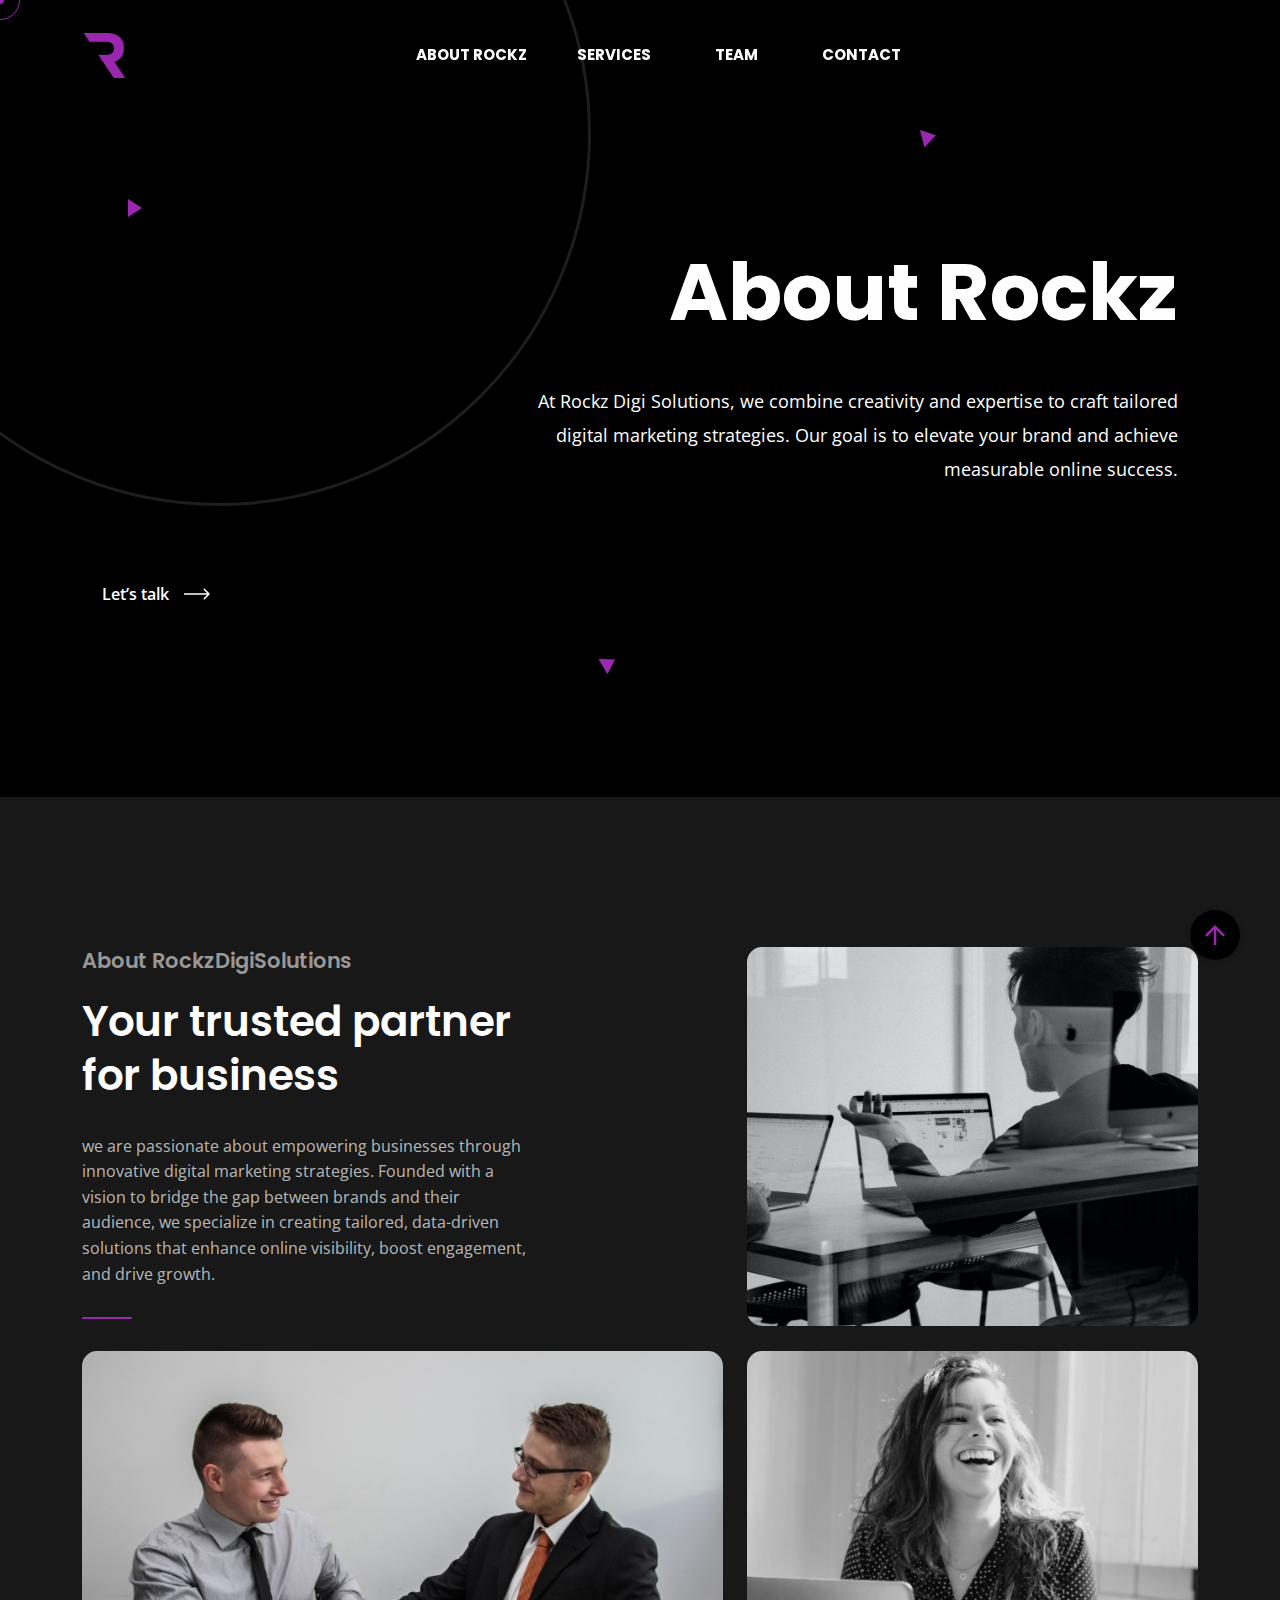
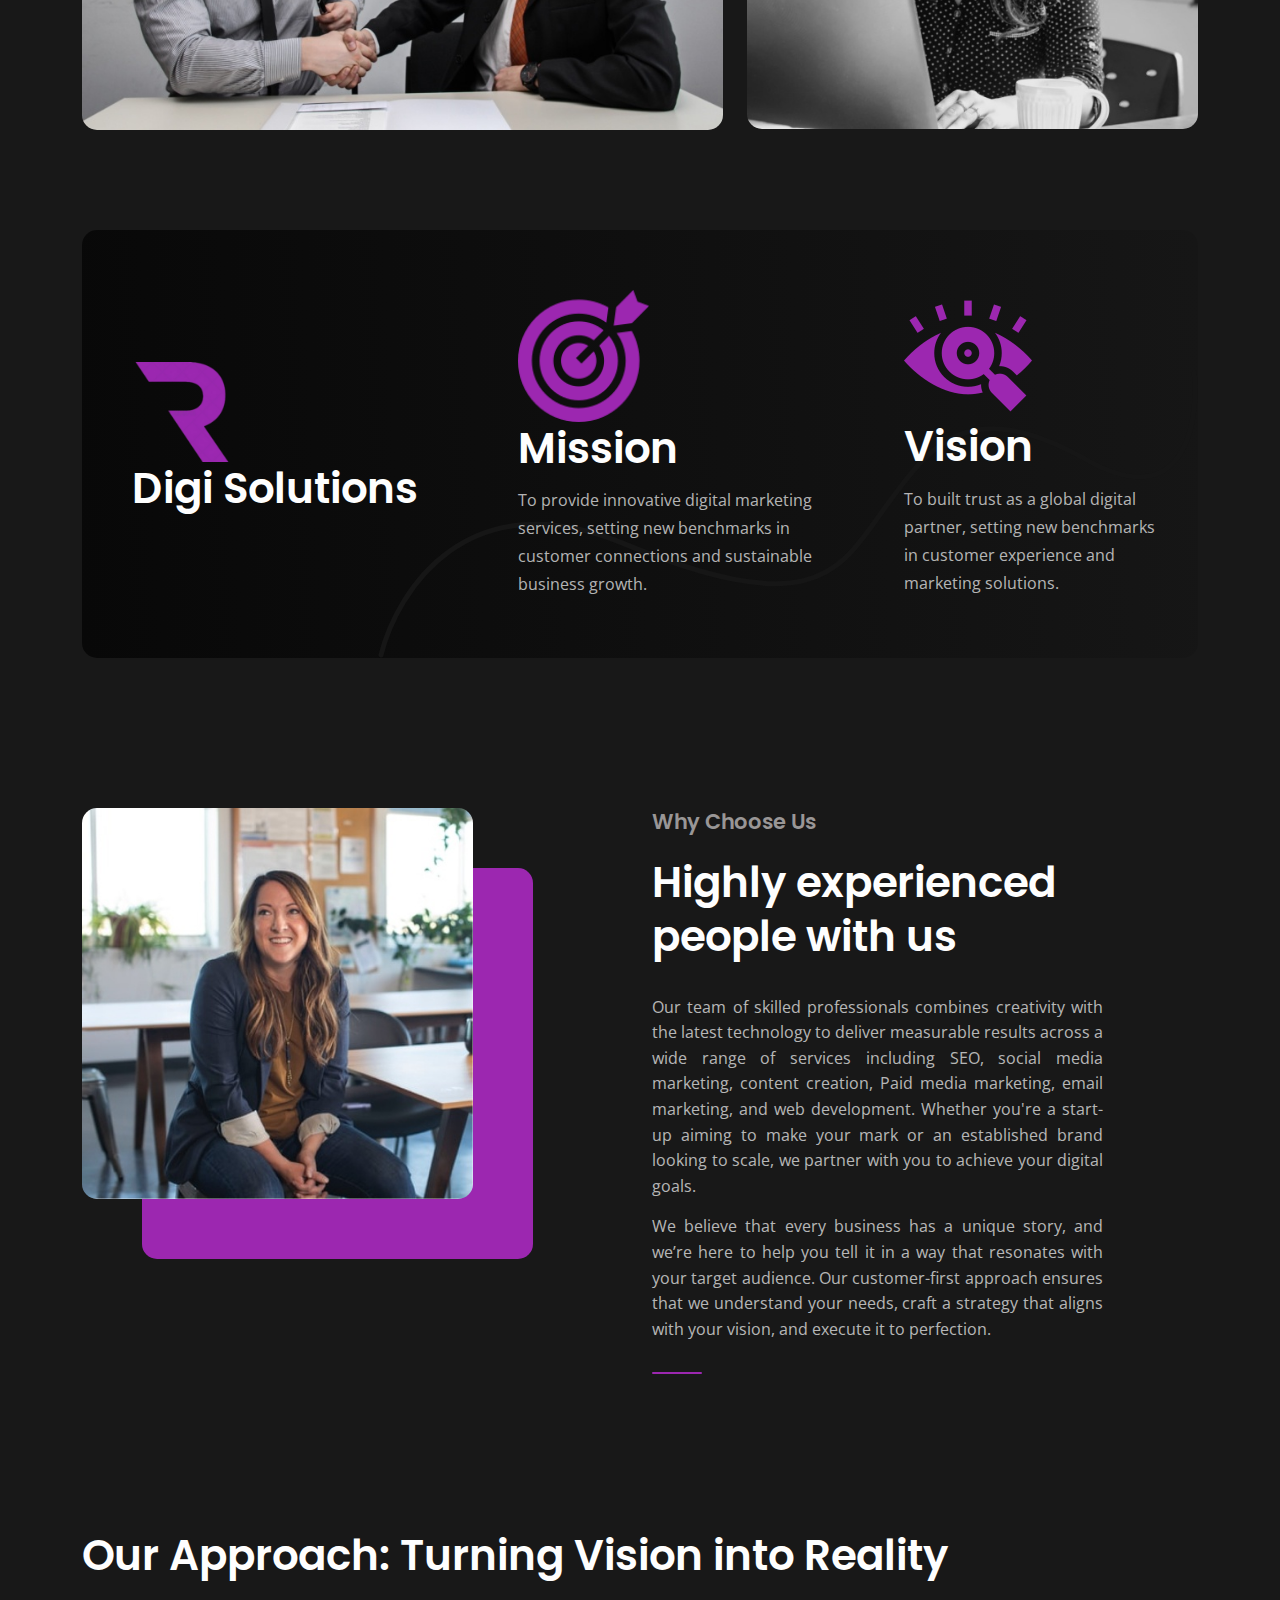
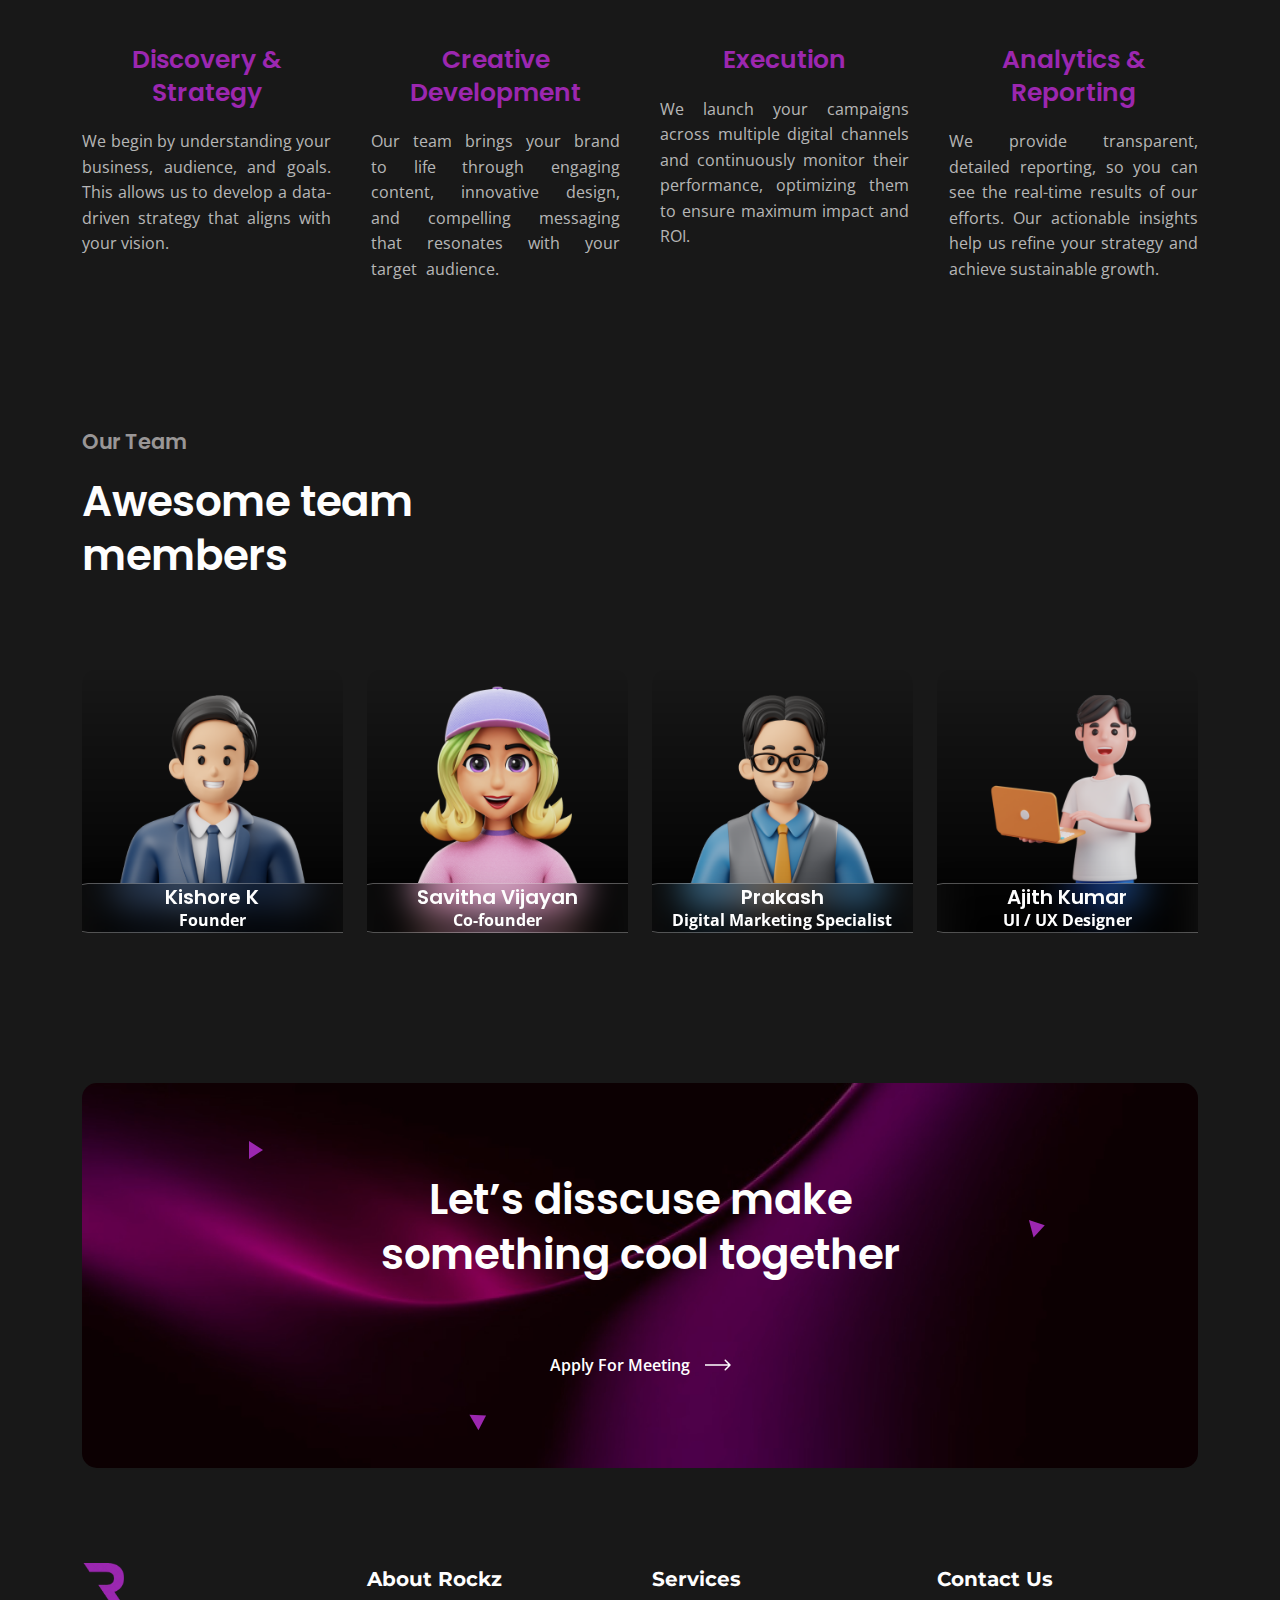
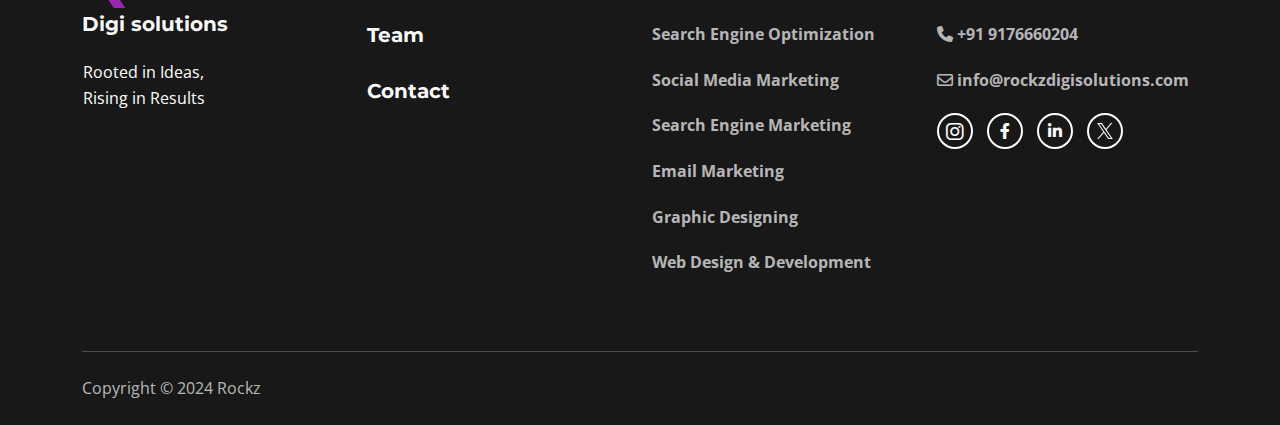
==== commit f0e2d67d: "Update about.html" ====
--- a/about.html
+++ b/about.html
@@ -265,7 +265,7 @@
               <div class="cs-slide">
                 <div class="cs-team cs-style1">
                   <div class="cs-member_thumb">
-                    <img src="assets/img/Kish.png" alt="Member">
+                    <img src="assets/img/Senthil.png" alt="Member">
                     <div class="cs-member_overlay"></div>
                   </div>
                   <div class="cs-member_info">
--- a/assets/css/style.css
+++ b/assets/css/style.css
@@ -7241,7 +7241,7 @@
   bottom: 0;
   width: 100%;
   z-index: 3;
-  padding: 30px 25px;
+  /* padding: 30px 25px; */
 }
 .cs-team.cs-style1 .cs-member_social {
   position: absolute;
@@ -9786,6 +9786,70 @@
     vertical-align: middle;
 }
 
+.cs-member_info{
+  position: absolute;
+  bottom: 1px;
+  right: 10px;
+            background: rgba(255, 255, 255, 0);
+            border-radius: 16px;
+            box-shadow: 0 4px 30px rgba(0, 0, 0, 0.1);
+            backdrop-filter: blur(20px);
+            -webkit-backdrop-filter: blur(20px);
+            border: 1px solid rgba(255, 255, 255, 0.3);
+            padding-left: 20px;
+            padding-right: 20px;
+            width: 320px !important;
+            margin-left: -10px;
+            height: 50px;
+}
+
+.cs-member_name{
+  margin-bottom: -2px !important;
+  text-align: center;
+  margin: 0 40px 20px 0;
+}
+
+.cs-member_designation{
+  color: #ffffff; 
+  font-weight: bold;
+  text-align: center;
+  margin: 0 40px 20px 0;
+}
+
+@media screen and (max-width: 1900px){
+  
+  .cs-member_name {
+    margin: 0 0px 20px 0;
+}
+
+.cs-member_designation{
+  margin: 0 0px 20px 0;
+}
+}
+
+@media screen and (max-width: 1199px){
+  
+  .cs-member_name {
+    margin: 0 40px 20px 0;
+}
+
+.cs-member_designation{
+  margin: 0 40px 20px 0;
+}
+}
+
+
+@media screen and (max-width: 1380px){
+  
+  .cs-member_name {
+    margin: 0 40px 20px 0;
+}
+
+.cs-member_designation{
+  margin: 0 40px 20px 0;
+}
+}
+
 /* Responsive Design */
 @media (max-width: 992px) {
   .Strategy, .Reach {
@@ -9816,6 +9880,14 @@
     font-size: 3.6rem;
   }
 
+  .rockz{
+    display: none !important;
+  }
+
+  .new-rockz{
+    display: none !important;
+  }
+
   .hero-para {
     font-size: 0.95rem;
   }
@@ -9857,6 +9929,14 @@
     font-size: 0.9rem;
   }
 
+  .rockz{
+    display: none !important;
+  }
+
+  .new-rockz{
+    display: none !important;
+  }
+
   .cs-height_40,
   .cs-height_lg_80 {
     height: 80px;
@@ -9890,8 +9970,17 @@
     color: #ffffff;
     margin-left: 8px;
   }
+
+.cs-member_info{
+  width: 450px !important;
+}
+}
+
+@media (max-width: 1900px){
   
 }
+
+
 
 /* @media screen and (min-width: 1202px) {
   .cs-hero_subtitle.hero-para{
@@ -9900,4 +9989,3 @@
   }
   
 } */
-
